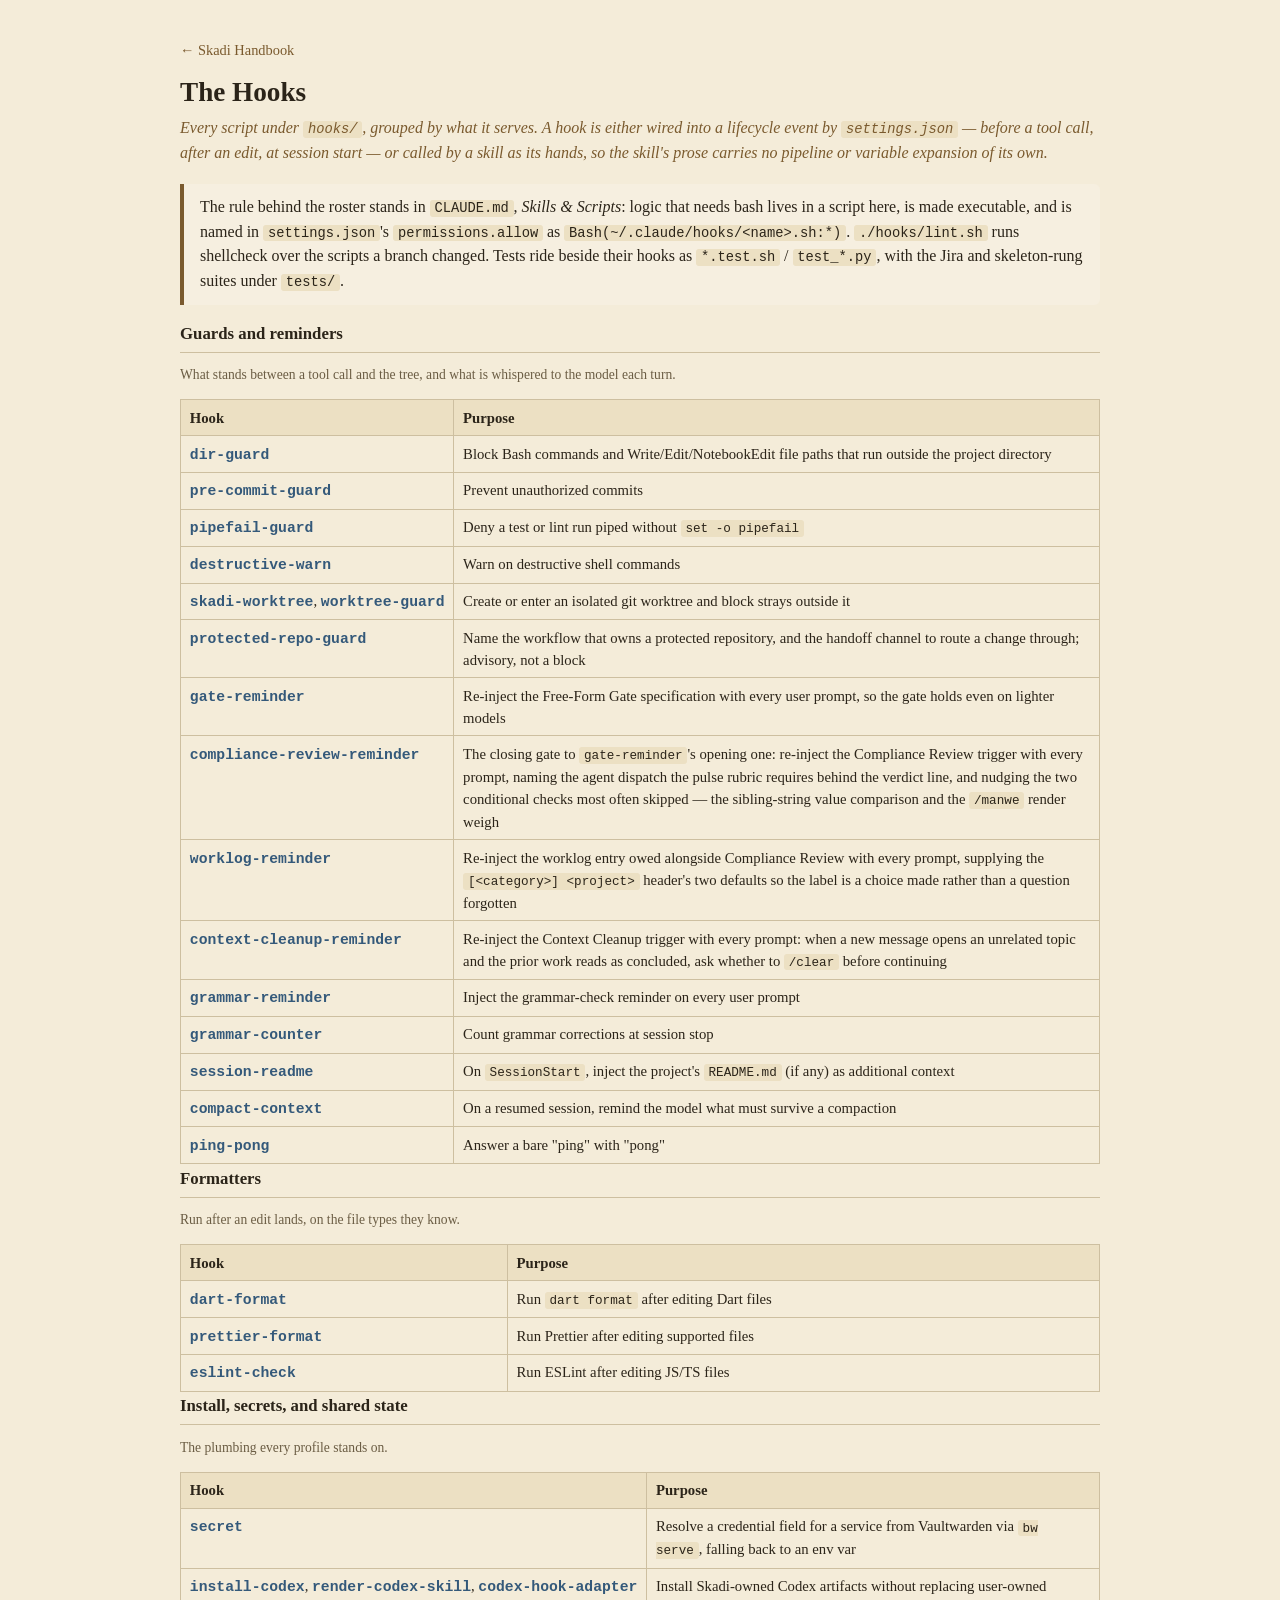
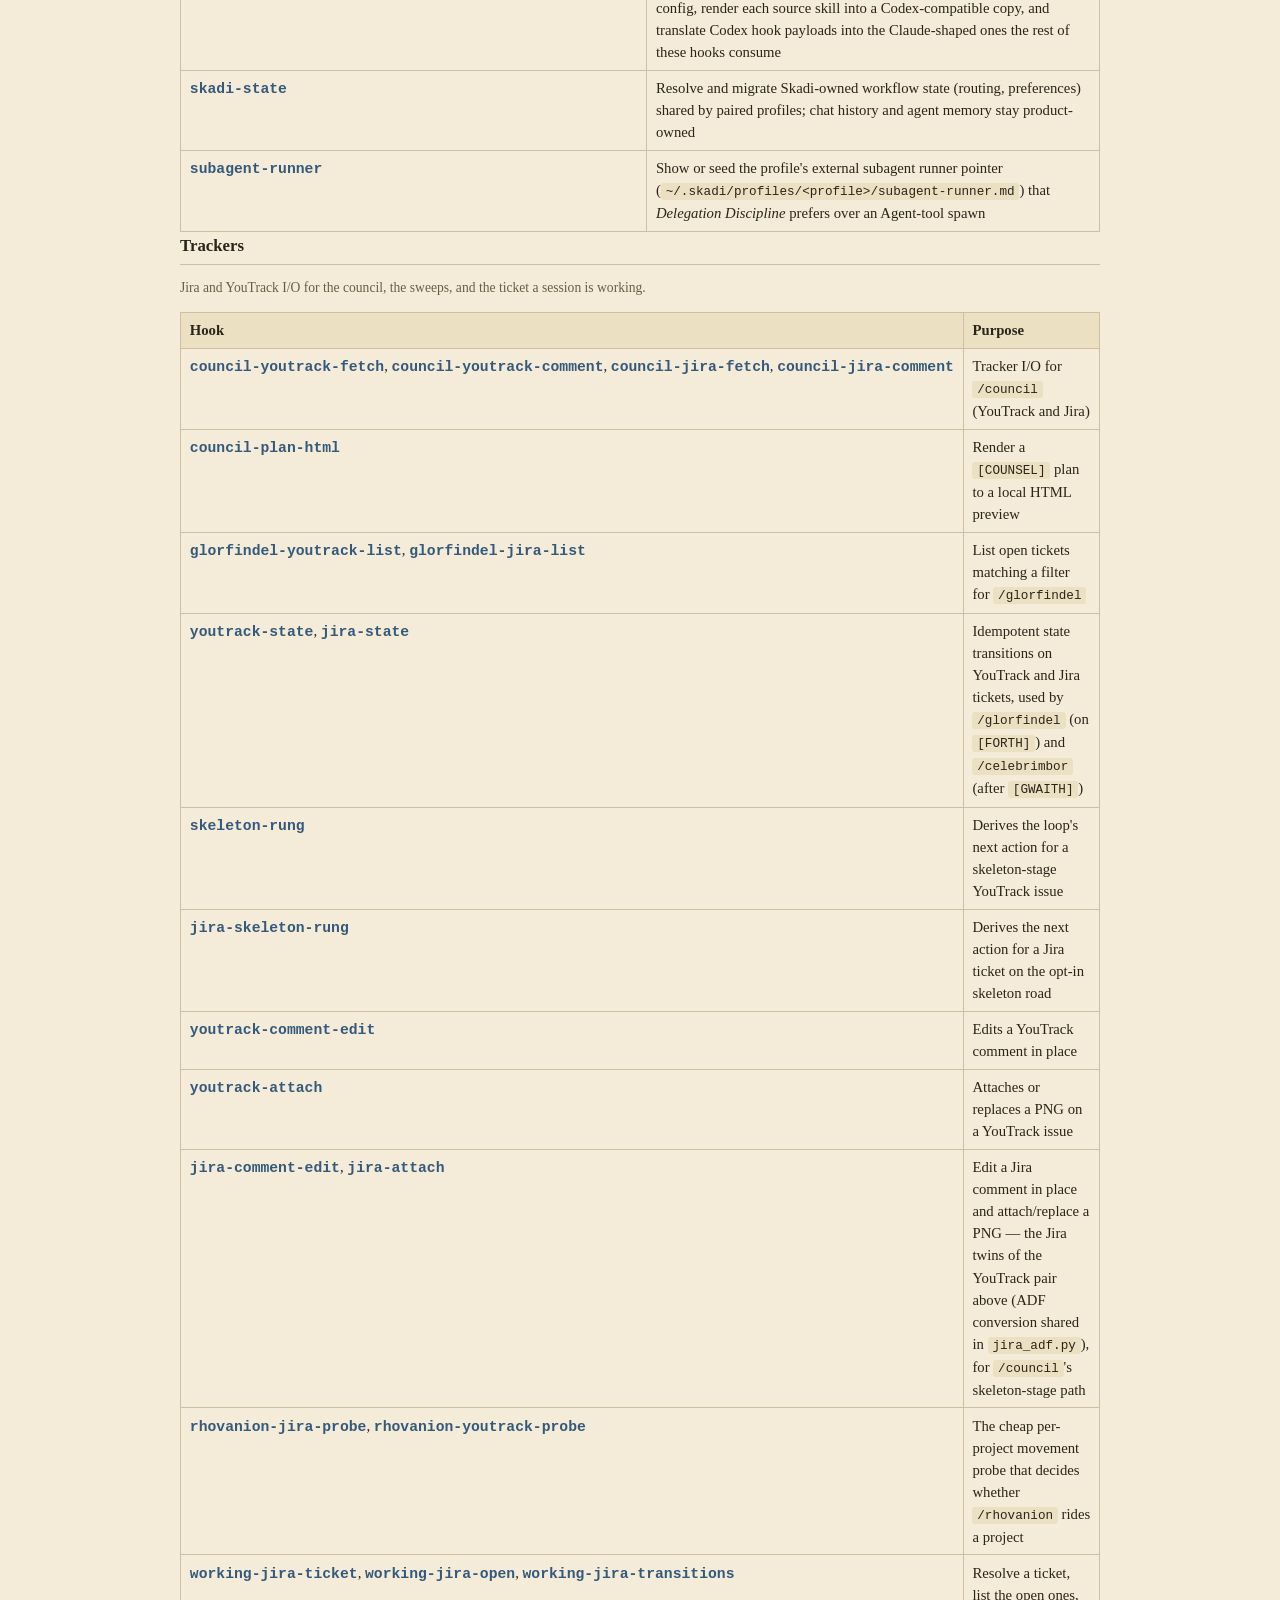
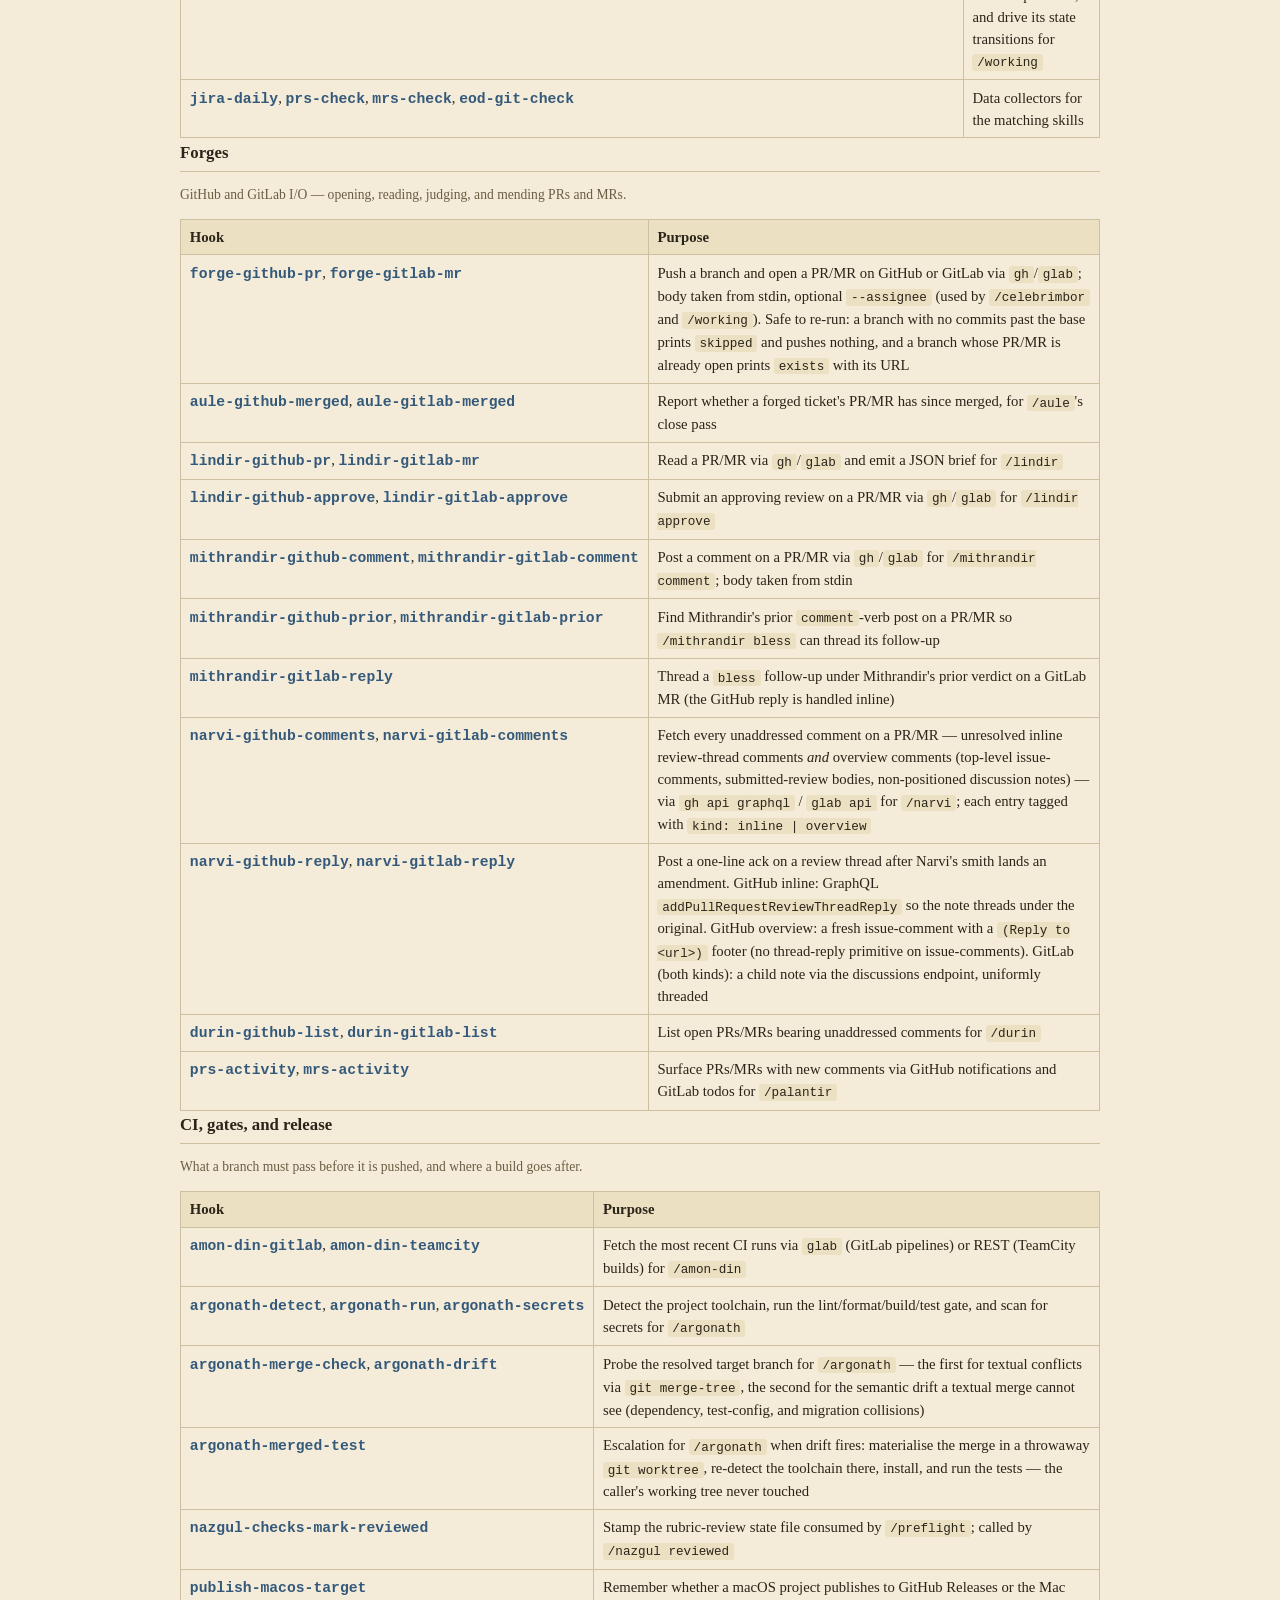
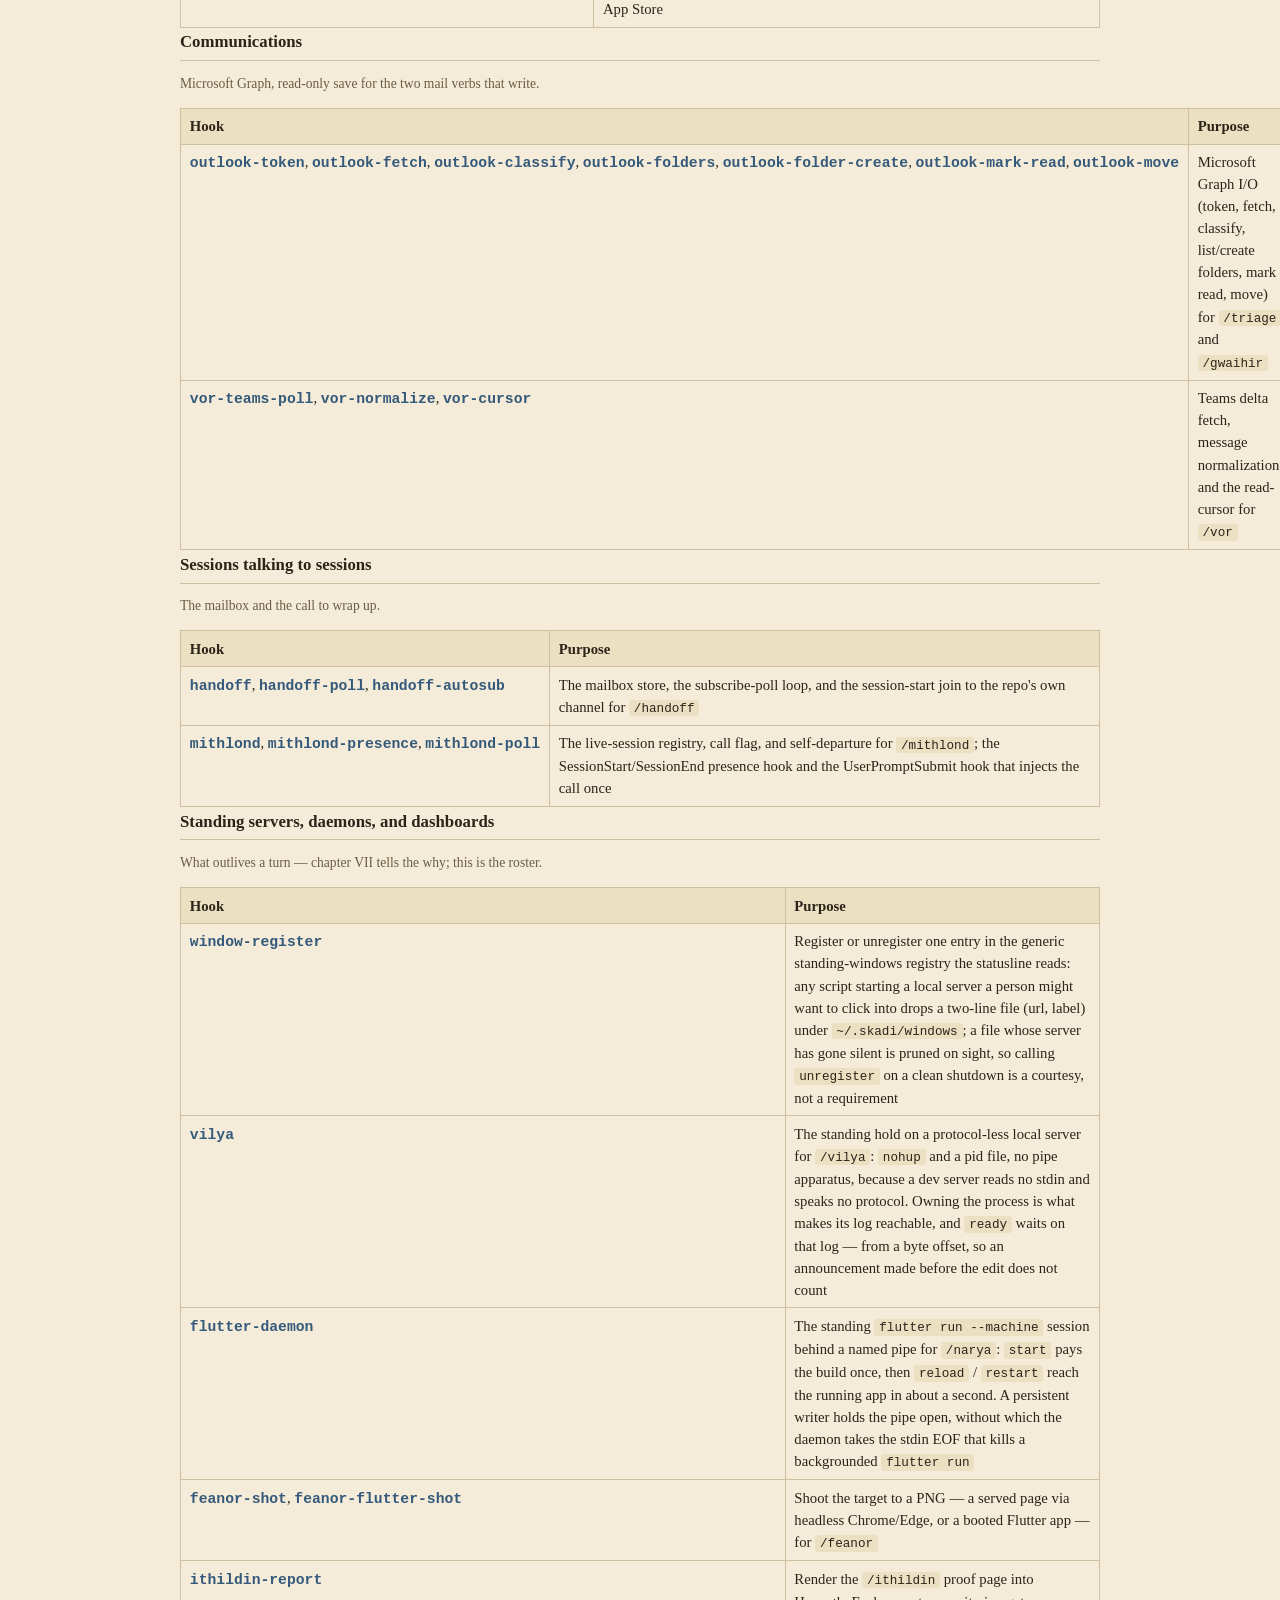
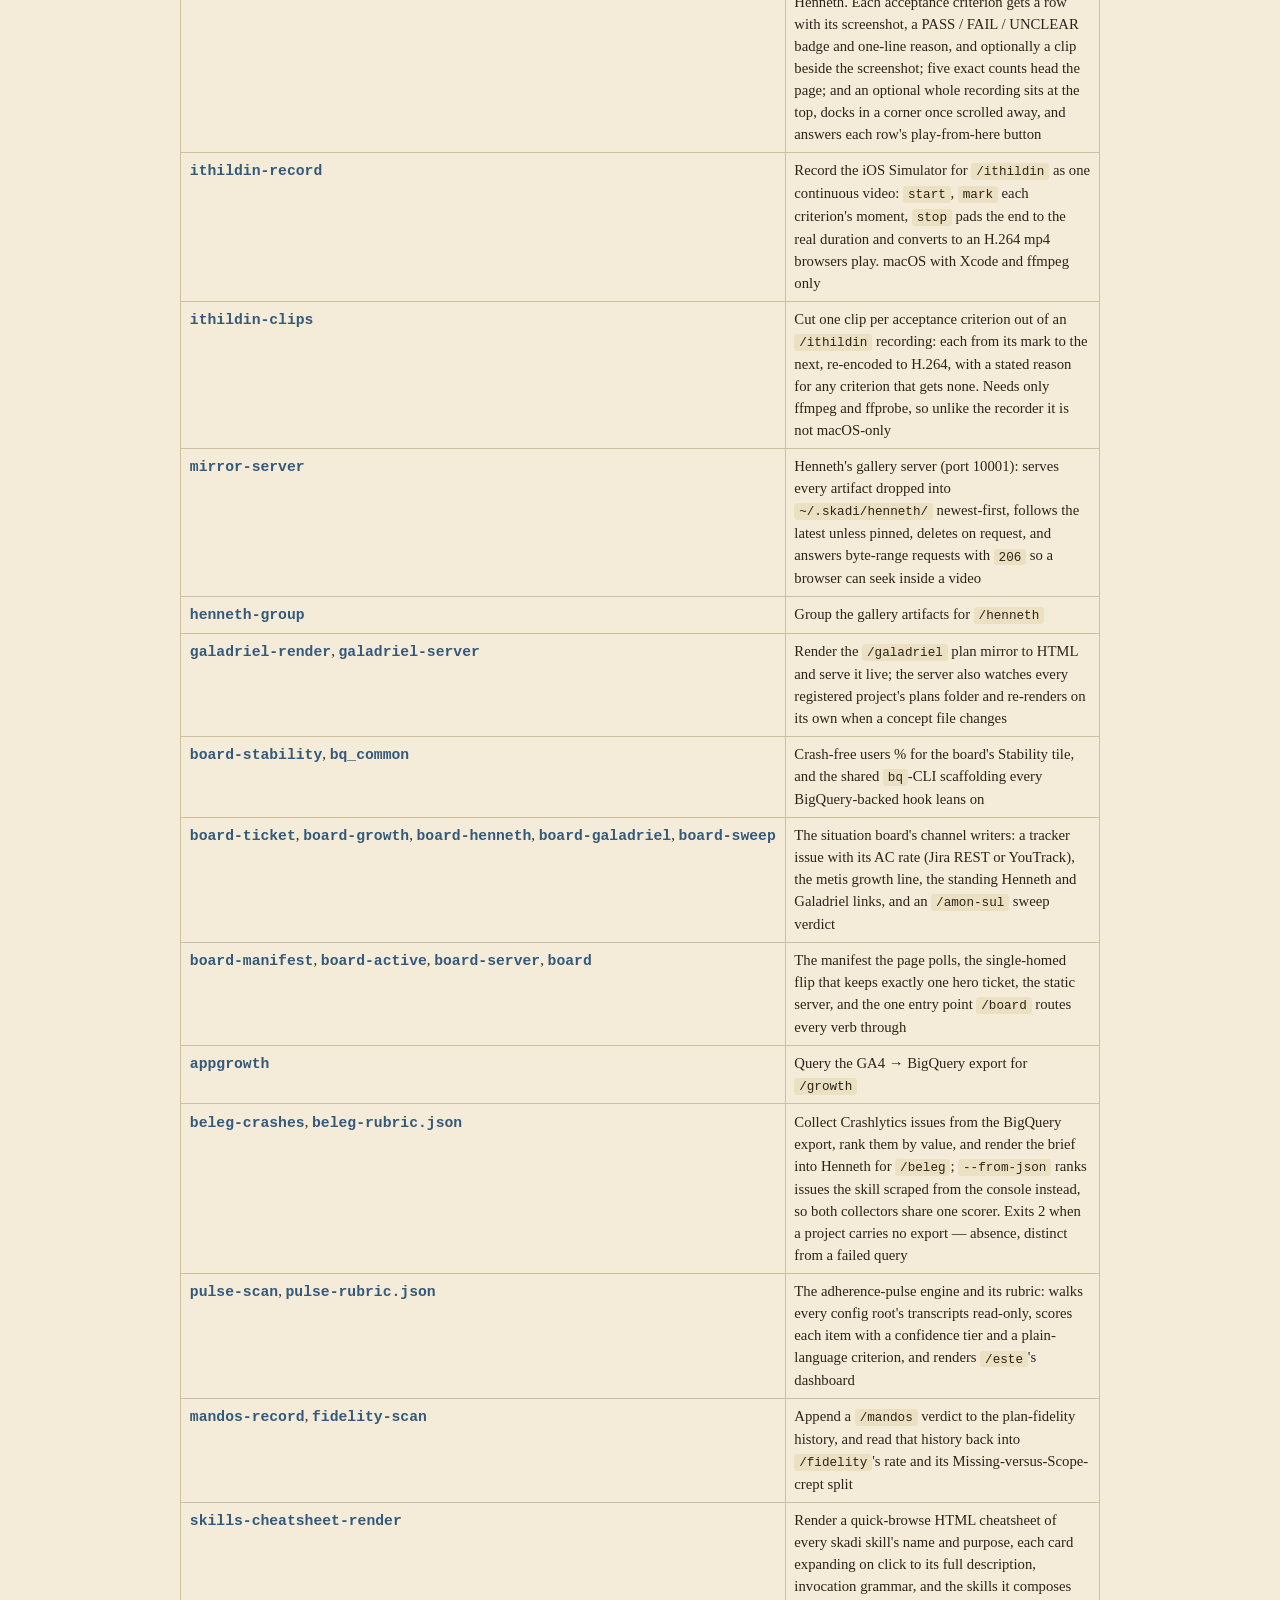
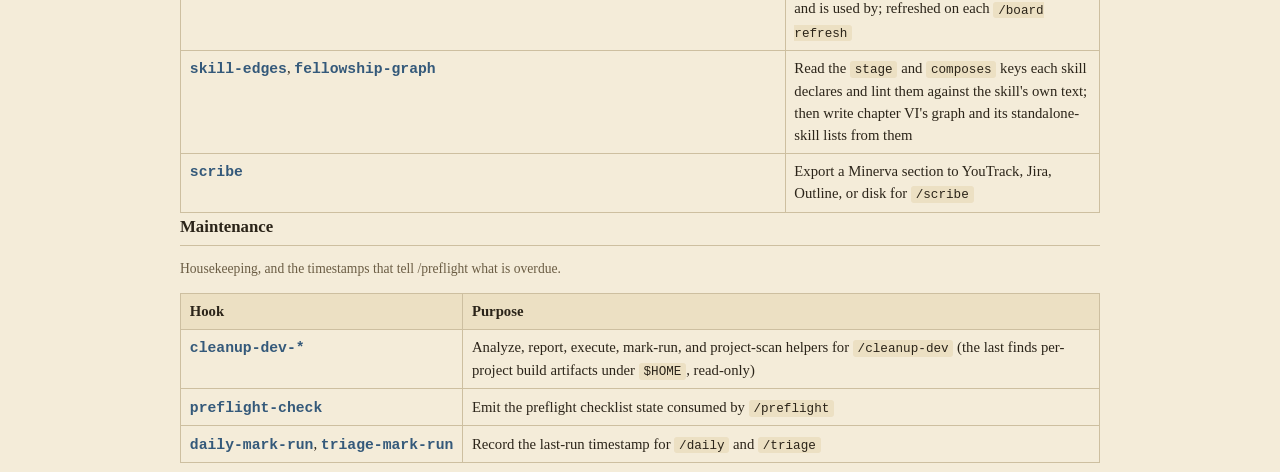
==== handbook/hooks.html @ cd757421 "Show a clip beside each criterion's screenshot in the /ithildin report A criterion can now carry the" ====
<!doctype html>
<html lang="en">
  <head>
    <meta charset="utf-8" />
    <meta name="viewport" content="width=device-width, initial-scale=1" />
    <title>The Hooks</title>
    <link rel="stylesheet" href="../previews/henneth/skadi-theme.css" />
    <style>
      .flow {
        max-width: 920px;
        margin: 0 auto;
      }
      .backnav {
        max-width: 920px;
        margin: 0 auto 0.6rem;
      }
      .backnav a {
        color: var(--accent);
        text-decoration: none;
        font-size: 0.9rem;
      }
      .backnav a:hover {
        text-decoration: underline;
      }
      .small {
        font-size: 0.85rem;
        color: #6b5d44;
      }
      td:first-child {
        white-space: nowrap;
        vertical-align: top;
      }
    </style>
  </head>
  <body>
    <div class="backnav"><a href="index.html">← Skadi Handbook</a></div>

    <div class="flow">
      <h1>The Hooks</h1>
      <p class="sub">
        Every script under <code>hooks/</code>, grouped by what it serves. A
        hook is either wired into a lifecycle event by <code>settings.json</code>
        — before a tool call, after an edit, at session start — or called by a
        skill as its hands, so the skill's prose carries no pipeline or variable
        expansion of its own.
      </p>

      <p class="note">
        The rule behind the roster stands in <code>CLAUDE.md</code>, <i>Skills
        &amp; Scripts</i>: logic that needs bash lives in a script here, is made
        executable, and is named in <code>settings.json</code>'s
        <code>permissions.allow</code> as <code>Bash(~/.claude/hooks/&lt;name&gt;.sh:*)</code>.
        <code>./hooks/lint.sh</code> runs shellcheck over the scripts a branch
        changed. Tests ride beside their hooks as <code>*.test.sh</code> /
        <code>test_*.py</code>, with the Jira and skeleton-rung suites under
        <code>tests/</code>.
      </p>

      <h2>Guards and reminders</h2>
      <p class="small" style="margin-top: 0">What stands between a tool call and the tree, and what is whispered to the model each turn.</p>
      <table>
        <thead><tr><th>Hook</th><th>Purpose</th></tr></thead>
        <tbody>
          <tr>
            <td><span class="name">dir-guard</span></td>
            <td>Block Bash commands and Write/Edit/NotebookEdit file paths that run outside the project directory</td>
          </tr>
          <tr>
            <td><span class="name">pre-commit-guard</span></td>
            <td>Prevent unauthorized commits</td>
          </tr>
          <tr>
            <td><span class="name">pipefail-guard</span></td>
            <td>Deny a test or lint run piped without <code>set -o pipefail</code></td>
          </tr>
          <tr>
            <td><span class="name">destructive-warn</span></td>
            <td>Warn on destructive shell commands</td>
          </tr>
          <tr>
            <td><span class="name">skadi-worktree</span>, <span class="name">worktree-guard</span></td>
            <td>Create or enter an isolated git worktree and block strays outside it</td>
          </tr>
          <tr>
            <td><span class="name">protected-repo-guard</span></td>
            <td>Name the workflow that owns a protected repository, and the handoff channel to route a change through; advisory, not a block</td>
          </tr>
          <tr>
            <td><span class="name">gate-reminder</span></td>
            <td>Re-inject the Free-Form Gate specification with every user prompt, so the gate holds even on lighter models</td>
          </tr>
          <tr>
            <td><span class="name">compliance-review-reminder</span></td>
            <td>The closing gate to <code>gate-reminder</code>'s opening one: re-inject the Compliance Review trigger with every prompt, naming the agent dispatch the pulse rubric requires behind the verdict line, and nudging the two conditional checks most often skipped — the sibling-string value comparison and the <code>/manwe</code> render weigh</td>
          </tr>
          <tr>
            <td><span class="name">worklog-reminder</span></td>
            <td>Re-inject the worklog entry owed alongside Compliance Review with every prompt, supplying the <code>[&lt;category&gt;] &lt;project&gt;</code> header's two defaults so the label is a choice made rather than a question forgotten</td>
          </tr>
          <tr>
            <td><span class="name">context-cleanup-reminder</span></td>
            <td>Re-inject the Context Cleanup trigger with every prompt: when a new message opens an unrelated topic and the prior work reads as concluded, ask whether to <code>/clear</code> before continuing</td>
          </tr>
          <tr>
            <td><span class="name">grammar-reminder</span></td>
            <td>Inject the grammar-check reminder on every user prompt</td>
          </tr>
          <tr>
            <td><span class="name">grammar-counter</span></td>
            <td>Count grammar corrections at session stop</td>
          </tr>
          <tr>
            <td><span class="name">session-readme</span></td>
            <td>On <code>SessionStart</code>, inject the project's <code>README.md</code> (if any) as additional context</td>
          </tr>
          <tr>
            <td><span class="name">compact-context</span></td>
            <td>On a resumed session, remind the model what must survive a compaction</td>
          </tr>
          <tr>
            <td><span class="name">ping-pong</span></td>
            <td>Answer a bare "ping" with "pong"</td>
          </tr>
        </tbody>
      </table>
      <h2>Formatters</h2>
      <p class="small" style="margin-top: 0">Run after an edit lands, on the file types they know.</p>
      <table>
        <thead><tr><th>Hook</th><th>Purpose</th></tr></thead>
        <tbody>
          <tr>
            <td><span class="name">dart-format</span></td>
            <td>Run <code>dart format</code> after editing Dart files</td>
          </tr>
          <tr>
            <td><span class="name">prettier-format</span></td>
            <td>Run Prettier after editing supported files</td>
          </tr>
          <tr>
            <td><span class="name">eslint-check</span></td>
            <td>Run ESLint after editing JS/TS files</td>
          </tr>
        </tbody>
      </table>
      <h2>Install, secrets, and shared state</h2>
      <p class="small" style="margin-top: 0">The plumbing every profile stands on.</p>
      <table>
        <thead><tr><th>Hook</th><th>Purpose</th></tr></thead>
        <tbody>
          <tr>
            <td><span class="name">secret</span></td>
            <td>Resolve a credential field for a service from Vaultwarden via <code>bw serve</code>, falling back to an env var</td>
          </tr>
          <tr>
            <td><span class="name">install-codex</span>, <span class="name">render-codex-skill</span>, <span class="name">codex-hook-adapter</span></td>
            <td>Install Skadi-owned Codex artifacts without replacing user-owned config, render each source skill into a Codex-compatible copy, and translate Codex hook payloads into the Claude-shaped ones the rest of these hooks consume</td>
          </tr>
          <tr>
            <td><span class="name">skadi-state</span></td>
            <td>Resolve and migrate Skadi-owned workflow state (routing, preferences) shared by paired profiles; chat history and agent memory stay product-owned</td>
          </tr>
          <tr>
            <td><span class="name">subagent-runner</span></td>
            <td>Show or seed the profile's external subagent runner pointer (<code>~/.skadi/profiles/&lt;profile&gt;/subagent-runner.md</code>) that <i>Delegation Discipline</i> prefers over an Agent-tool spawn</td>
          </tr>
        </tbody>
      </table>
      <h2>Trackers</h2>
      <p class="small" style="margin-top: 0">Jira and YouTrack I/O for the council, the sweeps, and the ticket a session is working.</p>
      <table>
        <thead><tr><th>Hook</th><th>Purpose</th></tr></thead>
        <tbody>
          <tr>
            <td><span class="name">council-youtrack-fetch</span>, <span class="name">council-youtrack-comment</span>, <span class="name">council-jira-fetch</span>, <span class="name">council-jira-comment</span></td>
            <td>Tracker I/O for <code>/council</code> (YouTrack and Jira)</td>
          </tr>
          <tr>
            <td><span class="name">council-plan-html</span></td>
            <td>Render a <code>[COUNSEL]</code> plan to a local HTML preview</td>
          </tr>
          <tr>
            <td><span class="name">glorfindel-youtrack-list</span>, <span class="name">glorfindel-jira-list</span></td>
            <td>List open tickets matching a filter for <code>/glorfindel</code></td>
          </tr>
          <tr>
            <td><span class="name">youtrack-state</span>, <span class="name">jira-state</span></td>
            <td>Idempotent state transitions on YouTrack and Jira tickets, used by <code>/glorfindel</code> (on <code>[FORTH]</code>) and <code>/celebrimbor</code> (after <code>[GWAITH]</code>)</td>
          </tr>
          <tr>
            <td><span class="name">skeleton-rung</span></td>
            <td>Derives the loop's next action for a skeleton-stage YouTrack issue</td>
          </tr>
          <tr>
            <td><span class="name">jira-skeleton-rung</span></td>
            <td>Derives the next action for a Jira ticket on the opt-in skeleton road</td>
          </tr>
          <tr>
            <td><span class="name">youtrack-comment-edit</span></td>
            <td>Edits a YouTrack comment in place</td>
          </tr>
          <tr>
            <td><span class="name">youtrack-attach</span></td>
            <td>Attaches or replaces a PNG on a YouTrack issue</td>
          </tr>
          <tr>
            <td><span class="name">jira-comment-edit</span>, <span class="name">jira-attach</span></td>
            <td>Edit a Jira comment in place and attach/replace a PNG — the Jira twins of the YouTrack pair above (ADF conversion shared in <code>jira_adf.py</code>), for <code>/council</code>'s skeleton-stage path</td>
          </tr>
          <tr>
            <td><span class="name">rhovanion-jira-probe</span>, <span class="name">rhovanion-youtrack-probe</span></td>
            <td>The cheap per-project movement probe that decides whether <code>/rhovanion</code> rides a project</td>
          </tr>
          <tr>
            <td><span class="name">working-jira-ticket</span>, <span class="name">working-jira-open</span>, <span class="name">working-jira-transitions</span></td>
            <td>Resolve a ticket, list the open ones, and drive its state transitions for <code>/working</code></td>
          </tr>
          <tr>
            <td><span class="name">jira-daily</span>, <span class="name">prs-check</span>, <span class="name">mrs-check</span>, <span class="name">eod-git-check</span></td>
            <td>Data collectors for the matching skills</td>
          </tr>
        </tbody>
      </table>
      <h2>Forges</h2>
      <p class="small" style="margin-top: 0">GitHub and GitLab I/O — opening, reading, judging, and mending PRs and MRs.</p>
      <table>
        <thead><tr><th>Hook</th><th>Purpose</th></tr></thead>
        <tbody>
          <tr>
            <td><span class="name">forge-github-pr</span>, <span class="name">forge-gitlab-mr</span></td>
            <td>Push a branch and open a PR/MR on GitHub or GitLab via <code>gh</code>/<code>glab</code>; body taken from stdin, optional <code>--assignee</code> (used by <code>/celebrimbor</code> and <code>/working</code>). Safe to re-run: a branch with no commits past the base prints <code>skipped</code> and pushes nothing, and a branch whose PR/MR is already open prints <code>exists</code> with its URL</td>
          </tr>
          <tr>
            <td><span class="name">aule-github-merged</span>, <span class="name">aule-gitlab-merged</span></td>
            <td>Report whether a forged ticket's PR/MR has since merged, for <code>/aule</code>'s close pass</td>
          </tr>
          <tr>
            <td><span class="name">lindir-github-pr</span>, <span class="name">lindir-gitlab-mr</span></td>
            <td>Read a PR/MR via <code>gh</code>/<code>glab</code> and emit a JSON brief for <code>/lindir</code></td>
          </tr>
          <tr>
            <td><span class="name">lindir-github-approve</span>, <span class="name">lindir-gitlab-approve</span></td>
            <td>Submit an approving review on a PR/MR via <code>gh</code>/<code>glab</code> for <code>/lindir approve</code></td>
          </tr>
          <tr>
            <td><span class="name">mithrandir-github-comment</span>, <span class="name">mithrandir-gitlab-comment</span></td>
            <td>Post a comment on a PR/MR via <code>gh</code>/<code>glab</code> for <code>/mithrandir comment</code>; body taken from stdin</td>
          </tr>
          <tr>
            <td><span class="name">mithrandir-github-prior</span>, <span class="name">mithrandir-gitlab-prior</span></td>
            <td>Find Mithrandir's prior <code>comment</code>-verb post on a PR/MR so <code>/mithrandir bless</code> can thread its follow-up</td>
          </tr>
          <tr>
            <td><span class="name">mithrandir-gitlab-reply</span></td>
            <td>Thread a <code>bless</code> follow-up under Mithrandir's prior verdict on a GitLab MR (the GitHub reply is handled inline)</td>
          </tr>
          <tr>
            <td><span class="name">narvi-github-comments</span>, <span class="name">narvi-gitlab-comments</span></td>
            <td>Fetch every unaddressed comment on a PR/MR — unresolved inline review-thread comments <i>and</i> overview comments (top-level issue-comments, submitted-review bodies, non-positioned discussion notes) — via <code>gh api graphql</code> / <code>glab api</code> for <code>/narvi</code>; each entry tagged with <code>kind: inline | overview</code></td>
          </tr>
          <tr>
            <td><span class="name">narvi-github-reply</span>, <span class="name">narvi-gitlab-reply</span></td>
            <td>Post a one-line ack on a review thread after Narvi's smith lands an amendment. GitHub inline: GraphQL <code>addPullRequestReviewThreadReply</code> so the note threads under the original. GitHub overview: a fresh issue-comment with a <code>(Reply to &lt;url&gt;)</code> footer (no thread-reply primitive on issue-comments). GitLab (both kinds): a child note via the discussions endpoint, uniformly threaded</td>
          </tr>
          <tr>
            <td><span class="name">durin-github-list</span>, <span class="name">durin-gitlab-list</span></td>
            <td>List open PRs/MRs bearing unaddressed comments for <code>/durin</code></td>
          </tr>
          <tr>
            <td><span class="name">prs-activity</span>, <span class="name">mrs-activity</span></td>
            <td>Surface PRs/MRs with new comments via GitHub notifications and GitLab todos for <code>/palantir</code></td>
          </tr>
        </tbody>
      </table>
      <h2>CI, gates, and release</h2>
      <p class="small" style="margin-top: 0">What a branch must pass before it is pushed, and where a build goes after.</p>
      <table>
        <thead><tr><th>Hook</th><th>Purpose</th></tr></thead>
        <tbody>
          <tr>
            <td><span class="name">amon-din-gitlab</span>, <span class="name">amon-din-teamcity</span></td>
            <td>Fetch the most recent CI runs via <code>glab</code> (GitLab pipelines) or REST (TeamCity builds) for <code>/amon-din</code></td>
          </tr>
          <tr>
            <td><span class="name">argonath-detect</span>, <span class="name">argonath-run</span>, <span class="name">argonath-secrets</span></td>
            <td>Detect the project toolchain, run the lint/format/build/test gate, and scan for secrets for <code>/argonath</code></td>
          </tr>
          <tr>
            <td><span class="name">argonath-merge-check</span>, <span class="name">argonath-drift</span></td>
            <td>Probe the resolved target branch for <code>/argonath</code> — the first for textual conflicts via <code>git merge-tree</code>, the second for the semantic drift a textual merge cannot see (dependency, test-config, and migration collisions)</td>
          </tr>
          <tr>
            <td><span class="name">argonath-merged-test</span></td>
            <td>Escalation for <code>/argonath</code> when drift fires: materialise the merge in a throwaway <code>git worktree</code>, re-detect the toolchain there, install, and run the tests — the caller's working tree never touched</td>
          </tr>
          <tr>
            <td><span class="name">nazgul-checks-mark-reviewed</span></td>
            <td>Stamp the rubric-review state file consumed by <code>/preflight</code>; called by <code>/nazgul reviewed</code></td>
          </tr>
          <tr>
            <td><span class="name">publish-macos-target</span></td>
            <td>Remember whether a macOS project publishes to GitHub Releases or the Mac App Store</td>
          </tr>
        </tbody>
      </table>
      <h2>Communications</h2>
      <p class="small" style="margin-top: 0">Microsoft Graph, read-only save for the two mail verbs that write.</p>
      <table>
        <thead><tr><th>Hook</th><th>Purpose</th></tr></thead>
        <tbody>
          <tr>
            <td><span class="name">outlook-token</span>, <span class="name">outlook-fetch</span>, <span class="name">outlook-classify</span>, <span class="name">outlook-folders</span>, <span class="name">outlook-folder-create</span>, <span class="name">outlook-mark-read</span>, <span class="name">outlook-move</span></td>
            <td>Microsoft Graph I/O (token, fetch, classify, list/create folders, mark read, move) for <code>/triage</code> and <code>/gwaihir</code></td>
          </tr>
          <tr>
            <td><span class="name">vor-teams-poll</span>, <span class="name">vor-normalize</span>, <span class="name">vor-cursor</span></td>
            <td>Teams delta fetch, message normalization, and the read-cursor for <code>/vor</code></td>
          </tr>
        </tbody>
      </table>
      <h2>Sessions talking to sessions</h2>
      <p class="small" style="margin-top: 0">The mailbox and the call to wrap up.</p>
      <table>
        <thead><tr><th>Hook</th><th>Purpose</th></tr></thead>
        <tbody>
          <tr>
            <td><span class="name">handoff</span>, <span class="name">handoff-poll</span>, <span class="name">handoff-autosub</span></td>
            <td>The mailbox store, the subscribe-poll loop, and the session-start join to the repo's own channel for <code>/handoff</code></td>
          </tr>
          <tr>
            <td><span class="name">mithlond</span>, <span class="name">mithlond-presence</span>, <span class="name">mithlond-poll</span></td>
            <td>The live-session registry, call flag, and self-departure for <code>/mithlond</code>; the SessionStart/SessionEnd presence hook and the UserPromptSubmit hook that injects the call once</td>
          </tr>
        </tbody>
      </table>
      <h2>Standing servers, daemons, and dashboards</h2>
      <p class="small" style="margin-top: 0">What outlives a turn — chapter VII tells the why; this is the roster.</p>
      <table>
        <thead><tr><th>Hook</th><th>Purpose</th></tr></thead>
        <tbody>
          <tr>
            <td><span class="name">window-register</span></td>
            <td>Register or unregister one entry in the generic standing-windows registry the statusline reads: any script starting a local server a person might want to click into drops a two-line file (url, label) under <code>~/.skadi/windows</code>; a file whose server has gone silent is pruned on sight, so calling <code>unregister</code> on a clean shutdown is a courtesy, not a requirement</td>
          </tr>
          <tr>
            <td><span class="name">vilya</span></td>
            <td>The standing hold on a protocol-less local server for <code>/vilya</code>: <code>nohup</code> and a pid file, no pipe apparatus, because a dev server reads no stdin and speaks no protocol. Owning the process is what makes its log reachable, and <code>ready</code> waits on that log — from a byte offset, so an announcement made before the edit does not count</td>
          </tr>
          <tr>
            <td><span class="name">flutter-daemon</span></td>
            <td>The standing <code>flutter run --machine</code> session behind a named pipe for <code>/narya</code>: <code>start</code> pays the build once, then <code>reload</code> / <code>restart</code> reach the running app in about a second. A persistent writer holds the pipe open, without which the daemon takes the stdin EOF that kills a backgrounded <code>flutter run</code></td>
          </tr>
          <tr>
            <td><span class="name">feanor-shot</span>, <span class="name">feanor-flutter-shot</span></td>
            <td>Shoot the target to a PNG — a served page via headless Chrome/Edge, or a booted Flutter app — for <code>/feanor</code></td>
          </tr>
          <tr>
            <td><span class="name">ithildin-report</span></td>
            <td>Render the <code>/ithildin</code> proof page into Henneth. Each acceptance criterion gets a row with its screenshot, a PASS / FAIL / UNCLEAR badge and one-line reason, and optionally a clip beside the screenshot; five exact counts head the page; and an optional whole recording sits at the top, docks in a corner once scrolled away, and answers each row's play-from-here button</td>
          </tr>
          <tr>
            <td><span class="name">ithildin-record</span></td>
            <td>Record the iOS Simulator for <code>/ithildin</code> as one continuous video: <code>start</code>, <code>mark</code> each criterion's moment, <code>stop</code> pads the end to the real duration and converts to an H.264 mp4 browsers play. macOS with Xcode and ffmpeg only</td>
          </tr>
          <tr>
            <td><span class="name">ithildin-clips</span></td>
            <td>Cut one clip per acceptance criterion out of an <code>/ithildin</code> recording: each from its mark to the next, re-encoded to H.264, with a stated reason for any criterion that gets none. Needs only ffmpeg and ffprobe, so unlike the recorder it is not macOS-only</td>
          </tr>
          <tr>
            <td><span class="name">mirror-server</span></td>
            <td>Henneth's gallery server (port 10001): serves every artifact dropped into <code>~/.skadi/henneth/</code> newest-first, follows the latest unless pinned, deletes on request, and answers byte-range requests with <code>206</code> so a browser can seek inside a video</td>
          </tr>
          <tr>
            <td><span class="name">henneth-group</span></td>
            <td>Group the gallery artifacts for <code>/henneth</code></td>
          </tr>
          <tr>
            <td><span class="name">galadriel-render</span>, <span class="name">galadriel-server</span></td>
            <td>Render the <code>/galadriel</code> plan mirror to HTML and serve it live; the server also watches every registered project's plans folder and re-renders on its own when a concept file changes</td>
          </tr>
          <tr>
            <td><span class="name">board-stability</span>, <span class="name">bq_common</span></td>
            <td>Crash-free users % for the board's Stability tile, and the shared <code>bq</code>-CLI scaffolding every BigQuery-backed hook leans on</td>
          </tr>
          <tr>
            <td><span class="name">board-ticket</span>, <span class="name">board-growth</span>, <span class="name">board-henneth</span>, <span class="name">board-galadriel</span>, <span class="name">board-sweep</span></td>
            <td>The situation board's channel writers: a tracker issue with its AC rate (Jira REST or YouTrack), the metis growth line, the standing Henneth and Galadriel links, and an <code>/amon-sul</code> sweep verdict</td>
          </tr>
          <tr>
            <td><span class="name">board-manifest</span>, <span class="name">board-active</span>, <span class="name">board-server</span>, <span class="name">board</span></td>
            <td>The manifest the page polls, the single-homed flip that keeps exactly one hero ticket, the static server, and the one entry point <code>/board</code> routes every verb through</td>
          </tr>
          <tr>
            <td><span class="name">appgrowth</span></td>
            <td>Query the GA4 → BigQuery export for <code>/growth</code></td>
          </tr>
          <tr>
            <td><span class="name">beleg-crashes</span>, <span class="name">beleg-rubric.json</span></td>
            <td>Collect Crashlytics issues from the BigQuery export, rank them by value, and render the brief into Henneth for <code>/beleg</code>; <code>--from-json</code> ranks issues the skill scraped from the console instead, so both collectors share one scorer. Exits 2 when a project carries no export — absence, distinct from a failed query</td>
          </tr>
          <tr>
            <td><span class="name">pulse-scan</span>, <span class="name">pulse-rubric.json</span></td>
            <td>The adherence-pulse engine and its rubric: walks every config root's transcripts read-only, scores each item with a confidence tier and a plain-language criterion, and renders <code>/este</code>'s dashboard</td>
          </tr>
          <tr>
            <td><span class="name">mandos-record</span>, <span class="name">fidelity-scan</span></td>
            <td>Append a <code>/mandos</code> verdict to the plan-fidelity history, and read that history back into <code>/fidelity</code>'s rate and its Missing-versus-Scope-crept split</td>
          </tr>
          <tr>
            <td><span class="name">skills-cheatsheet-render</span></td>
            <td>Render a quick-browse HTML cheatsheet of every skadi skill's name and purpose, each card expanding on click to its full description, invocation grammar, and the skills it composes and is used by; refreshed on each <code>/board refresh</code></td>
          </tr>
          <tr>
            <td><span class="name">skill-edges</span>, <span class="name">fellowship-graph</span></td>
            <td>Read the <code>stage</code> and <code>composes</code> keys each skill declares and lint them against the skill's own text; then write chapter VI's graph and its standalone-skill lists from them</td>
          </tr>
          <tr>
            <td><span class="name">scribe</span></td>
            <td>Export a Minerva section to YouTrack, Jira, Outline, or disk for <code>/scribe</code></td>
          </tr>
        </tbody>
      </table>
      <h2>Maintenance</h2>
      <p class="small" style="margin-top: 0">Housekeeping, and the timestamps that tell /preflight what is overdue.</p>
      <table>
        <thead><tr><th>Hook</th><th>Purpose</th></tr></thead>
        <tbody>
          <tr>
            <td><span class="name">cleanup-dev-*</span></td>
            <td>Analyze, report, execute, mark-run, and project-scan helpers for <code>/cleanup-dev</code> (the last finds per-project build artifacts under <code>$HOME</code>, read-only)</td>
          </tr>
          <tr>
            <td><span class="name">preflight-check</span></td>
            <td>Emit the preflight checklist state consumed by <code>/preflight</code></td>
          </tr>
          <tr>
            <td><span class="name">daily-mark-run</span>, <span class="name">triage-mark-run</span></td>
            <td>Record the last-run timestamp for <code>/daily</code> and <code>/triage</code></td>
          </tr>
        </tbody>
      </table>
    </div>
  </body>
</html>
---- previews/henneth/skadi-theme.css ----
/* Skadi preview theme — the parchment look shared across Henneth previews.
 *
 * Canonical source: skadi repo `previews/henneth/skadi-theme.css`.
 * Installed (one file, never pruned) into <root>/previews/henneth/ by install.sh,
 * so the Henneth server serves it over HTTP and previews can link it co-located:
 *
 *     <link rel="stylesheet" href="skadi-theme.css">
 *
 * Keep page-specific tweaks inline in the preview; evolve the shared look here.
 *
 * Utility vocabulary a preview may lean on:
 *   layout   .wrap (2-col grid) · .panel · .panel.full (span both columns)
 *   heading  h1 · .sub (italic subtitle) · h2 (panel heading)
 *   status   .badge (pill) · .badge.yes/.badge.done (green pill) · .badge.no (red pill)
 *            · .badge.info (blue pill) · bare .done/.yes (green text) · bare .no (red text)
 *   blocks   .gauge (task-size bar) · .prec (mono call-out) · .note / .open (left-rule callouts)
 *   inline   code · .name (mono accent span, e.g. a token)
 *   table    plain <table> is themed; .v is a green italic verify line
 */

:root {
  --ink: #2b2419;
  --bg: #f4ecd9;
  --panel: #fbf6ea;
  --line: #cdbfa0;
  --accent: #7a5a2e;
  --green: #3f6b3a;
  --red: #9a3b2e;
  --blue: #34597a;
  --th: #ece0c3;
  --raise: #efe4c9;
}

* {
  box-sizing: border-box;
}

body {
  margin: 0;
  font-family: "Iowan Old Style", "Palatino Linotype", Georgia, serif;
  background: var(--bg);
  color: var(--ink);
  line-height: 1.5;
  padding: 2.4rem;
}

h1 {
  font-size: 1.7rem;
  margin: 0 0 0.2rem;
}
.sub {
  color: var(--accent);
  font-style: italic;
  margin: 0 0 1.2rem;
}

h2 {
  font-size: 1.05rem;
  margin: 0.1rem 0 0.8rem;
  border-bottom: 1px solid var(--line);
  padding-bottom: 0.35rem;
}

/* Status pill — e.g. an "as built" stamp. */
.badge {
  display: inline-block;
  background: var(--green);
  color: var(--bg);
  font-family: ui-monospace, Menlo, monospace;
  font-size: 0.8rem;
  padding: 0.25rem 0.7rem;
  border-radius: 12px;
  margin-bottom: 1.4rem;
}

/* Status pills: the colour classes set the fill, text stays cream. */
.badge.yes,
.badge.done {
  background: var(--green);
  color: var(--bg);
}
.badge.no {
  background: var(--red);
  color: var(--bg);
}
.badge.info {
  background: var(--blue);
  color: var(--bg);
}
/* A pill inside a heading sits on the text line, not 1.4rem below it. */
h2 .badge {
  margin-bottom: 0;
  vertical-align: middle;
  margin-left: 0.4rem;
}

/* Task-size gauge bar. */
.gauge {
  font-family: ui-monospace, Menlo, monospace;
  background: var(--raise);
  border: 1px solid var(--line);
  padding: 0.7rem 1rem;
  border-radius: 6px;
  display: block;
  margin-bottom: 1.6rem;
  white-space: pre;
  font-size: 0.84rem;
}

/* Two-column panel grid. */
.wrap {
  display: grid;
  grid-template-columns: 1fr 1fr;
  gap: 1.4rem;
}

.panel {
  background: var(--panel);
  border: 1px solid var(--line);
  border-radius: 8px;
  padding: 1.1rem 1.3rem;
}
.panel.full {
  grid-column: 1 / 3;
}

table {
  border-collapse: collapse;
  width: 100%;
  font-size: 0.92rem;
}
th,
td {
  border: 1px solid var(--line);
  padding: 0.4rem 0.55rem;
  text-align: left;
  vertical-align: top;
}
th {
  background: var(--th);
}

code {
  font-family: ui-monospace, Menlo, monospace;
  background: var(--th);
  padding: 0.05rem 0.3rem;
  border-radius: 3px;
  font-size: 0.86em;
}

ol {
  padding-left: 1.2rem;
  margin: 0.3rem 0;
}
ol.steps > li {
  margin-bottom: 0.7rem;
}

/* A green italic verification line. */
.v {
  color: var(--green);
  font-style: italic;
  font-size: 0.86rem;
}

.done {
  color: var(--green);
  font-weight: 700;
}
.yes {
  color: var(--green);
  font-weight: 600;
}
.no {
  color: var(--red);
  font-weight: 600;
}

/* Left-rule call-outs: .note (accent) for asides, .open (red) for held items. */
.note {
  background: #f6efe0;
  border-left: 4px solid var(--accent);
  padding: 0.7rem 1rem;
  border-radius: 0 6px 6px 0;
}
.open {
  background: #f6e7d6;
  border-left: 4px solid var(--red);
  padding: 0.7rem 1rem;
  border-radius: 0 6px 6px 0;
}

/* Mono call-out block — e.g. a precedence ladder or terse rule. */
.prec {
  font-family: ui-monospace, Menlo, monospace;
  font-size: 0.85rem;
  background: var(--raise);
  border: 1px solid var(--line);
  border-radius: 6px;
  padding: 0.8rem 1rem;
  white-space: pre-wrap;
}

/* Mono accent span — e.g. a token name set apart from prose. */
.name {
  font-family: ui-monospace, Menlo, monospace;
  color: var(--blue);
  font-weight: 600;
}
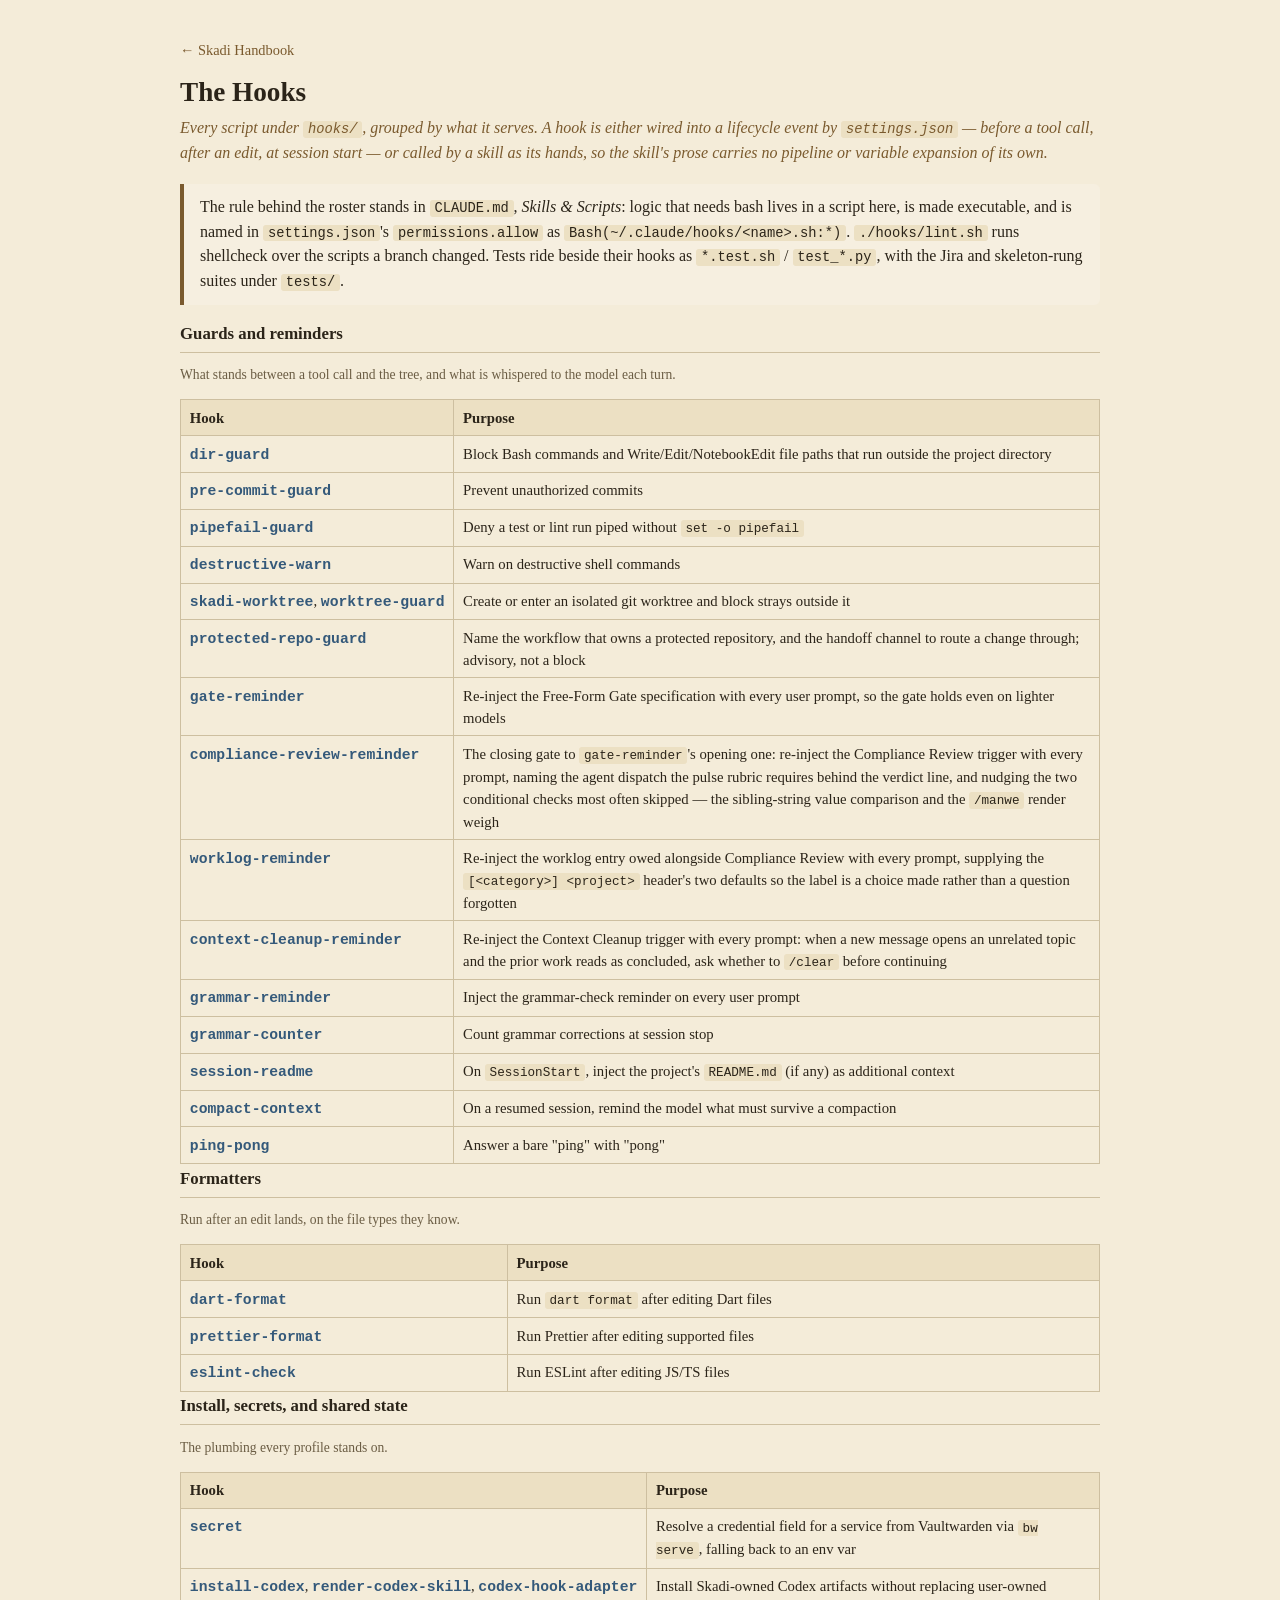
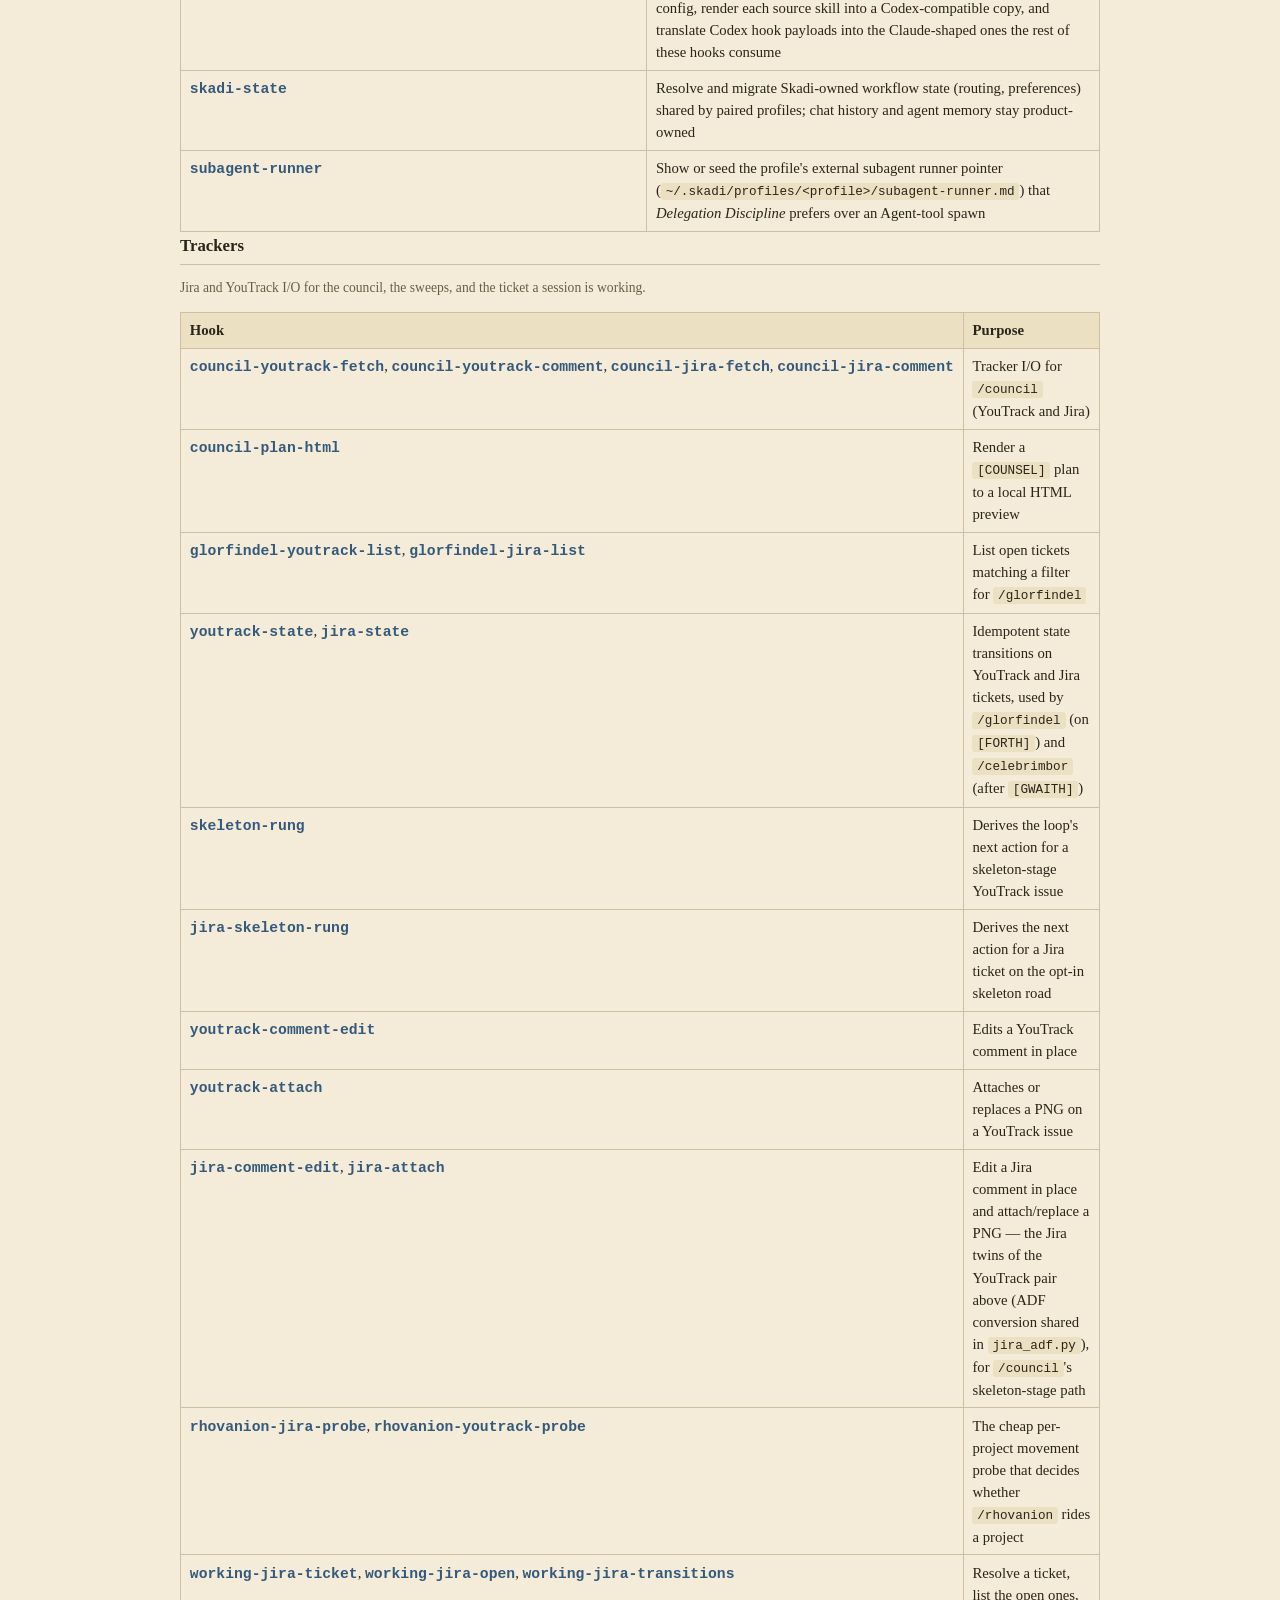
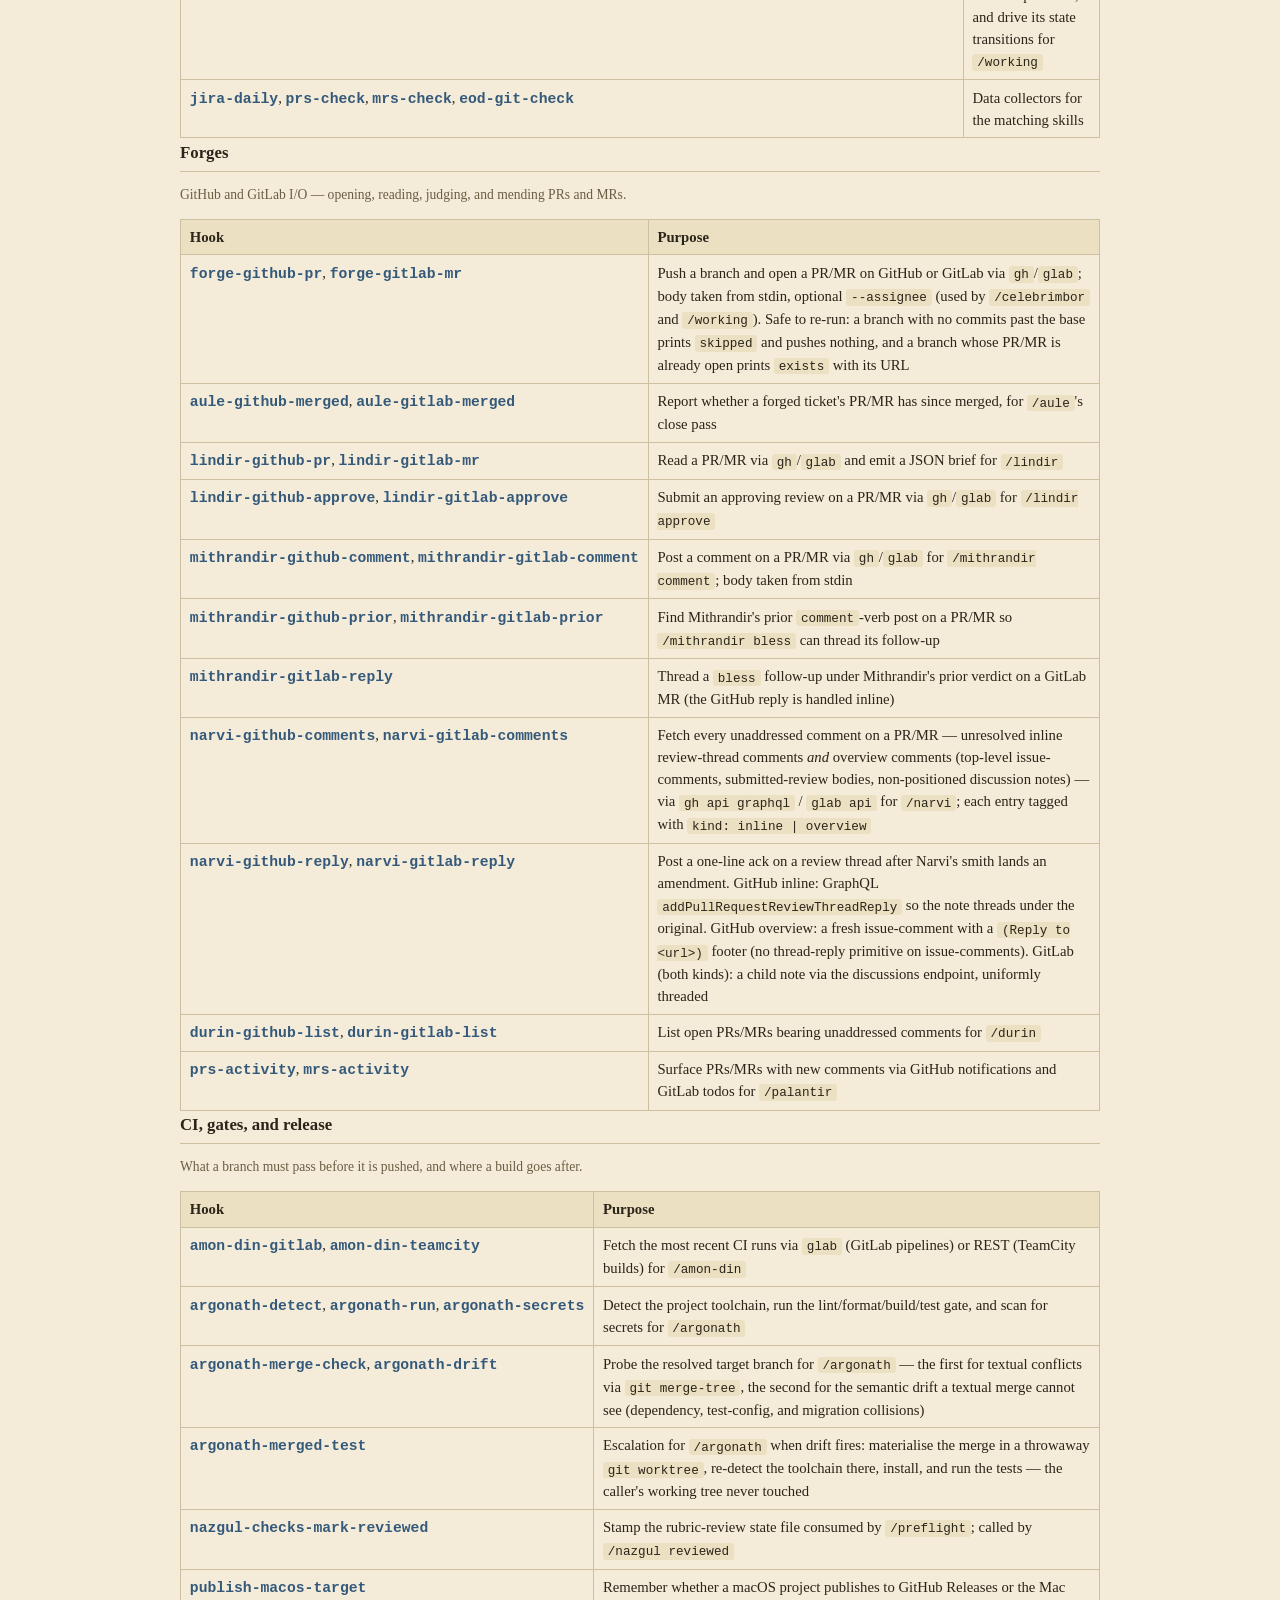
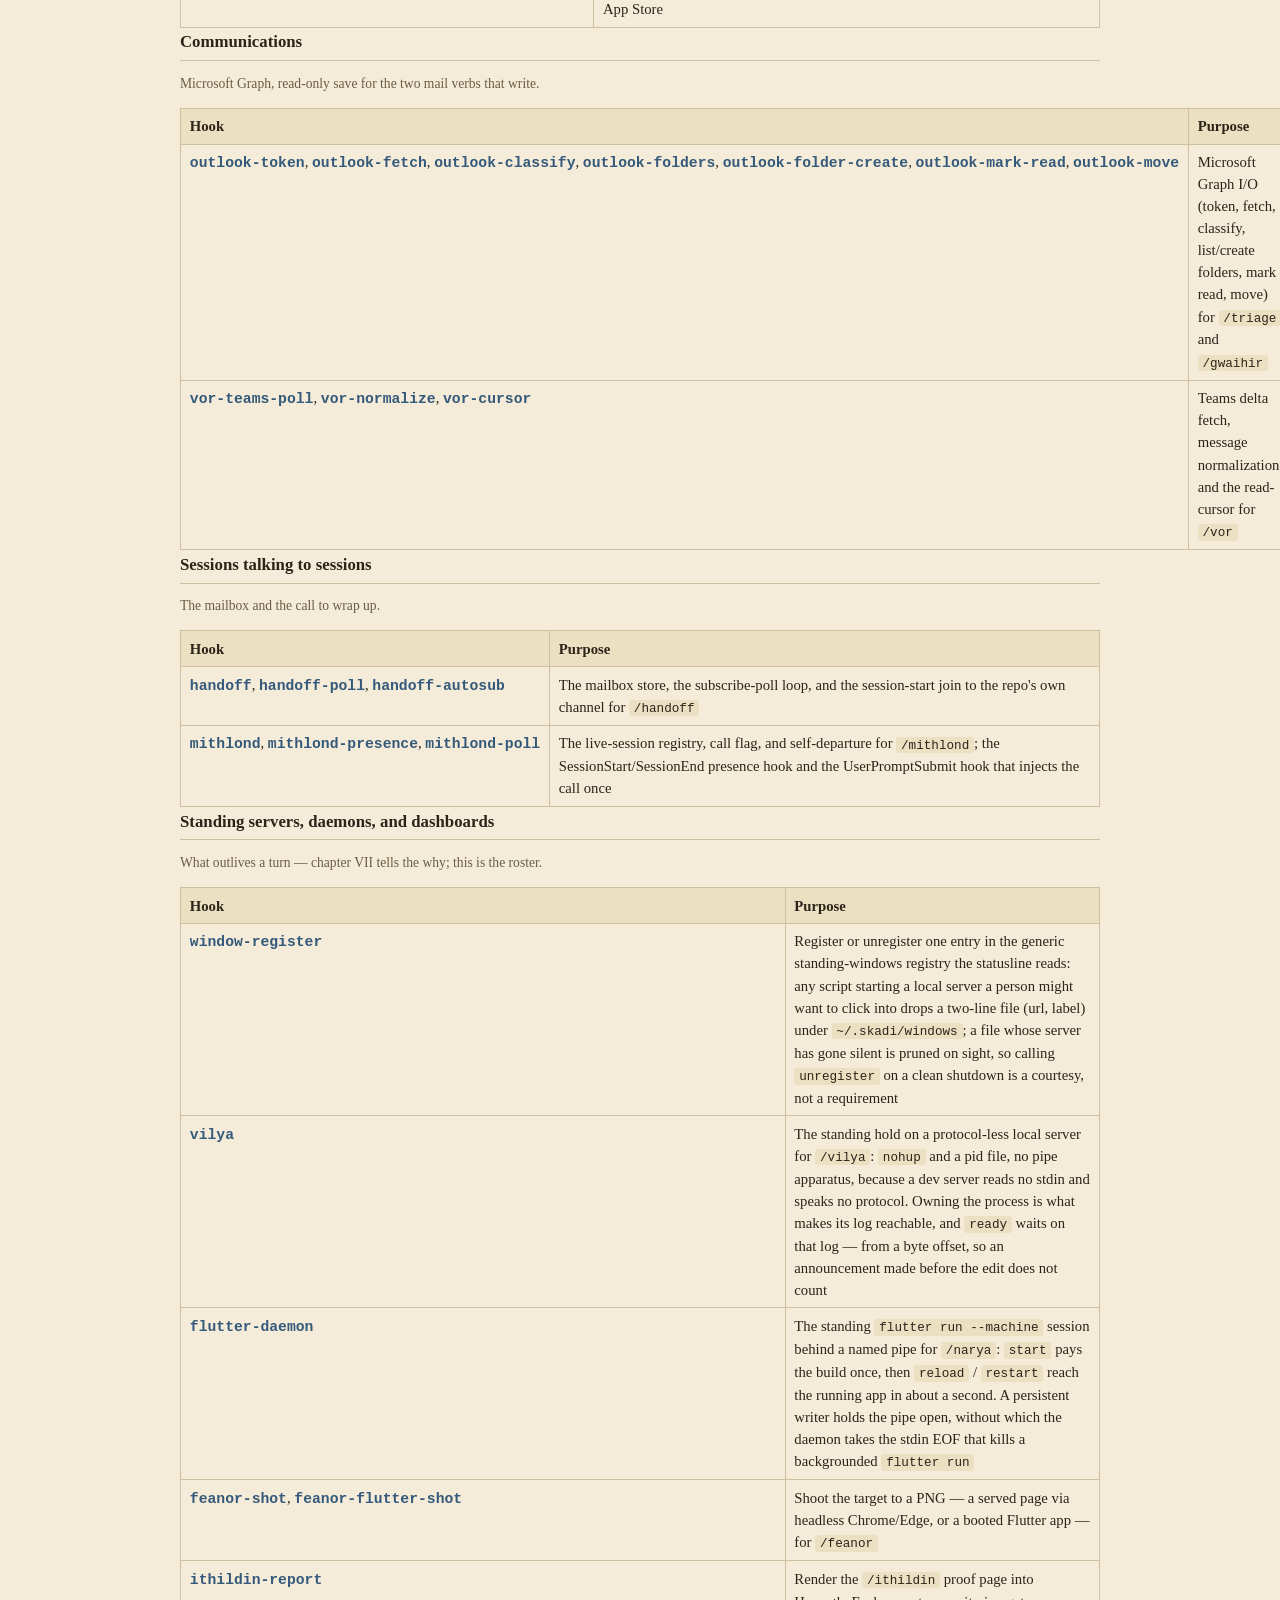
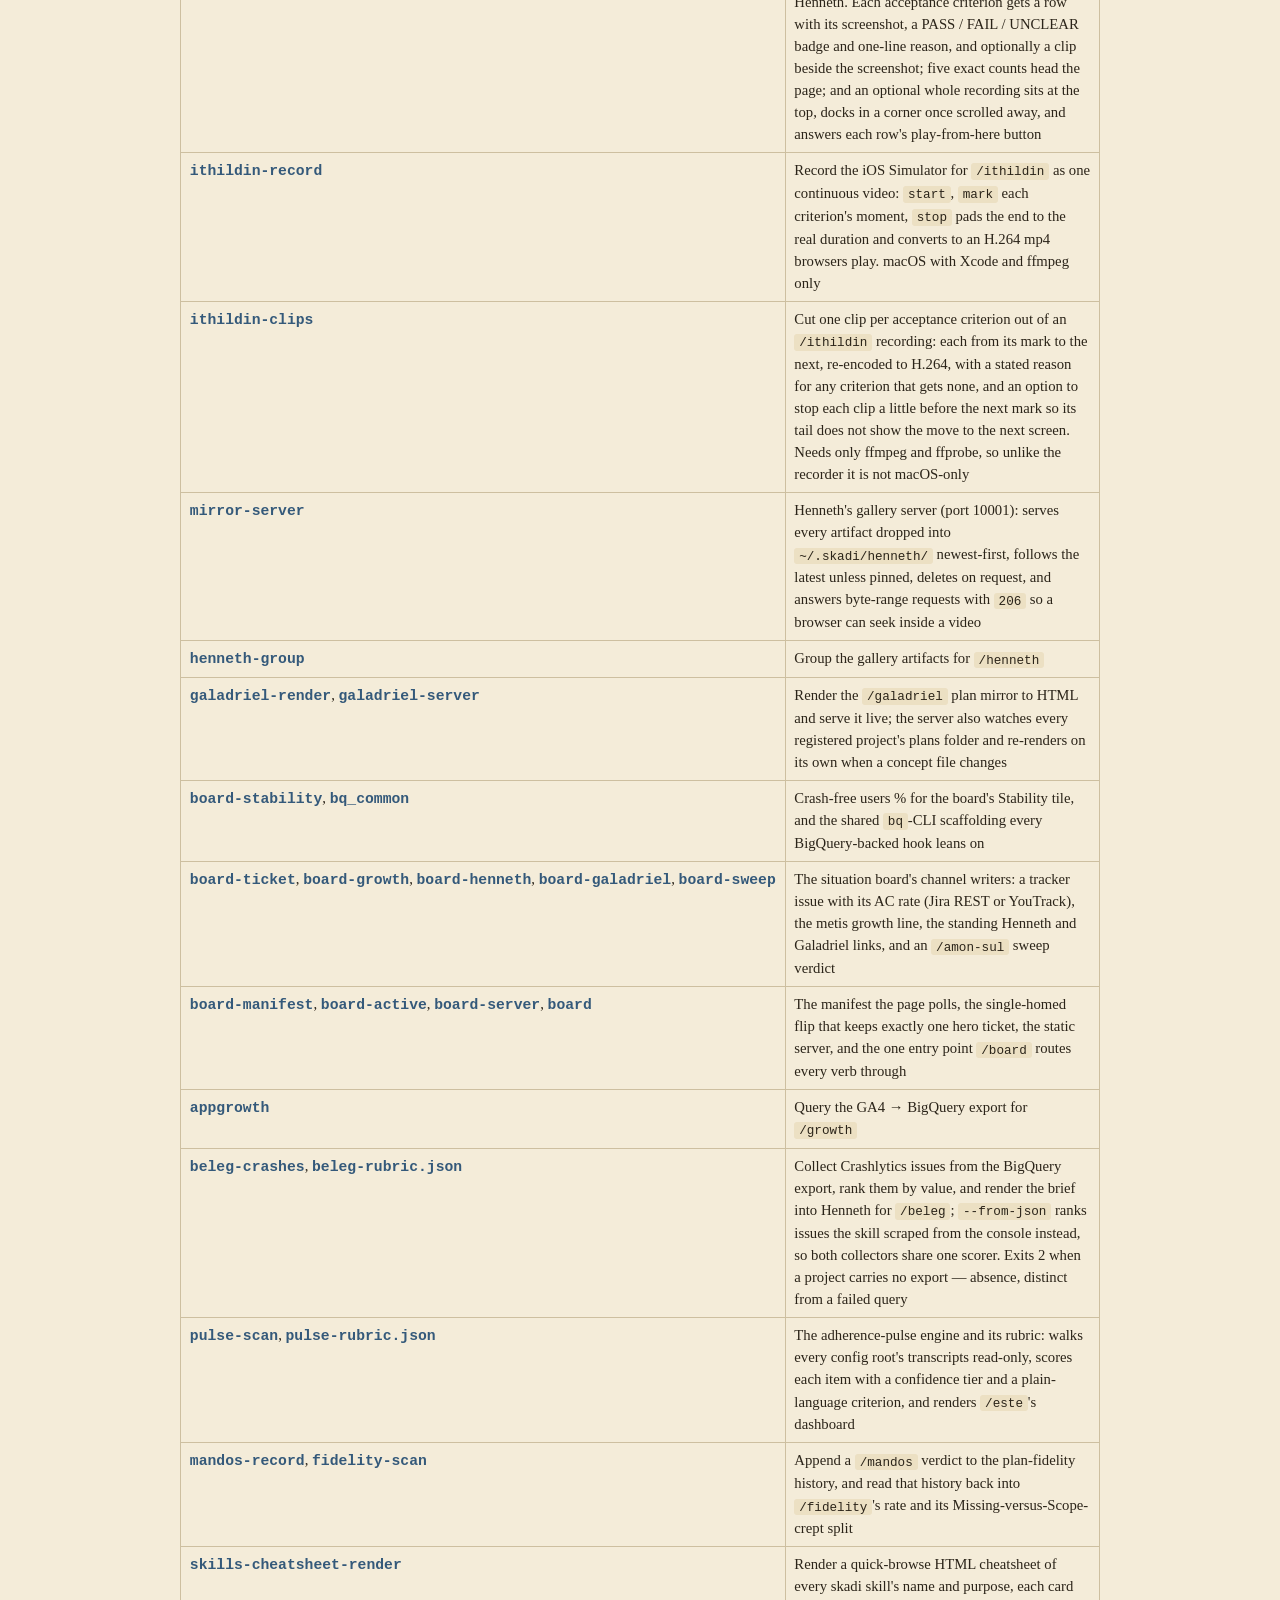
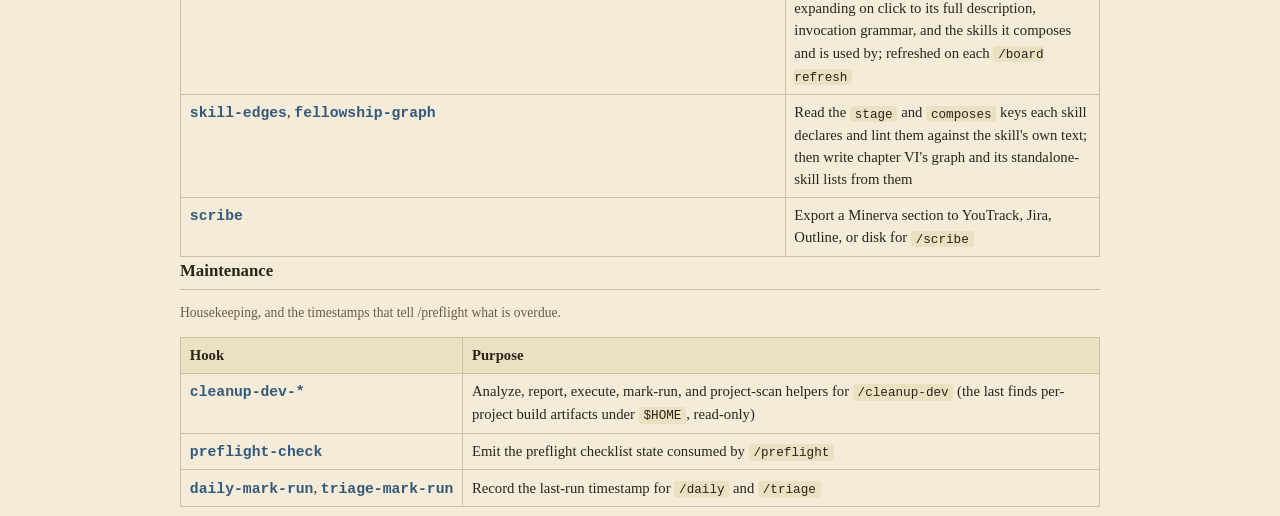
==== commit 89eef4ce: "Let ithildin-clips stop each clip before the next mark with --trim-end A clip runs from its mark to " ====
--- a/handbook/hooks.html
+++ b/handbook/hooks.html
@@ -363,7 +363,7 @@
           </tr>
           <tr>
             <td><span class="name">ithildin-clips</span></td>
-            <td>Cut one clip per acceptance criterion out of an <code>/ithildin</code> recording: each from its mark to the next, re-encoded to H.264, with a stated reason for any criterion that gets none. Needs only ffmpeg and ffprobe, so unlike the recorder it is not macOS-only</td>
+            <td>Cut one clip per acceptance criterion out of an <code>/ithildin</code> recording: each from its mark to the next, re-encoded to H.264, with a stated reason for any criterion that gets none, and an option to stop each clip a little before the next mark so its tail does not show the move to the next screen. Needs only ffmpeg and ffprobe, so unlike the recorder it is not macOS-only</td>
           </tr>
           <tr>
             <td><span class="name">mirror-server</span></td>
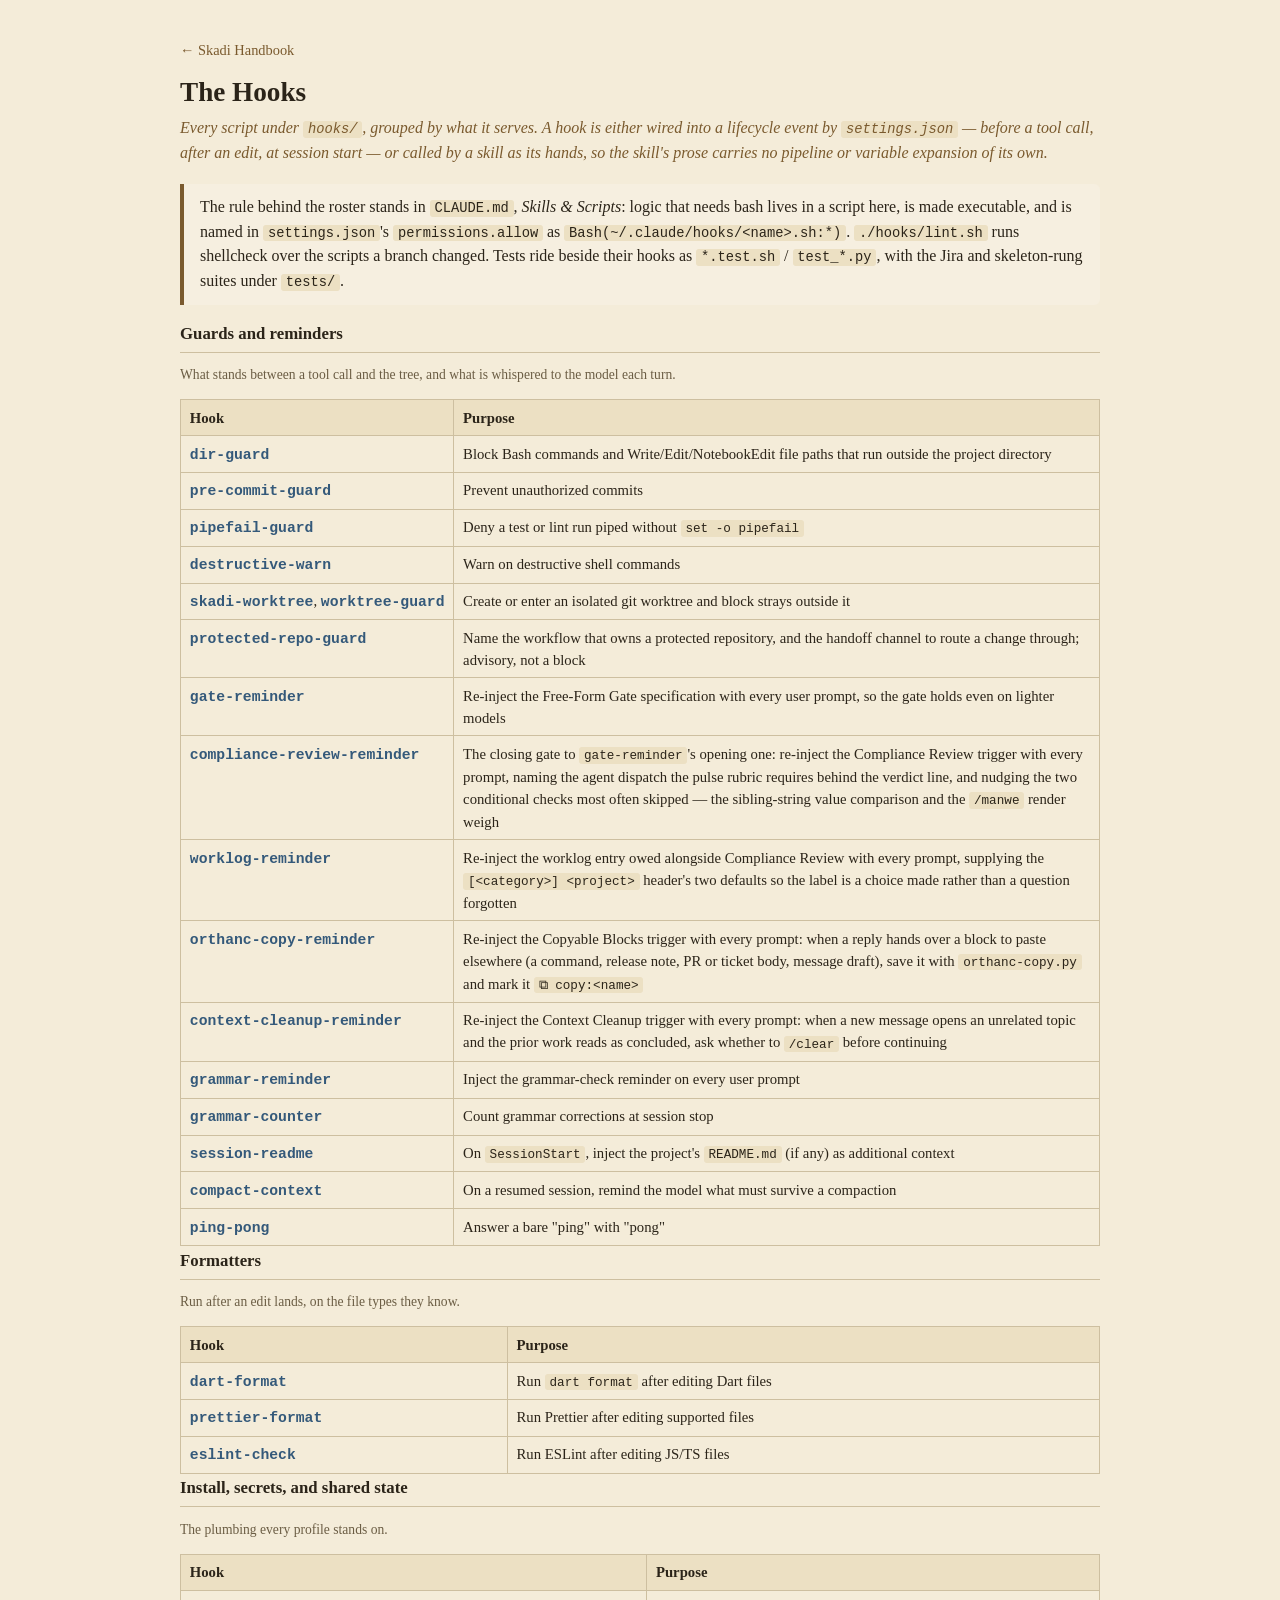
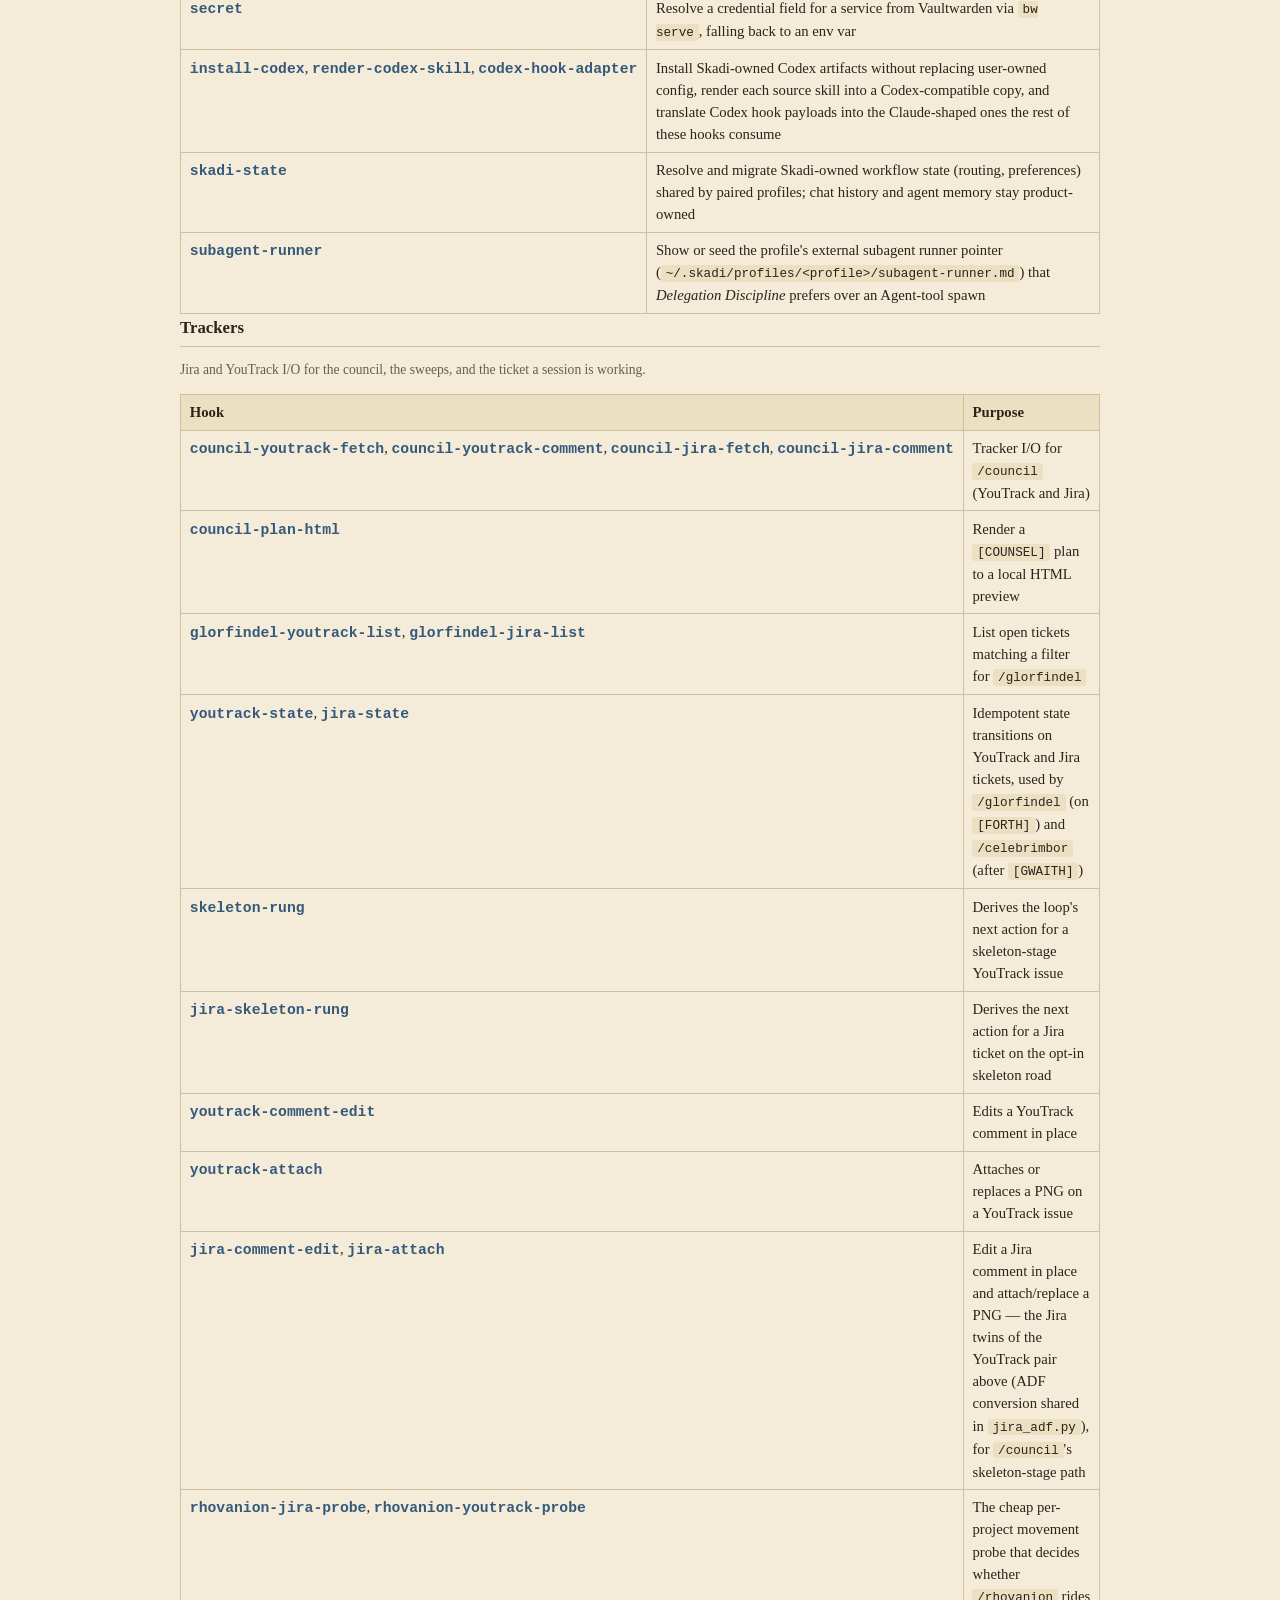
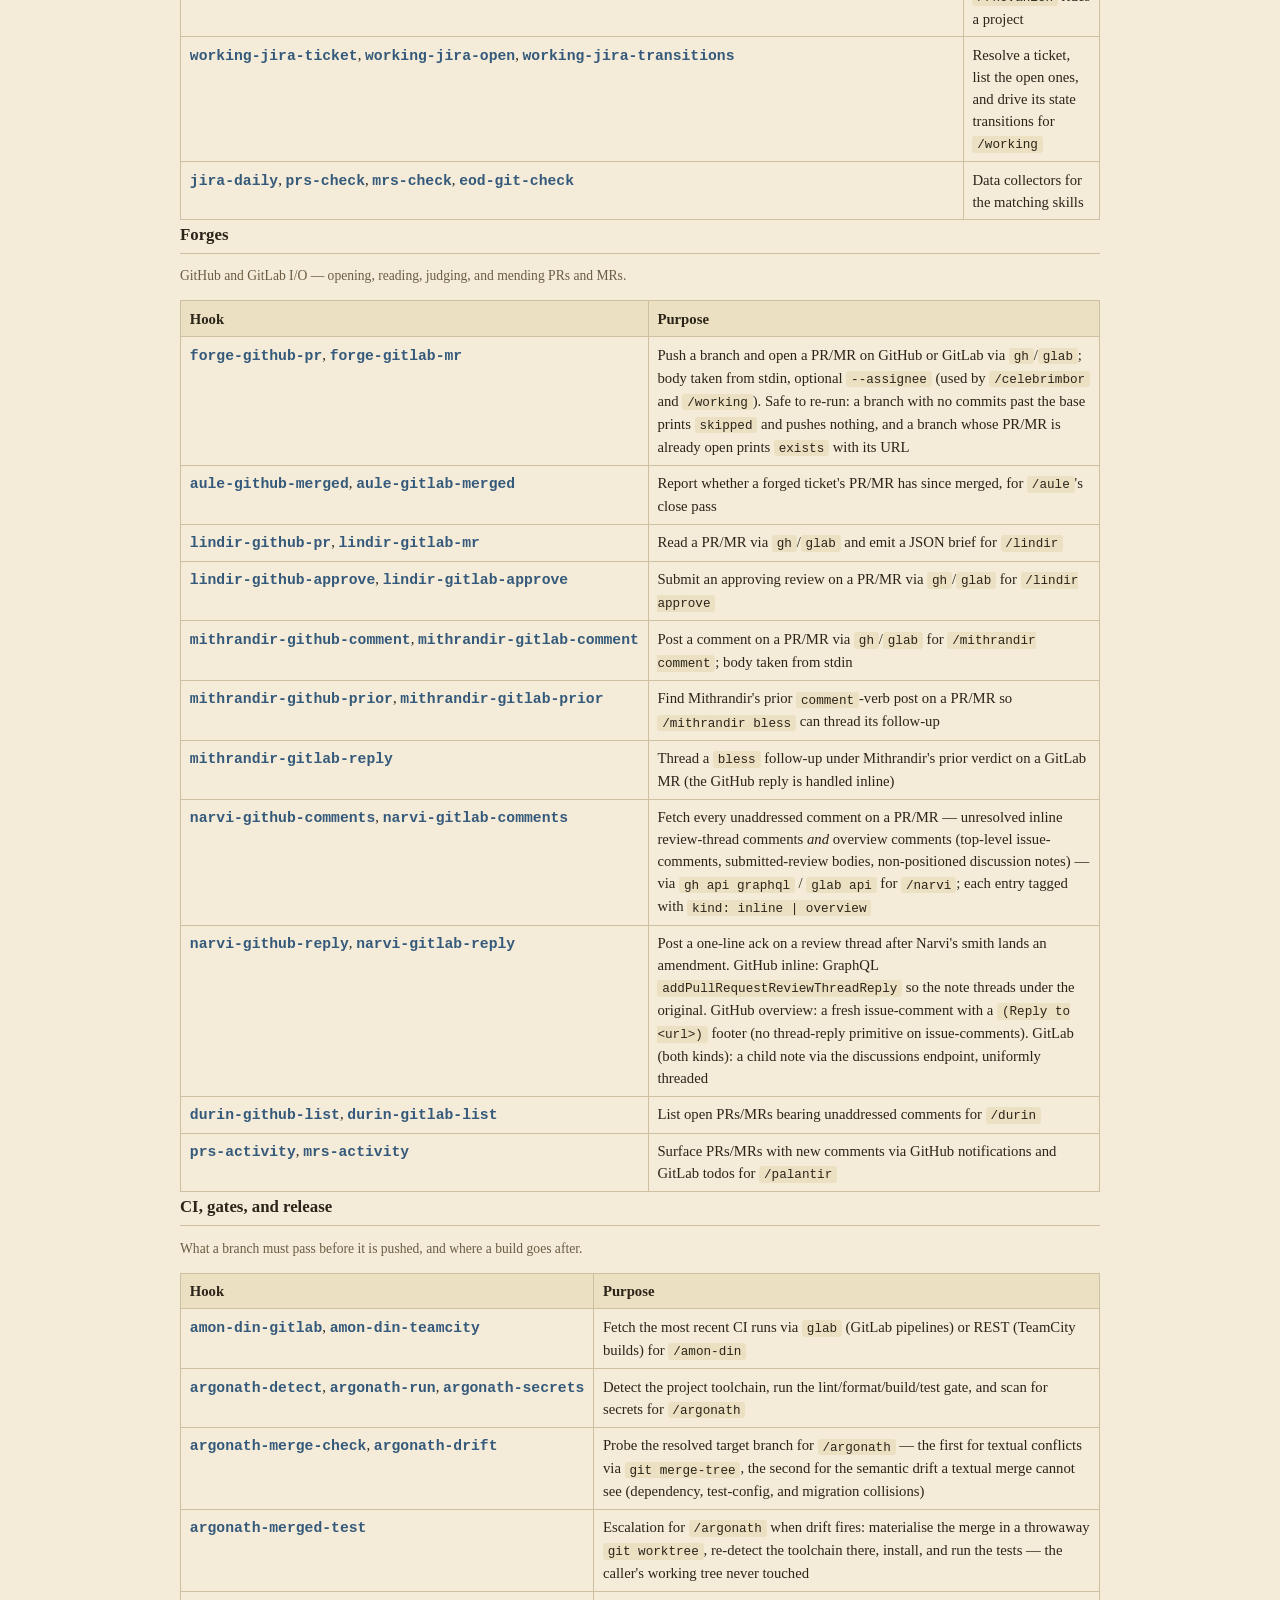
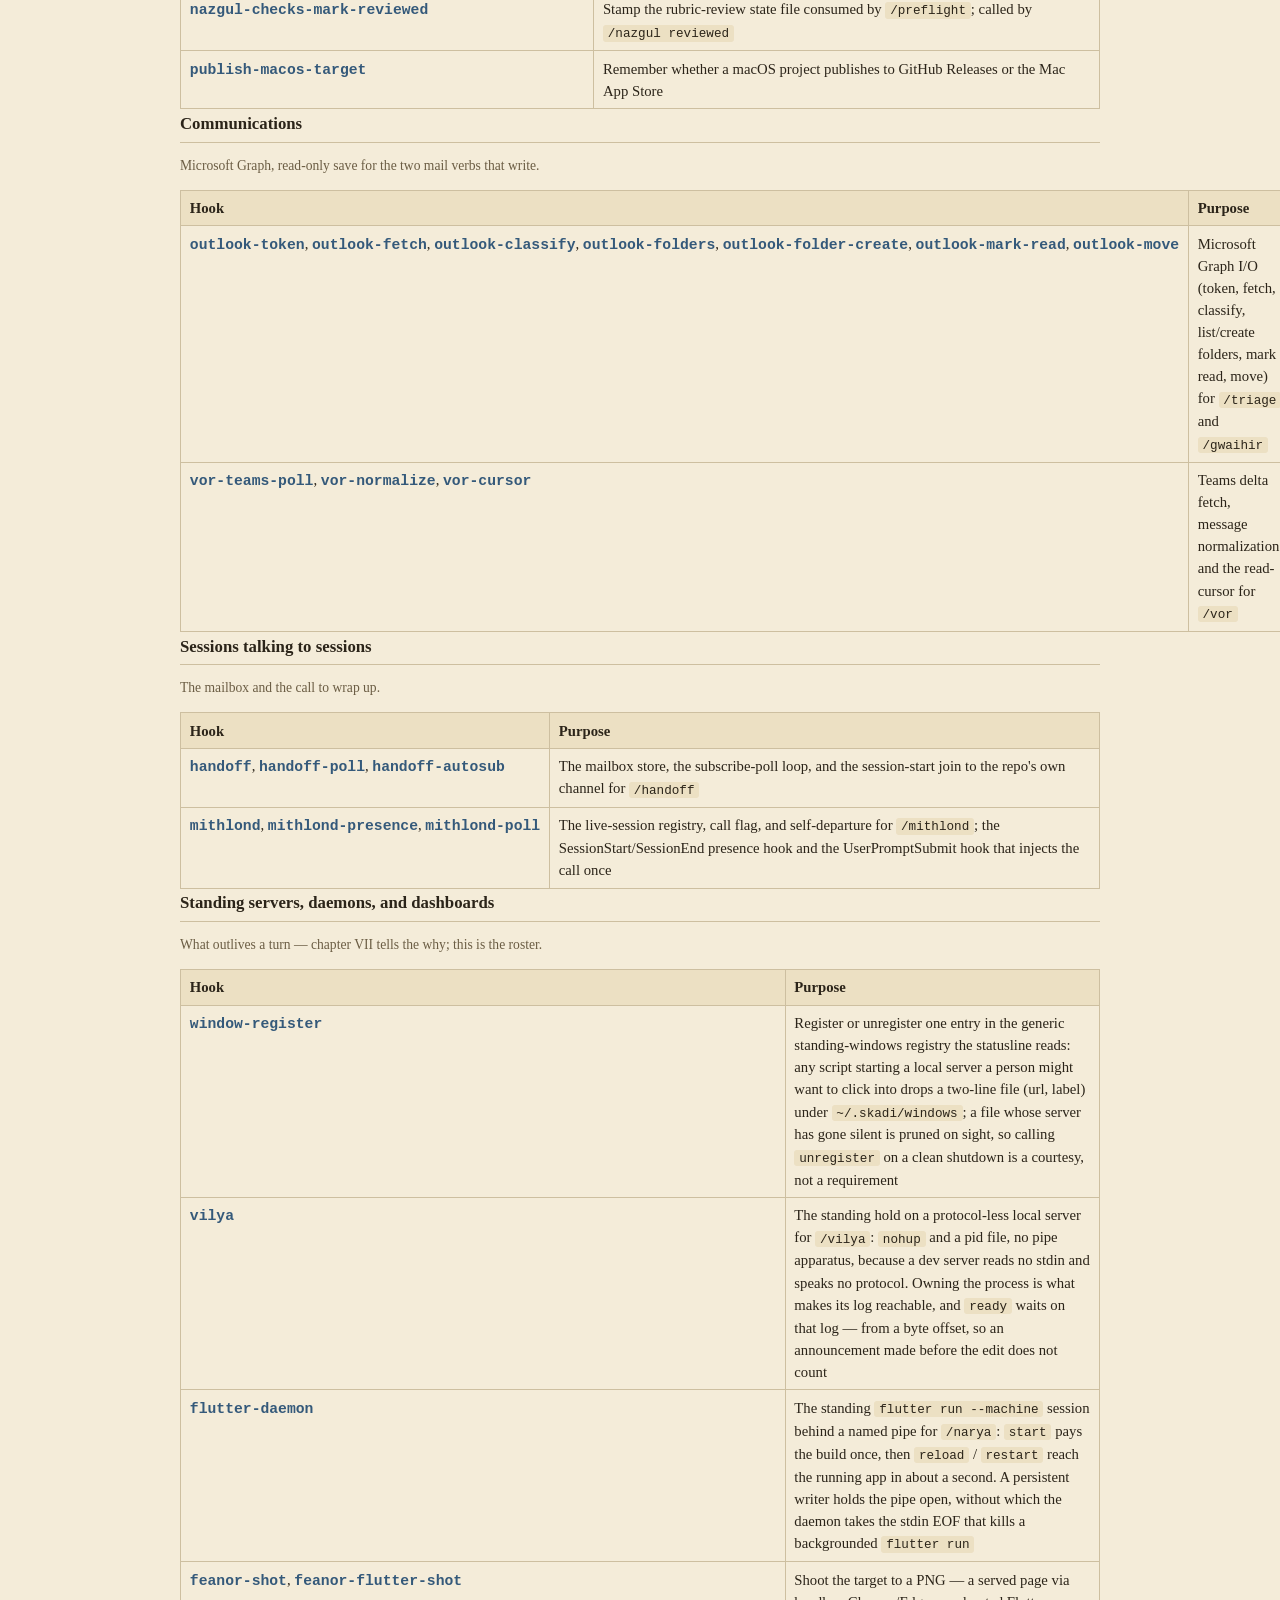
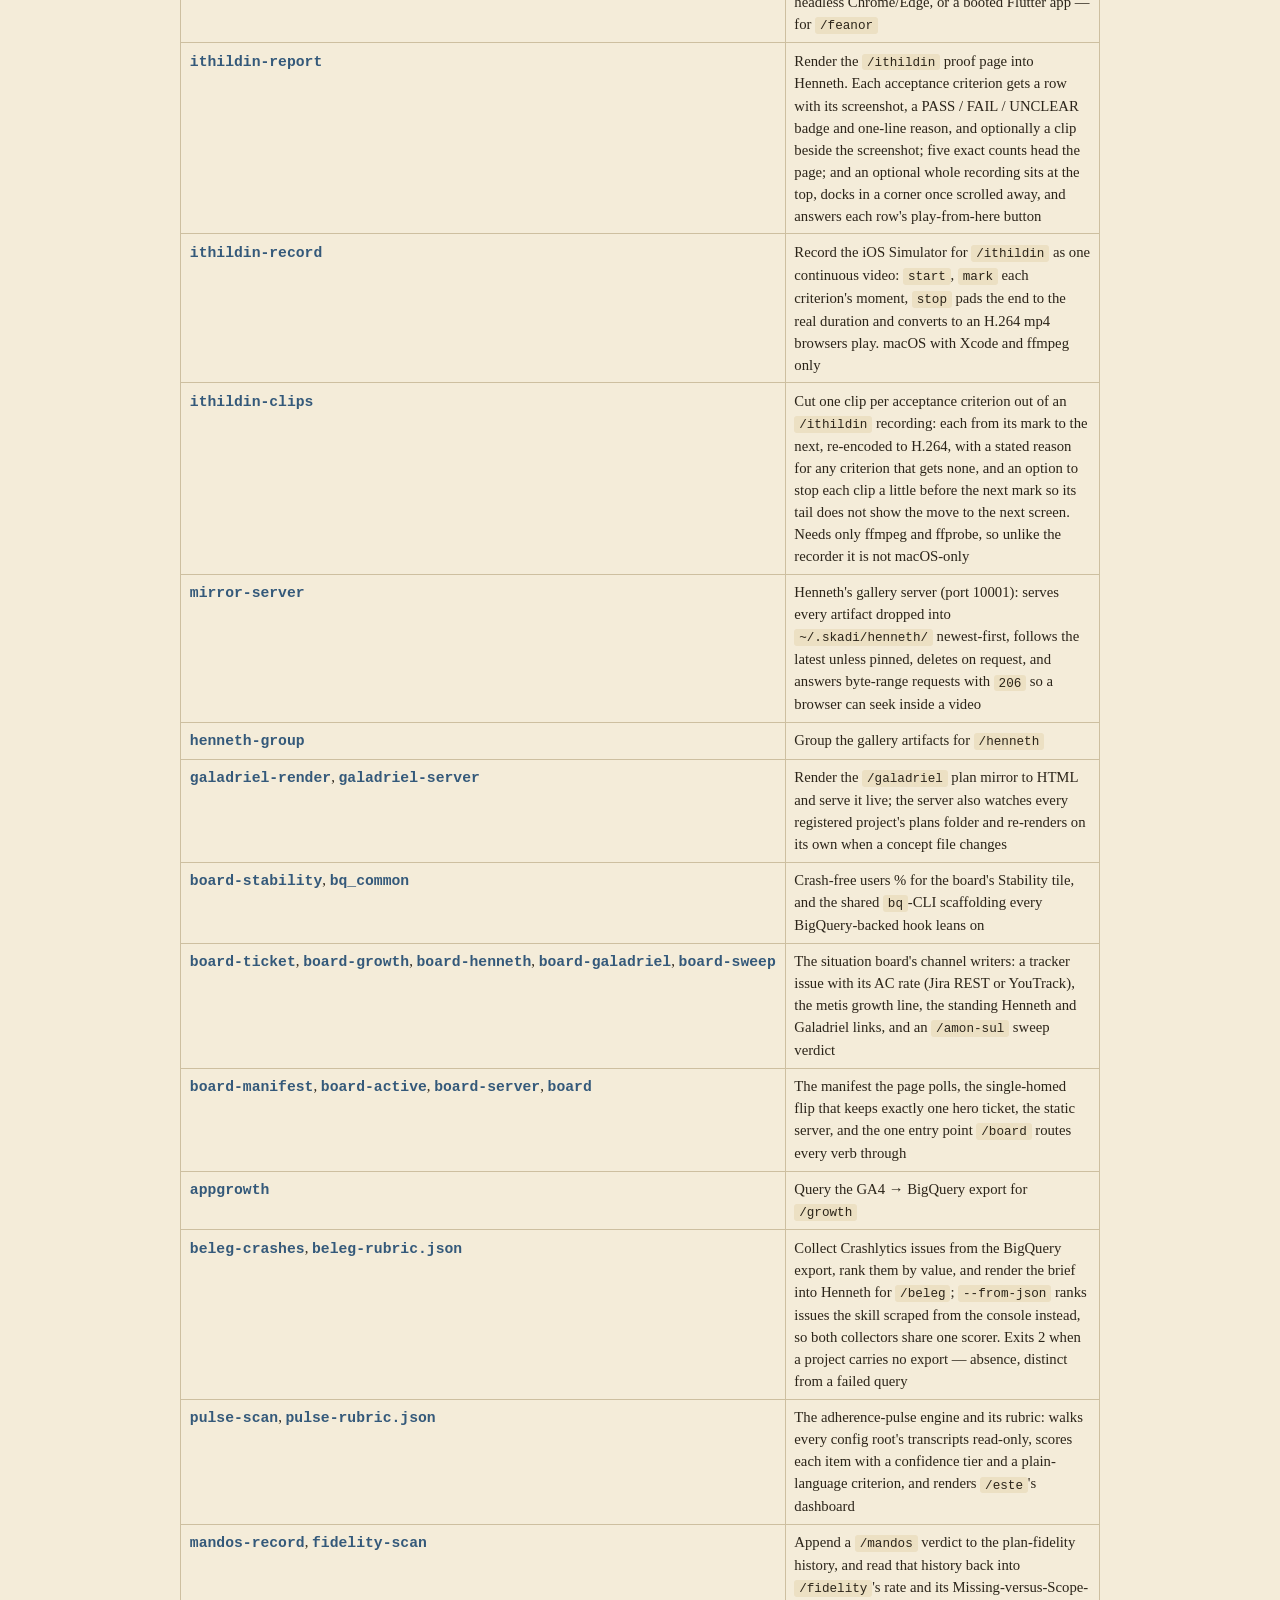
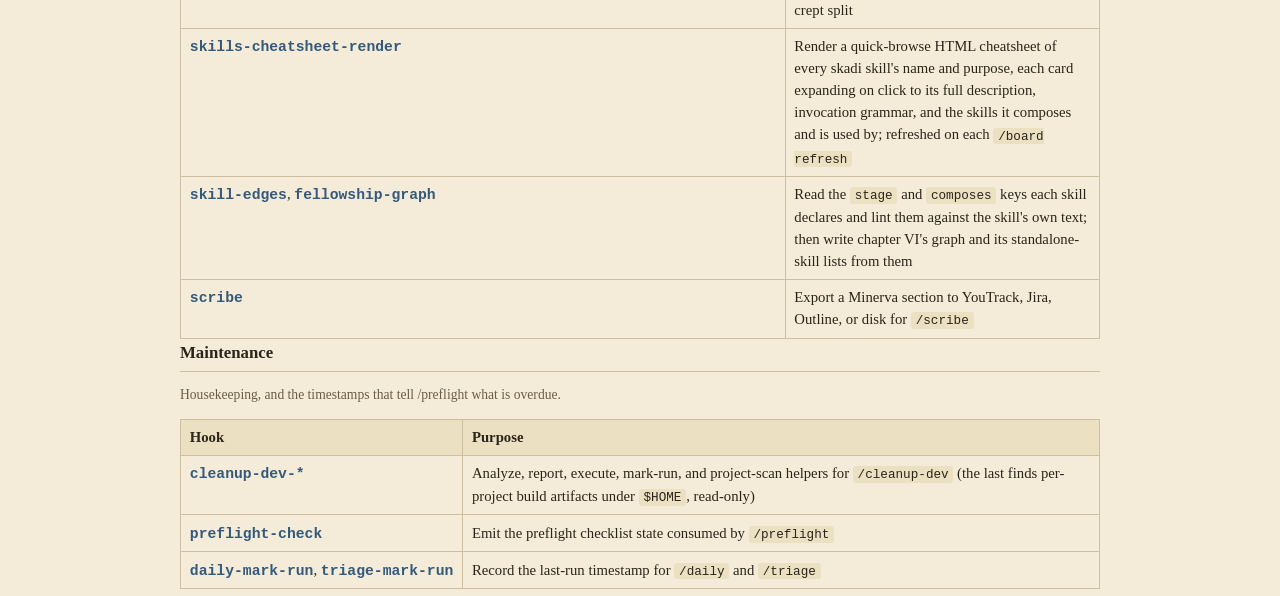
==== commit 59b7bfff: "Remind every prompt to mark pasteable blocks with an Orthanc copy marker The Copyable Blocks rule na" ====
--- a/handbook/hooks.html
+++ b/handbook/hooks.html
@@ -98,6 +98,10 @@
             <td>Re-inject the worklog entry owed alongside Compliance Review with every prompt, supplying the <code>[&lt;category&gt;] &lt;project&gt;</code> header's two defaults so the label is a choice made rather than a question forgotten</td>
           </tr>
           <tr>
+            <td><span class="name">orthanc-copy-reminder</span></td>
+            <td>Re-inject the Copyable Blocks trigger with every prompt: when a reply hands over a block to paste elsewhere (a command, release note, PR or ticket body, message draft), save it with <code>orthanc-copy.py</code> and mark it <code>⧉ copy:&lt;name&gt;</code></td>
+          </tr>
+          <tr>
             <td><span class="name">context-cleanup-reminder</span></td>
             <td>Re-inject the Context Cleanup trigger with every prompt: when a new message opens an unrelated topic and the prior work reads as concluded, ask whether to <code>/clear</code> before continuing</td>
           </tr>
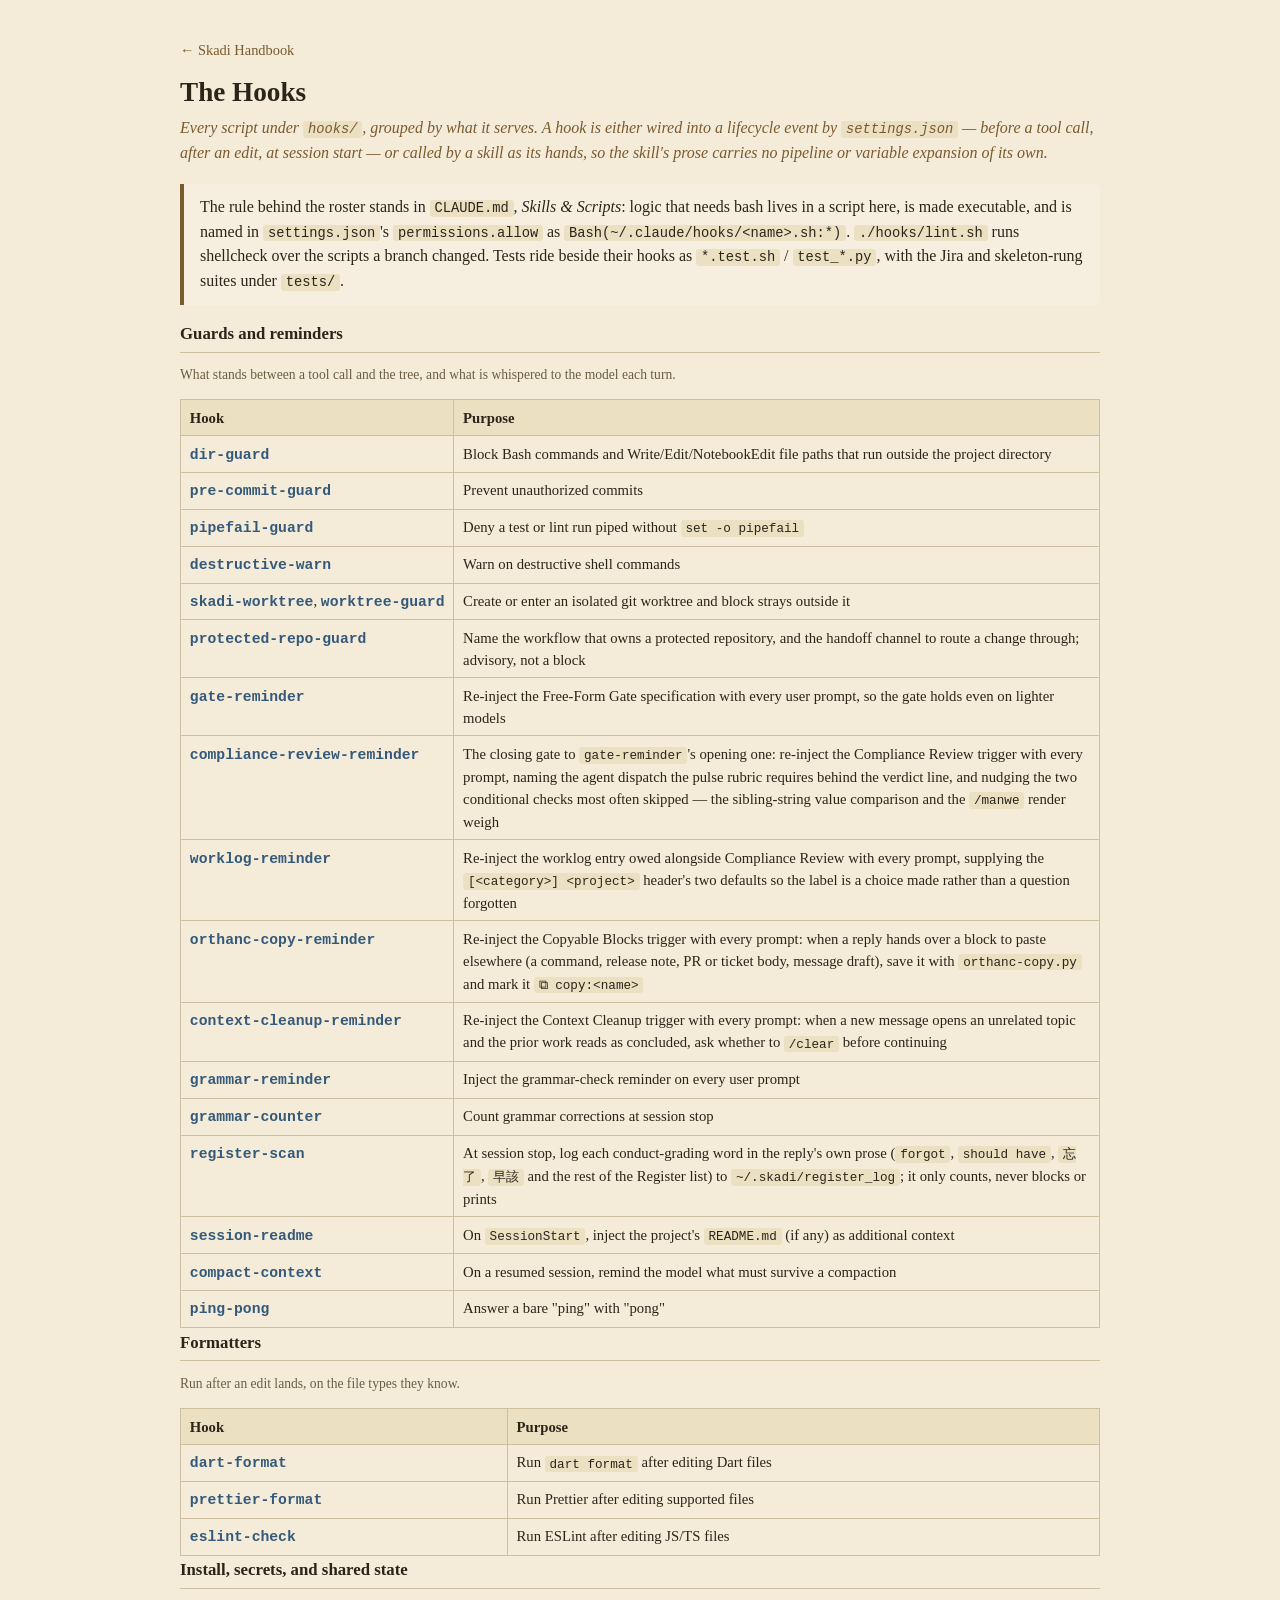
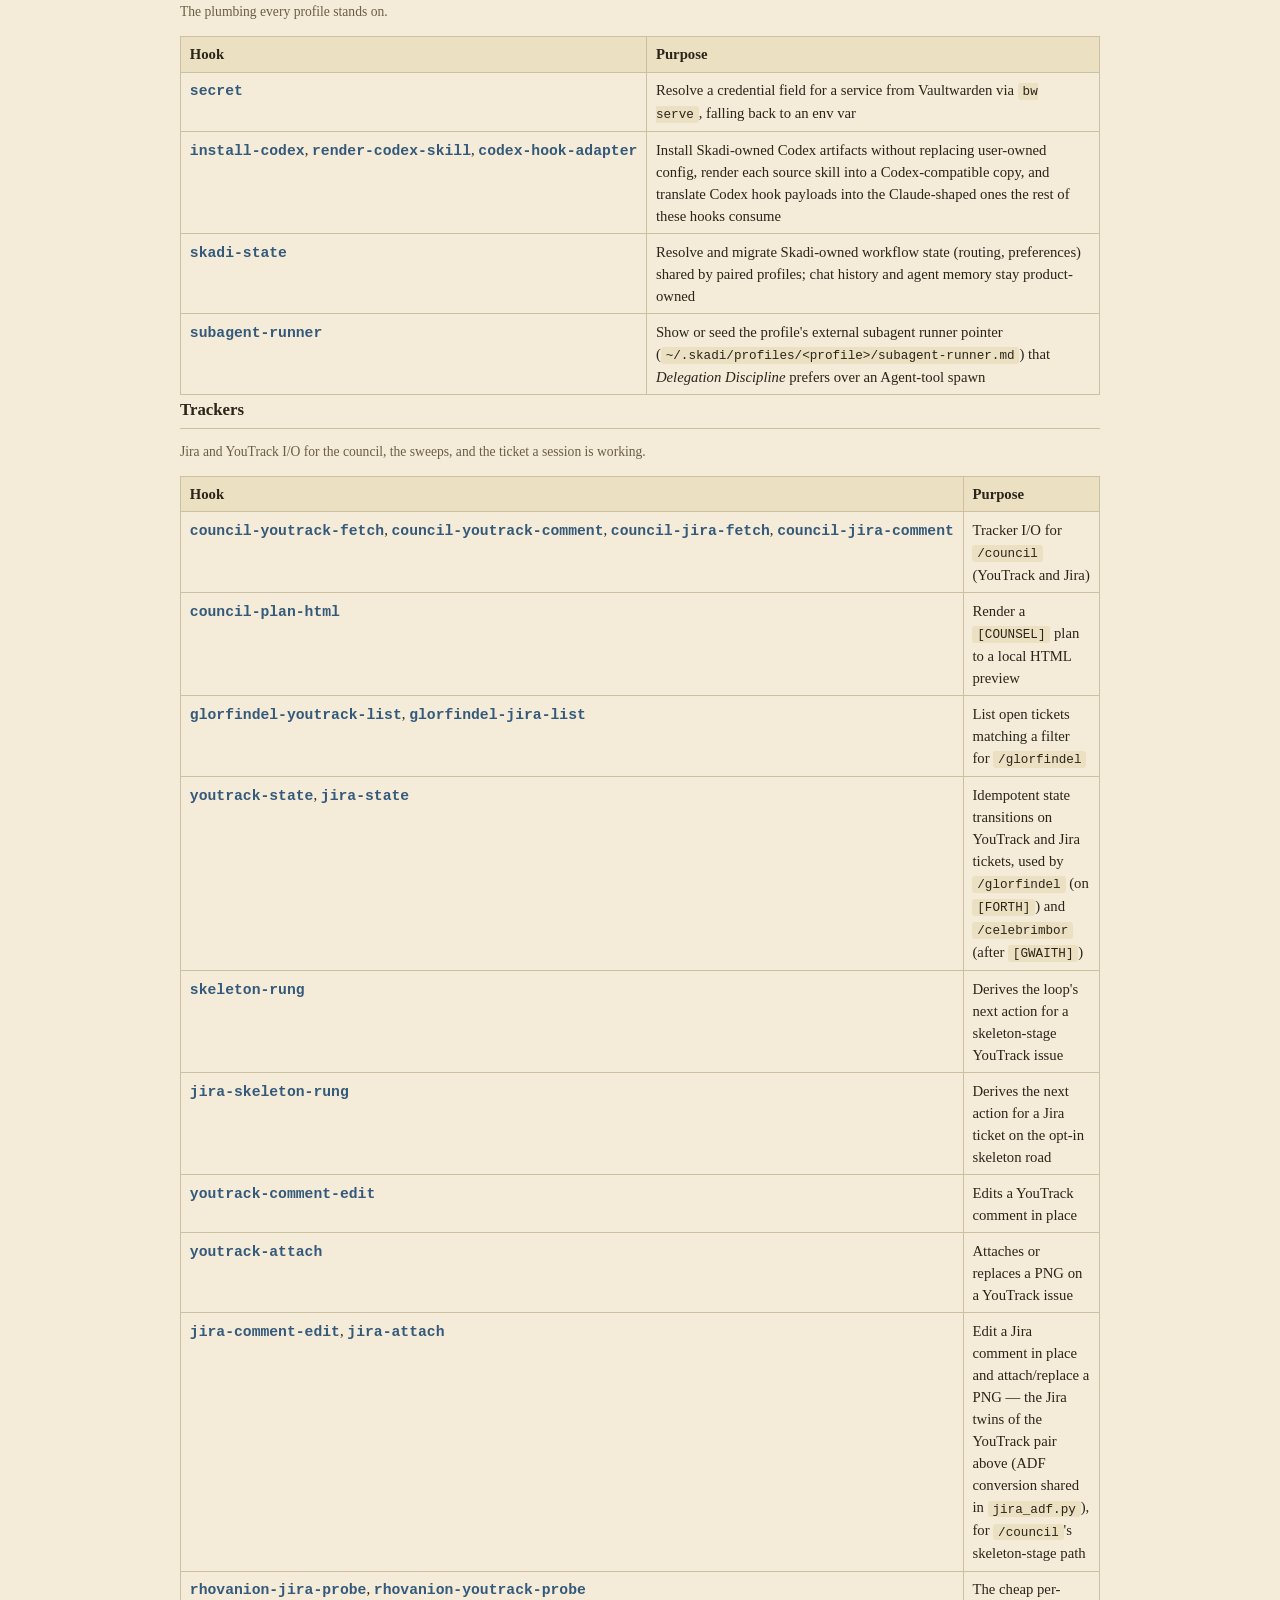
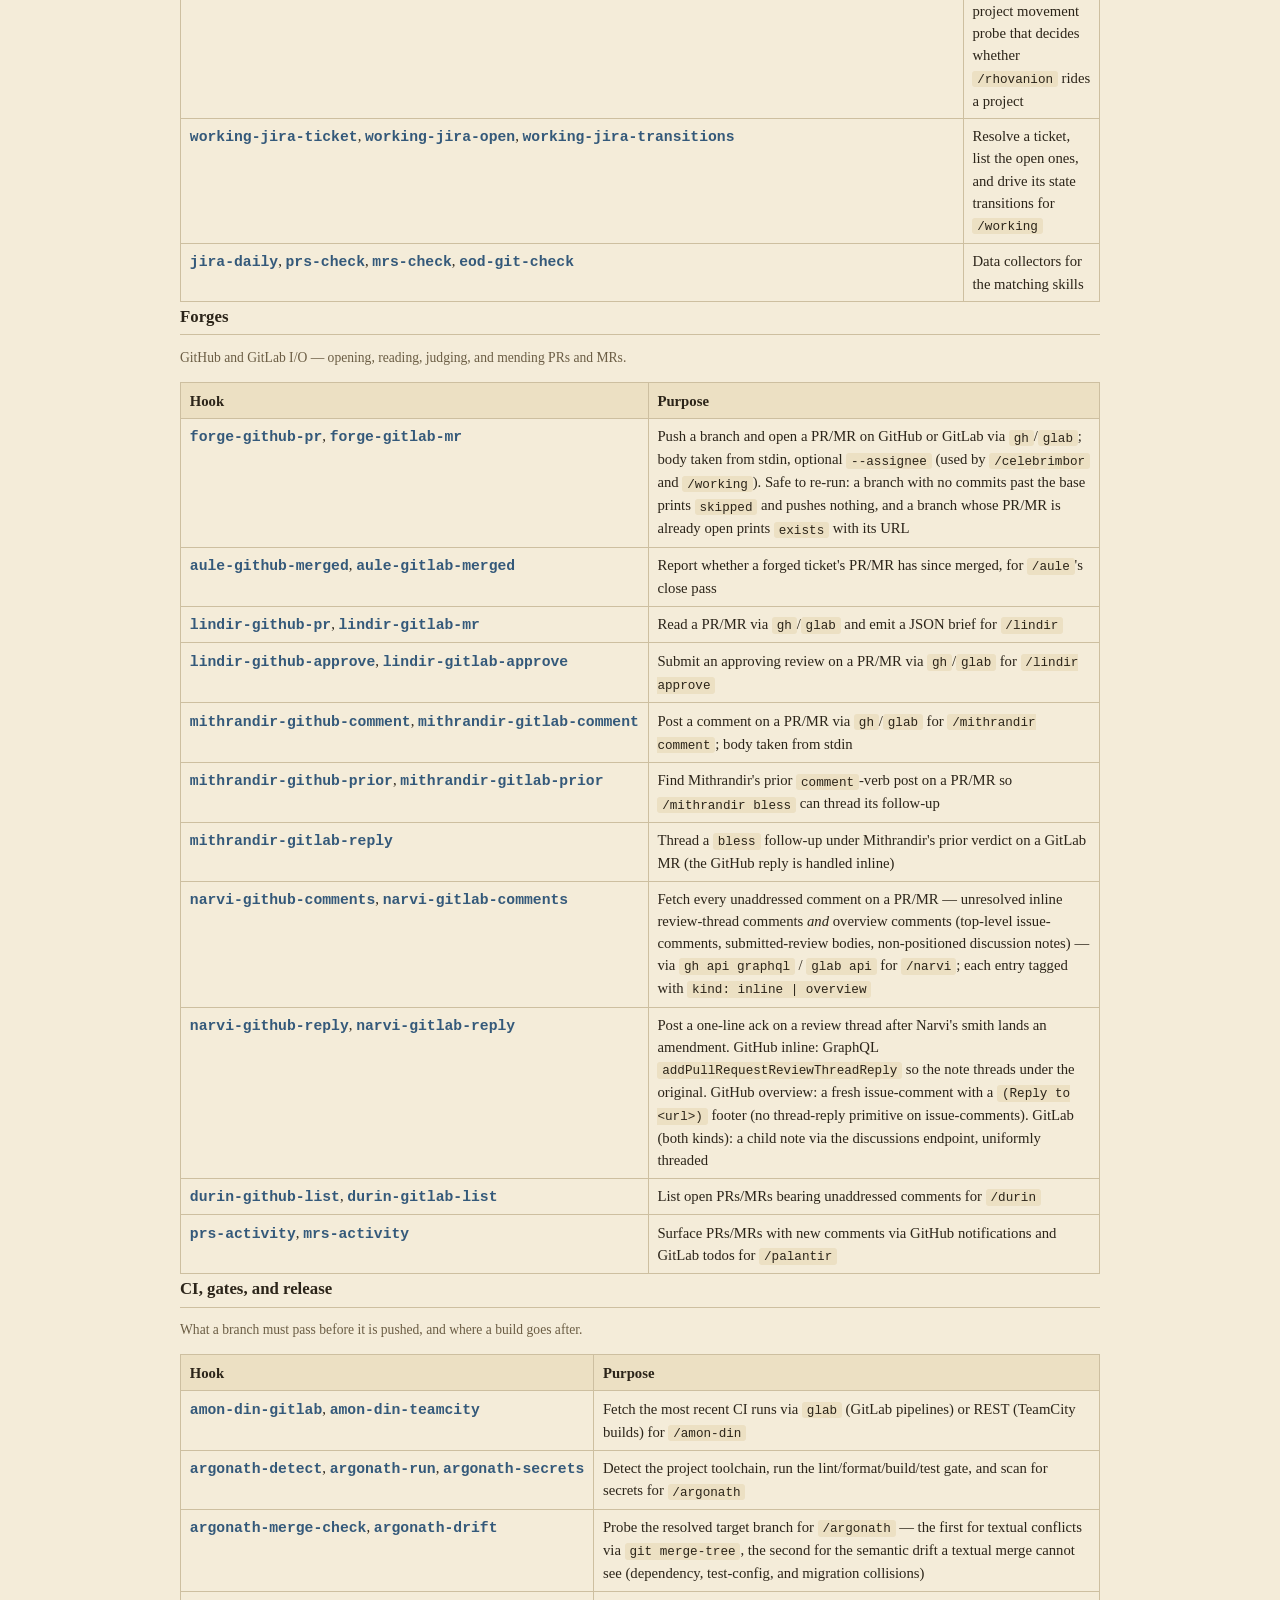
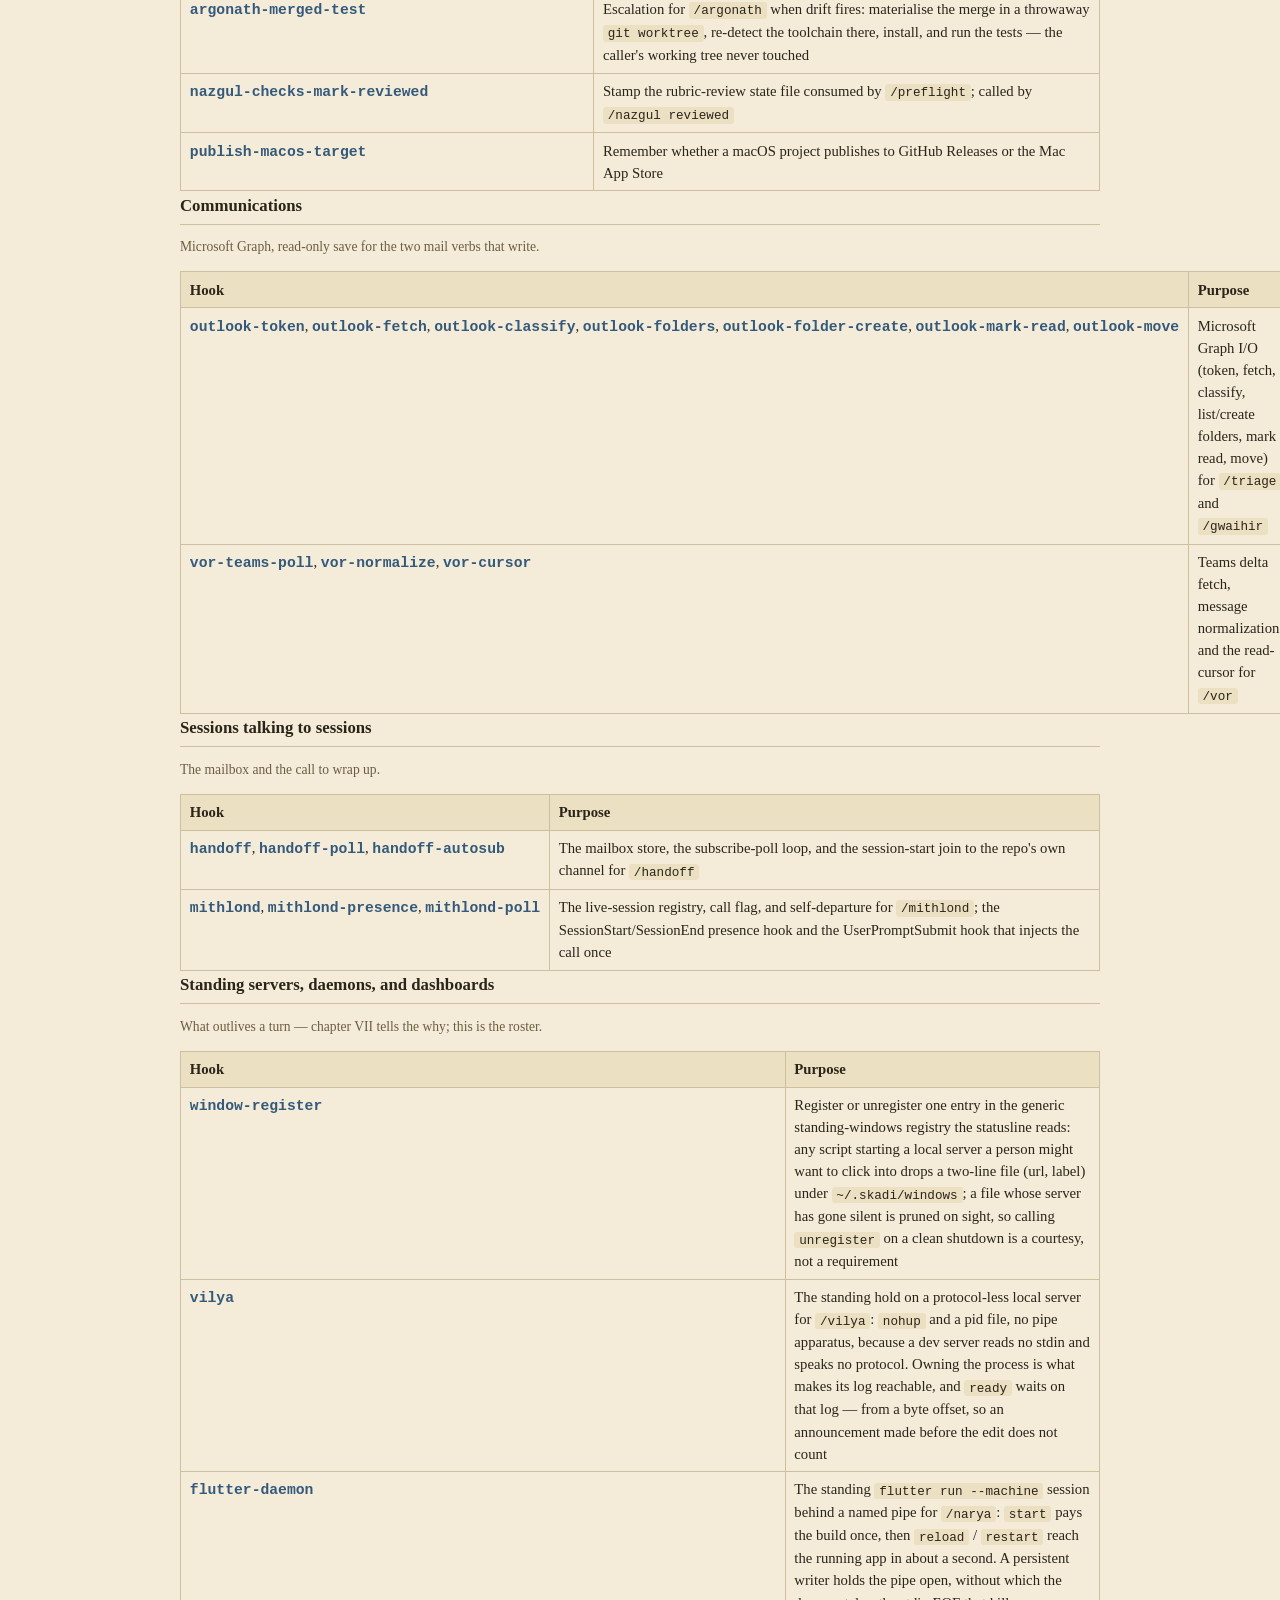
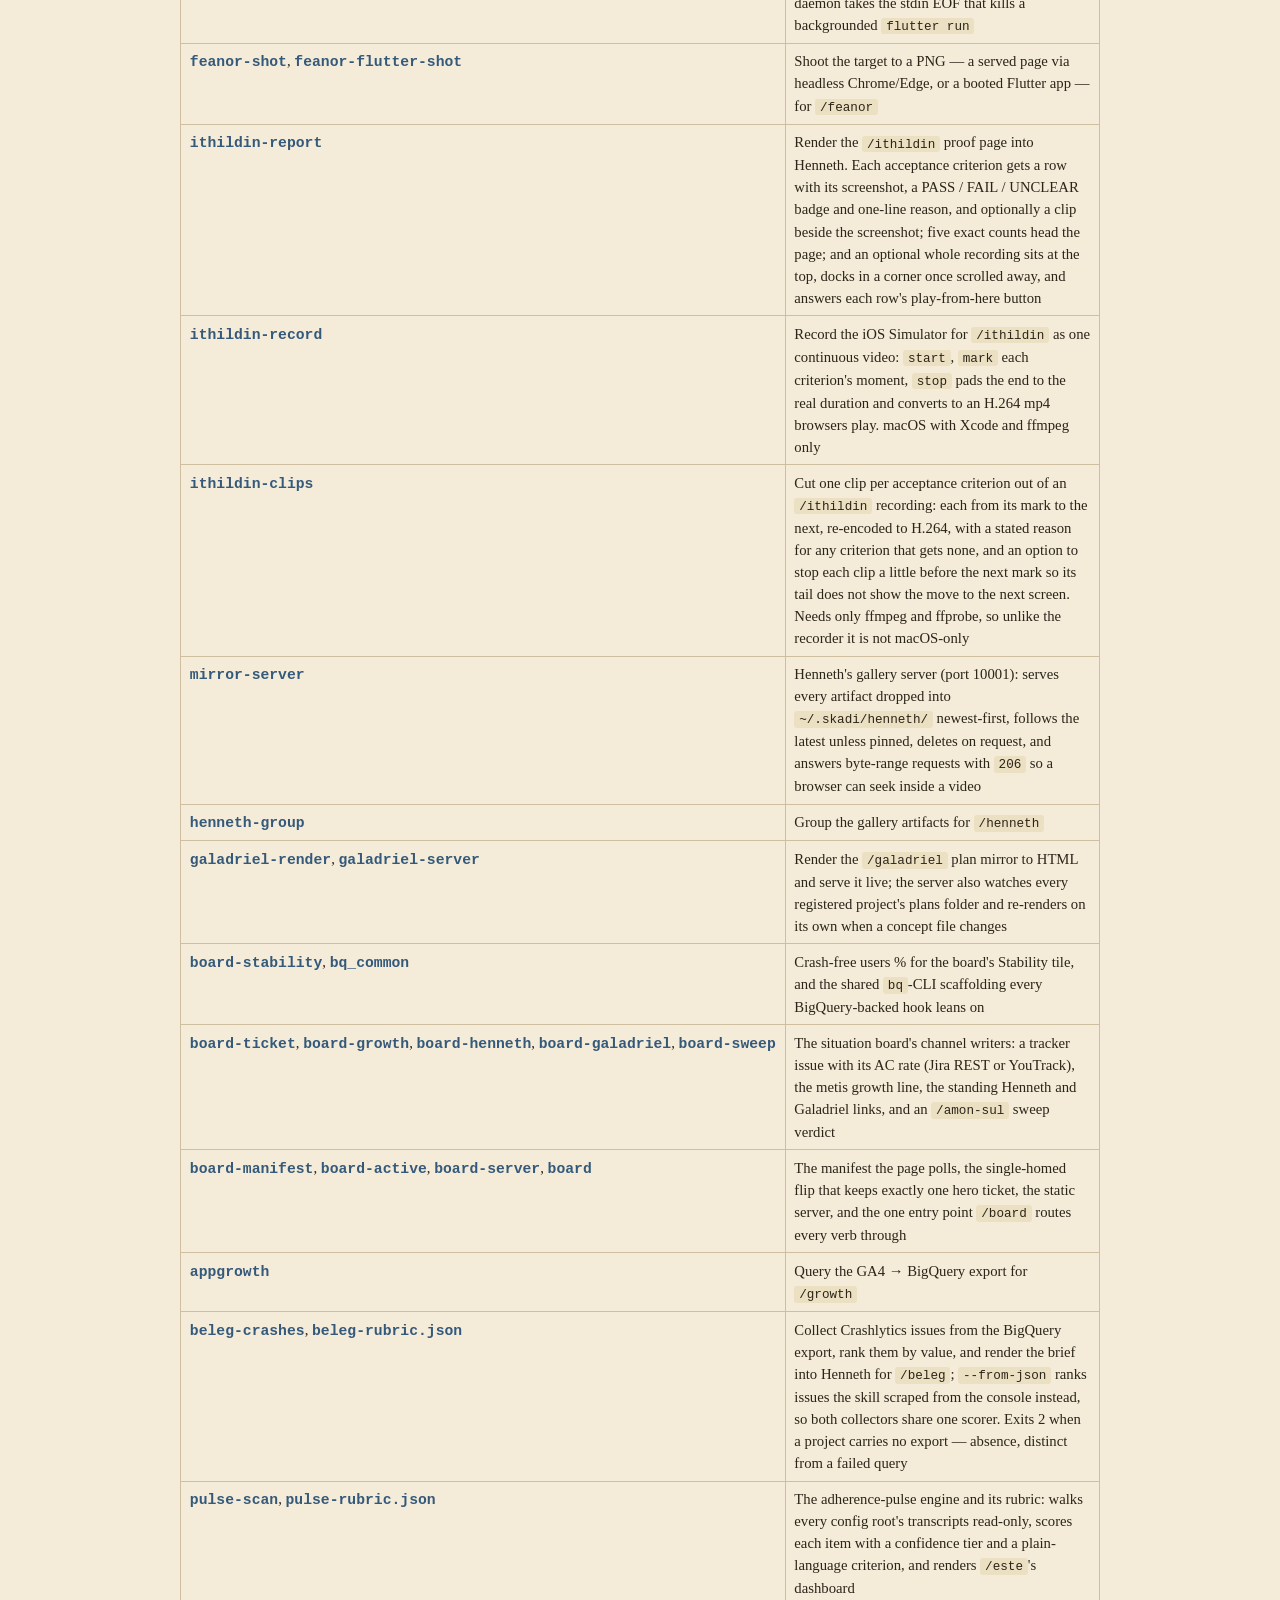
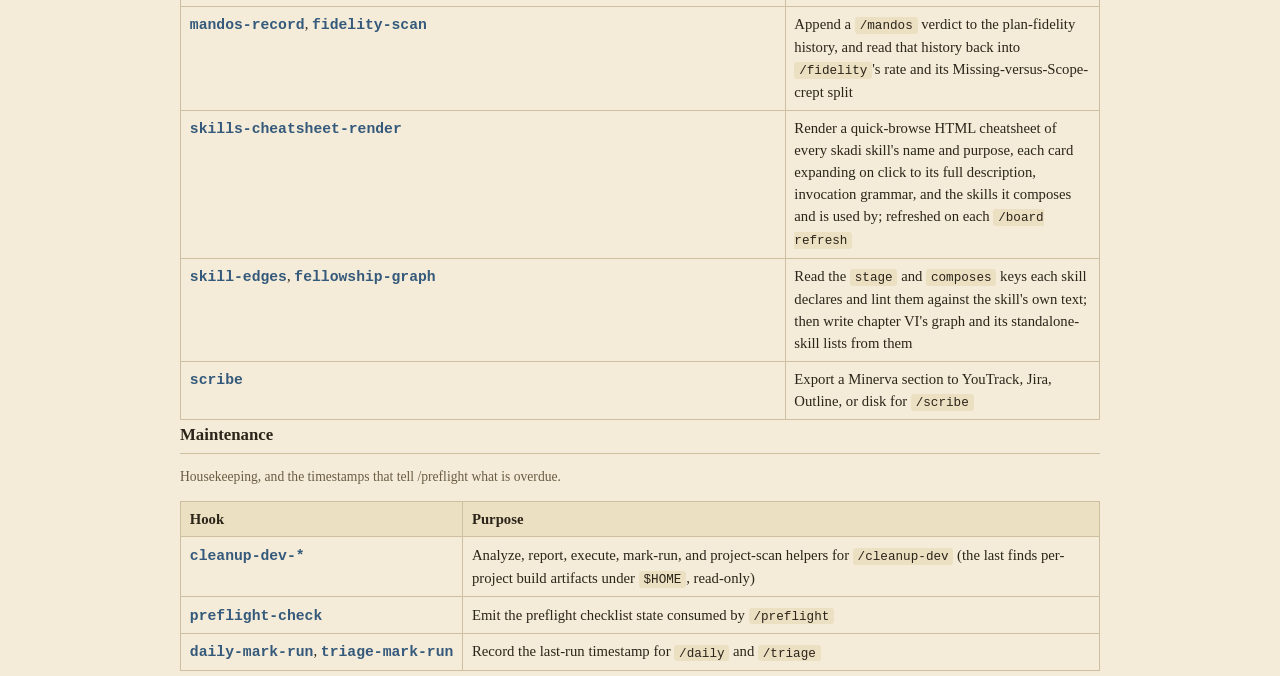
==== commit 68605652: "Add a Stop hook that counts conduct-grading words in replies Nothing checked the Register rule "desc" ====
--- a/handbook/hooks.html
+++ b/handbook/hooks.html
@@ -114,6 +114,10 @@
             <td>Count grammar corrections at session stop</td>
           </tr>
           <tr>
+            <td><span class="name">register-scan</span></td>
+            <td>At session stop, log each conduct-grading word in the reply's own prose (<code>forgot</code>, <code>should have</code>, <code>忘了</code>, <code>早該</code> and the rest of the Register list) to <code>~/.skadi/register_log</code>; it only counts, never blocks or prints</td>
+          </tr>
+          <tr>
             <td><span class="name">session-readme</span></td>
             <td>On <code>SessionStart</code>, inject the project's <code>README.md</code> (if any) as additional context</td>
           </tr>
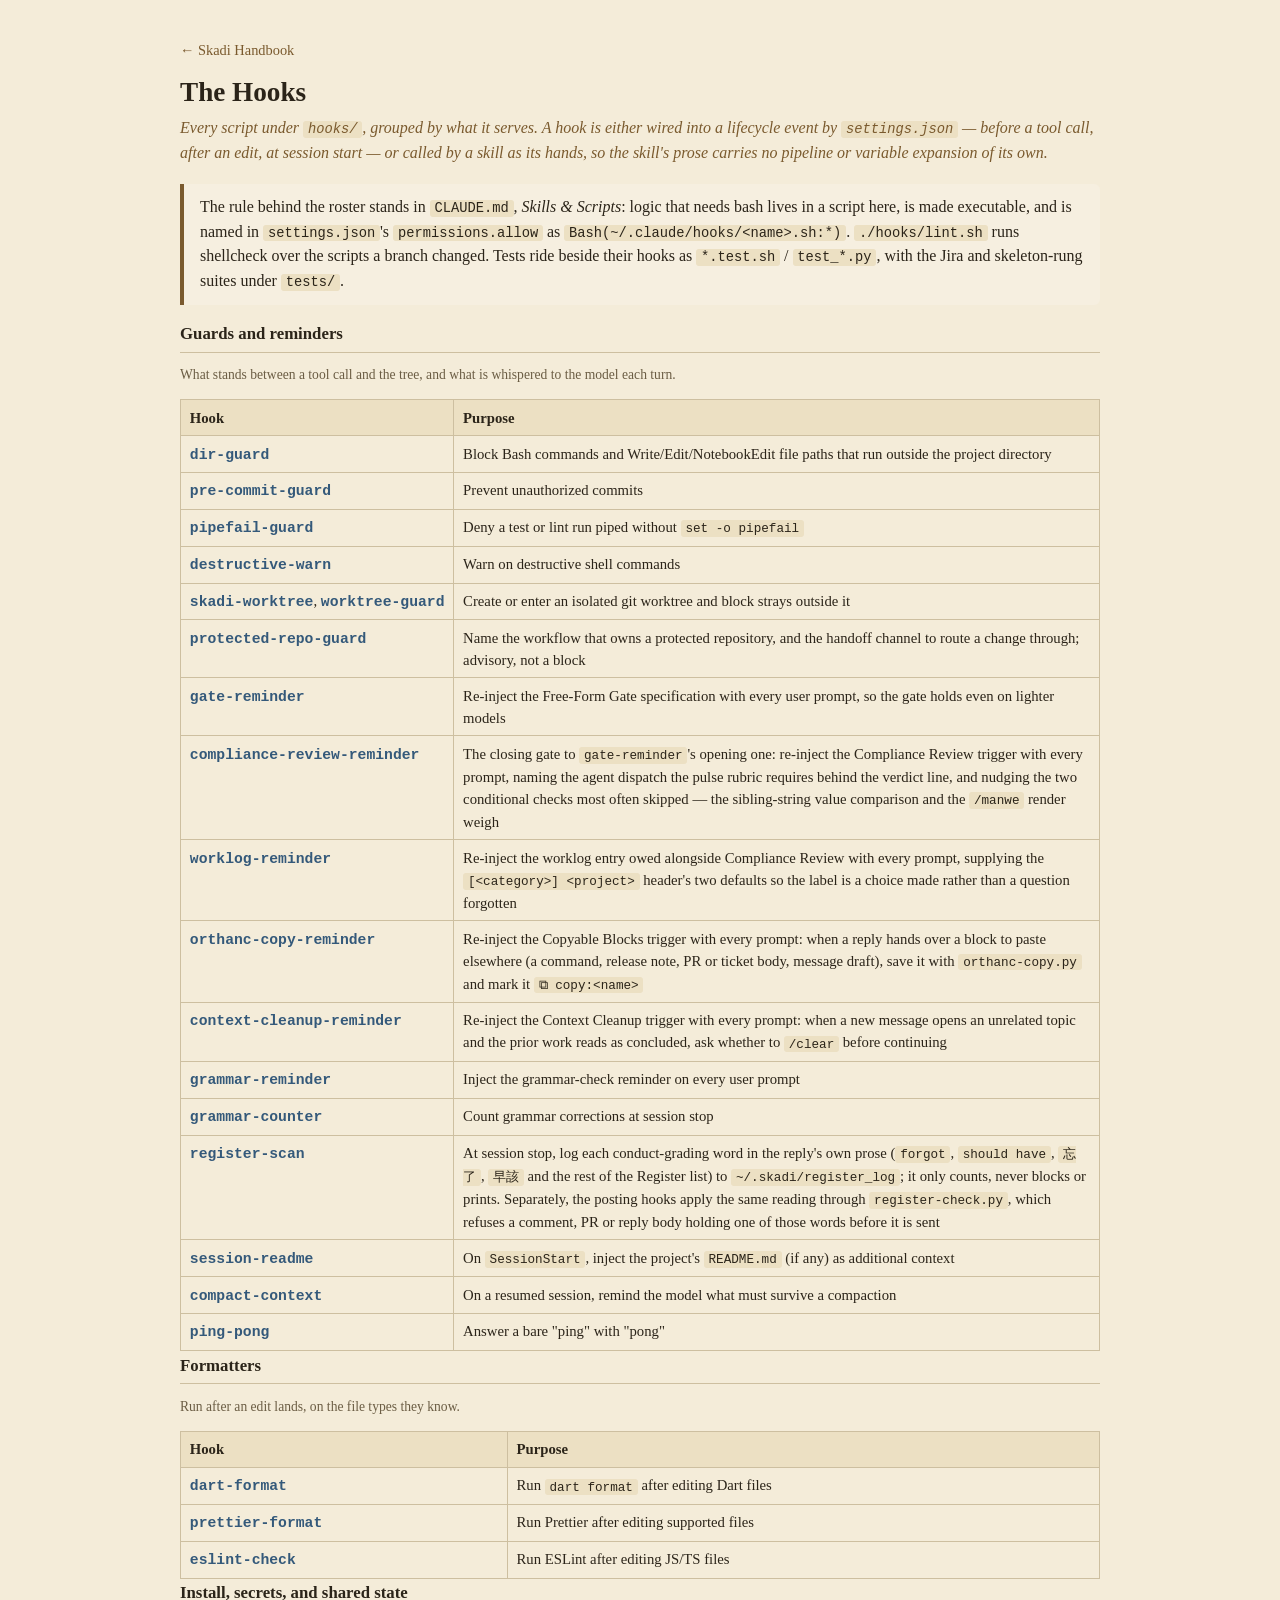
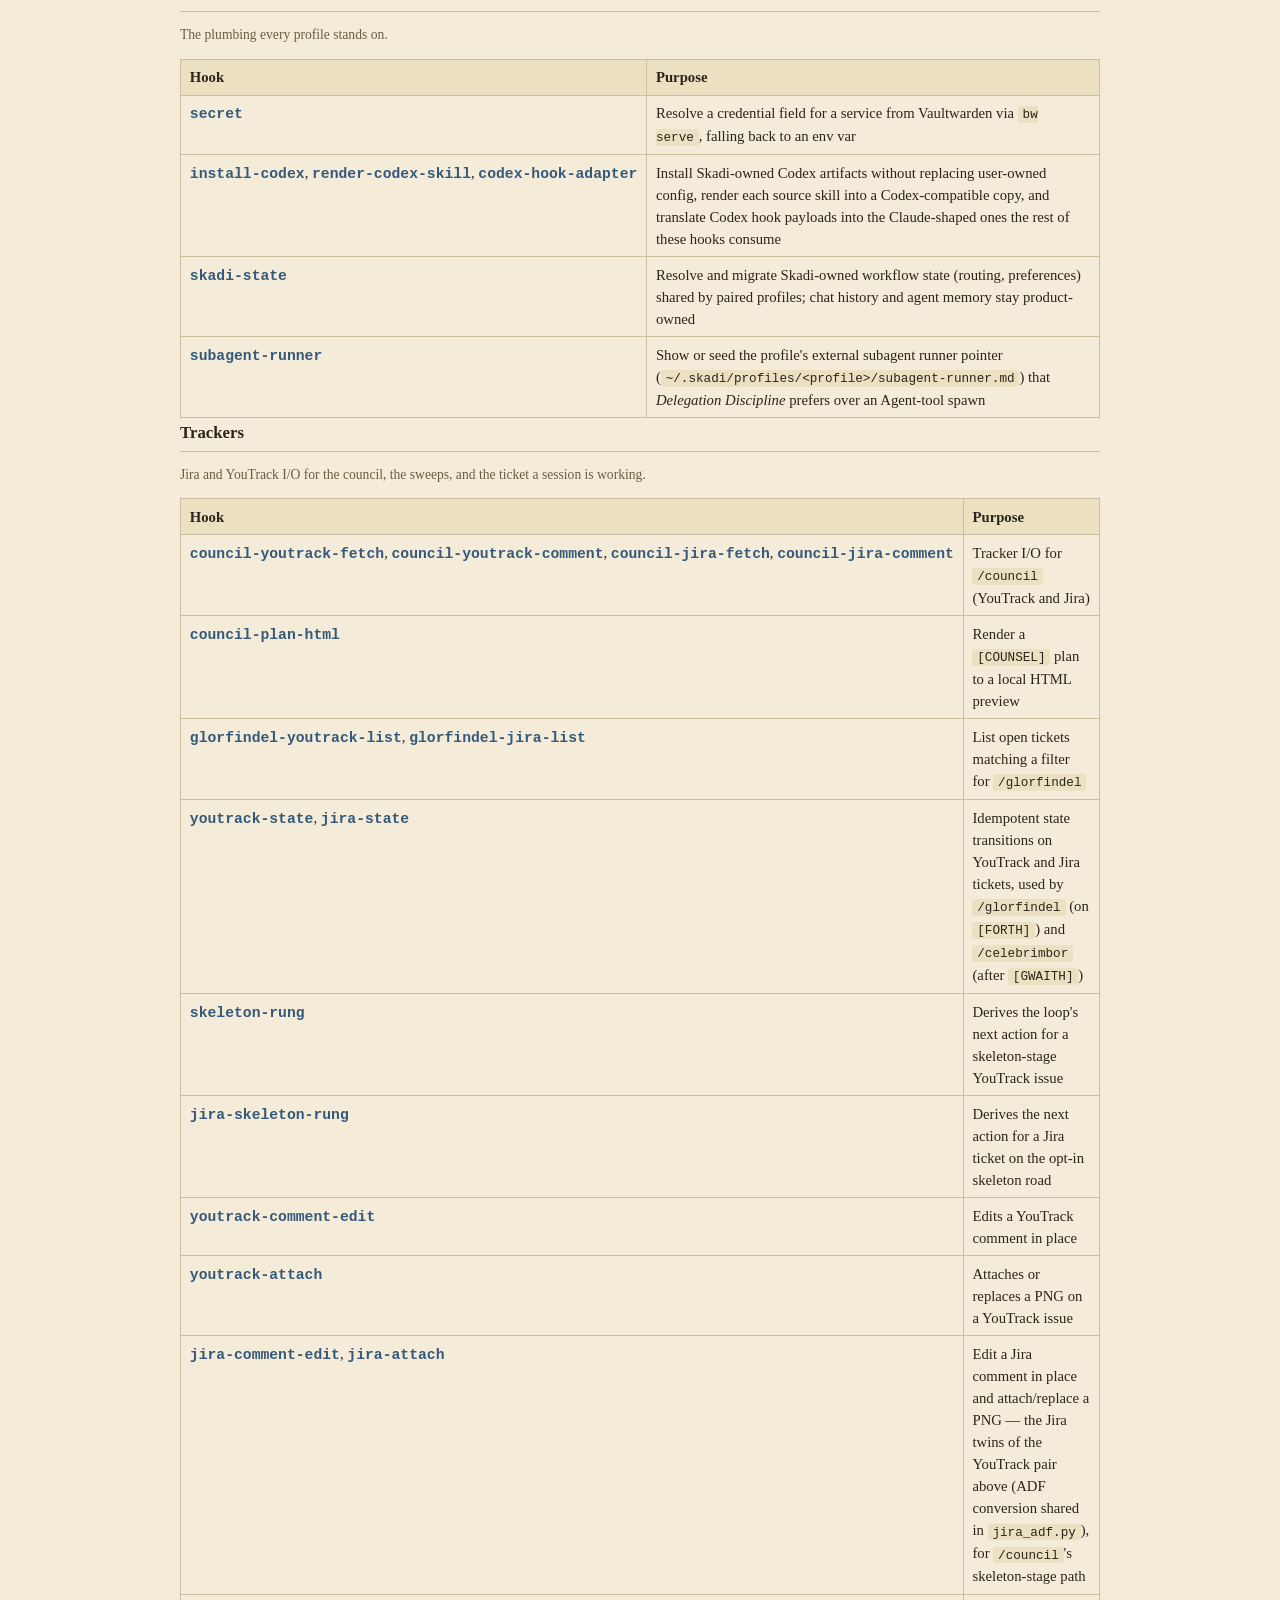
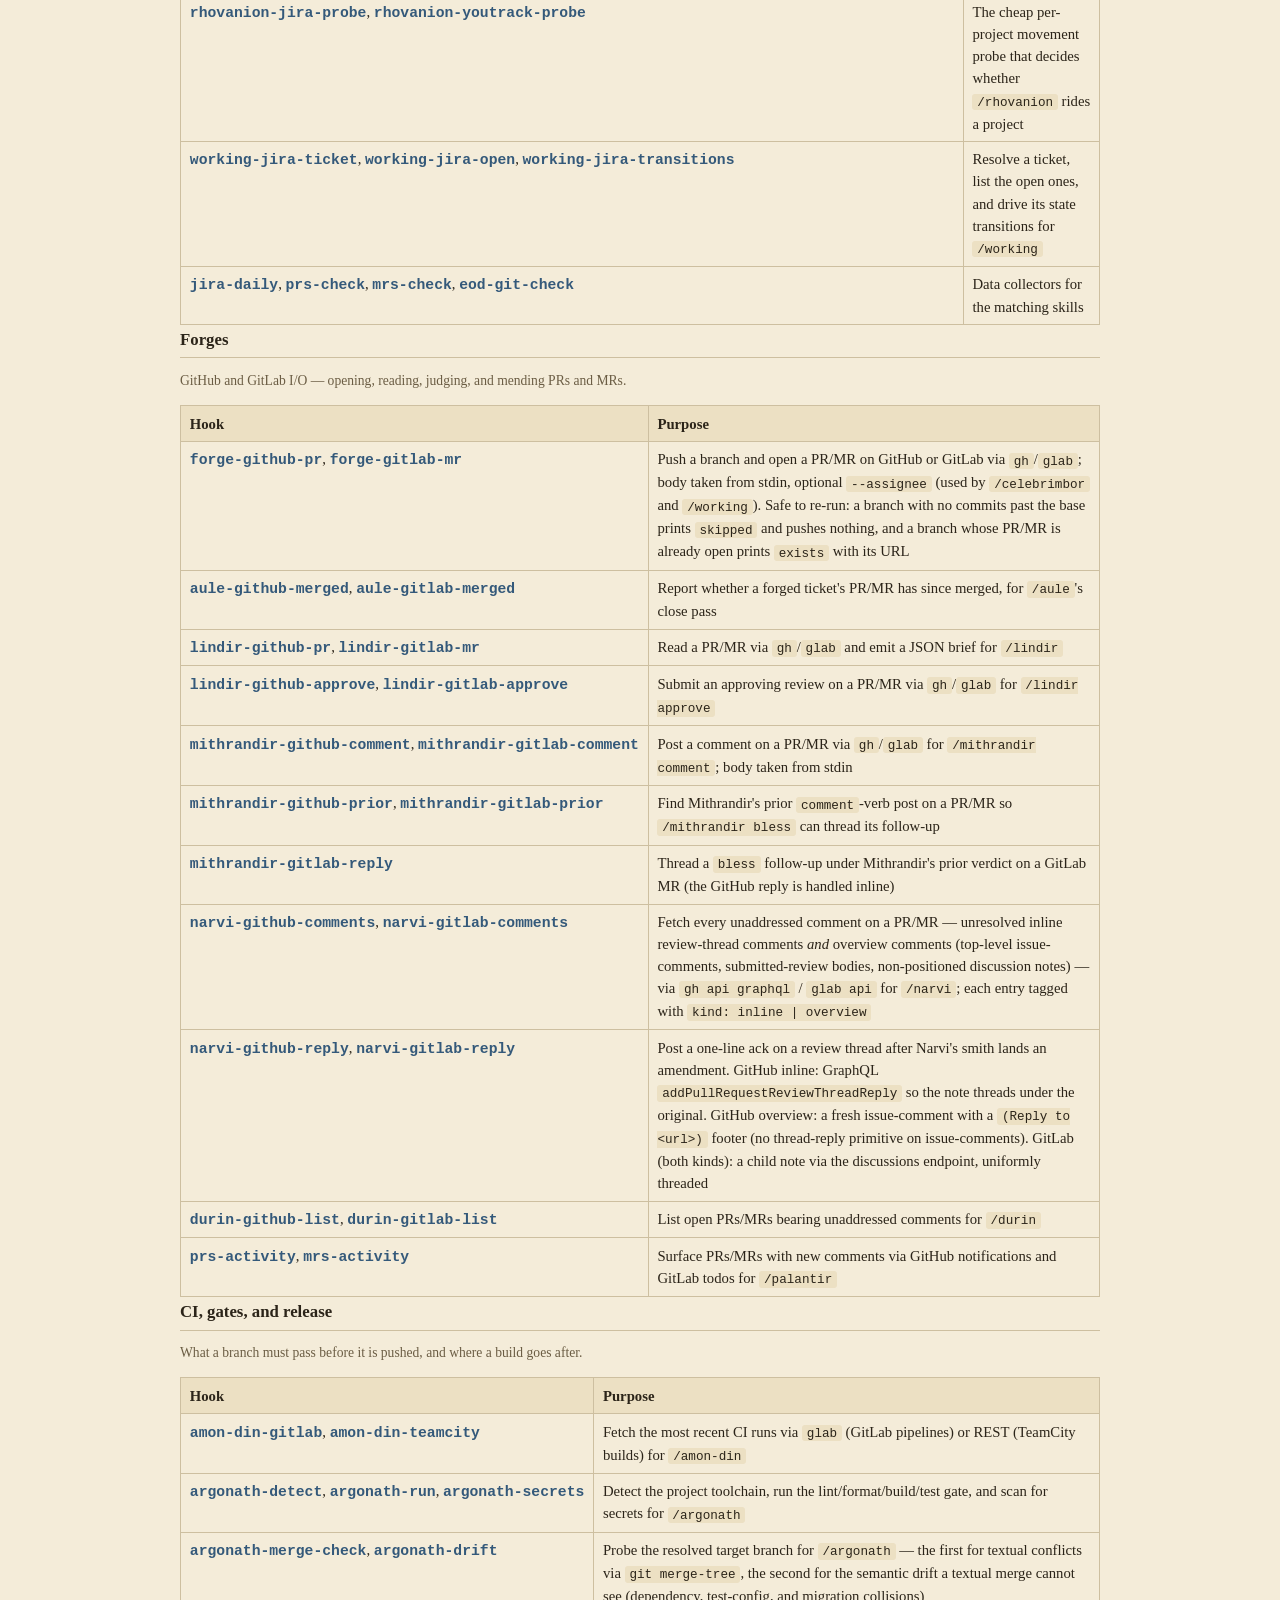
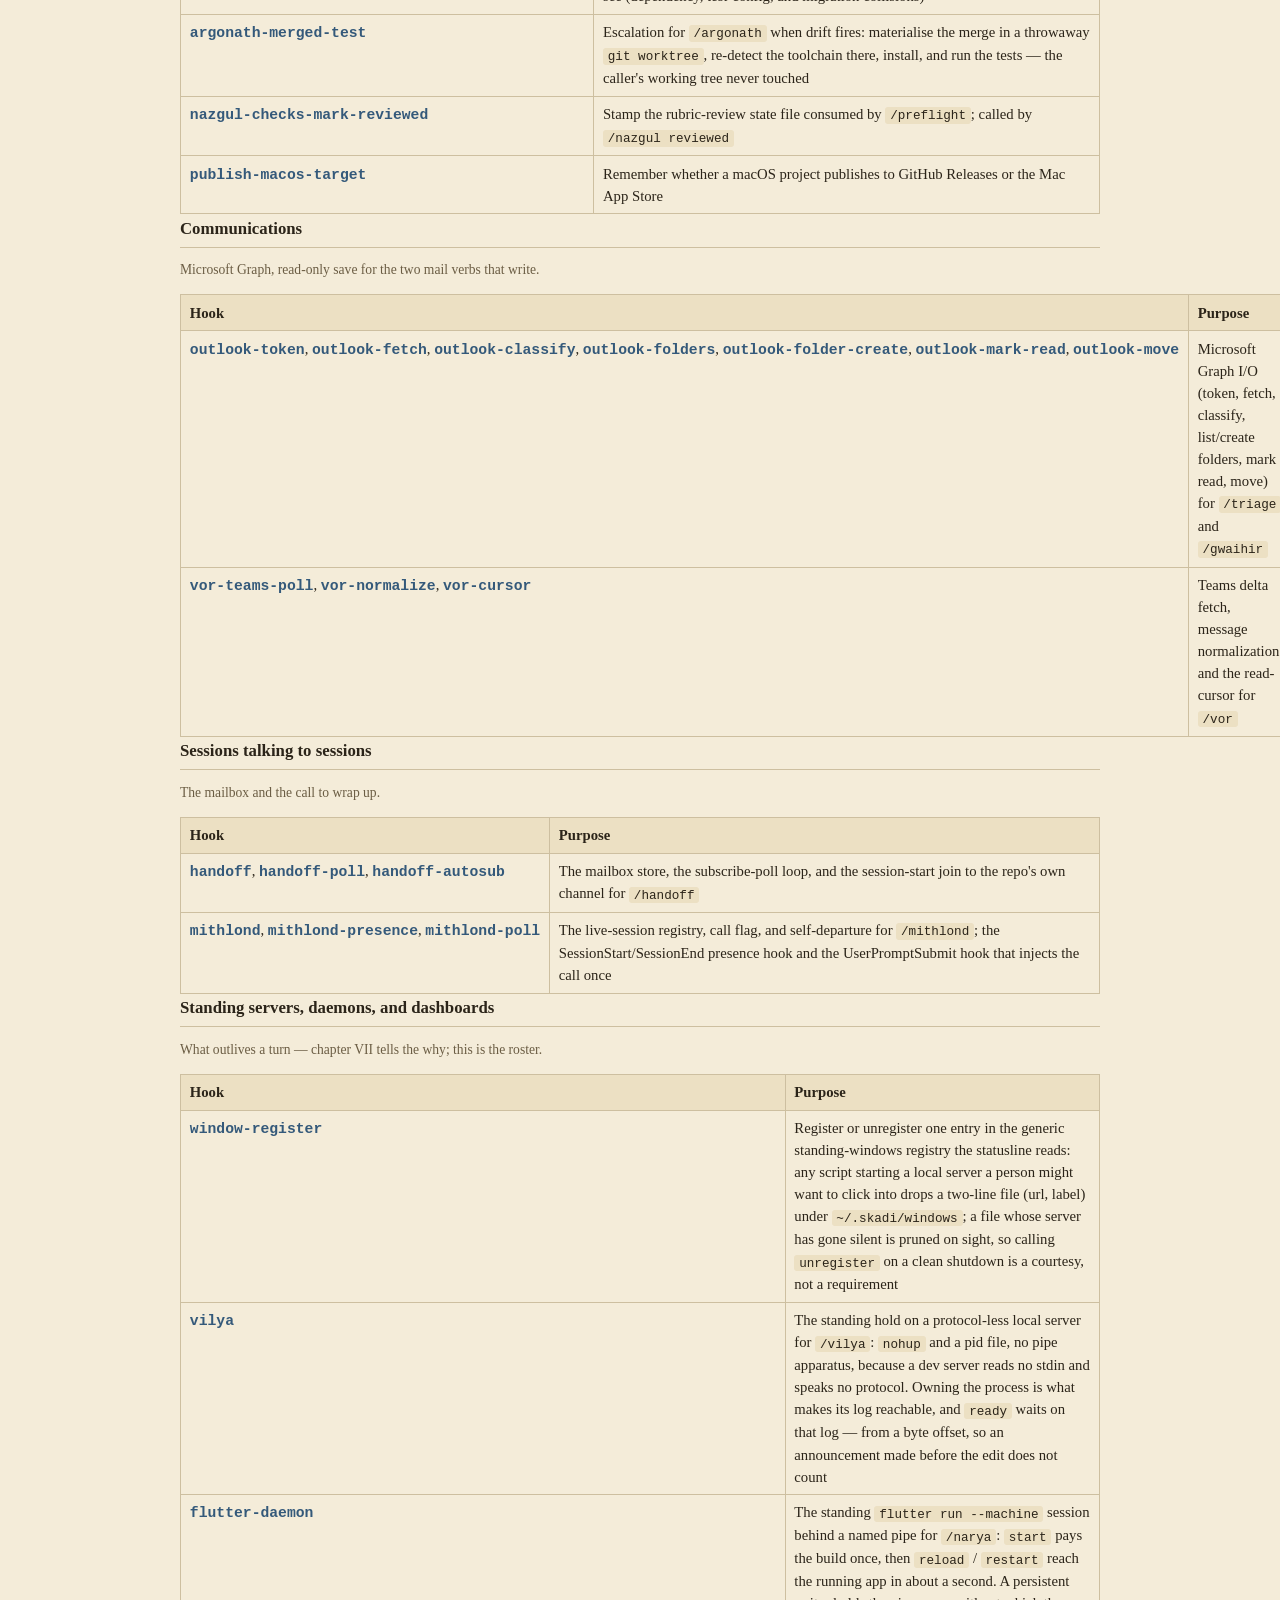
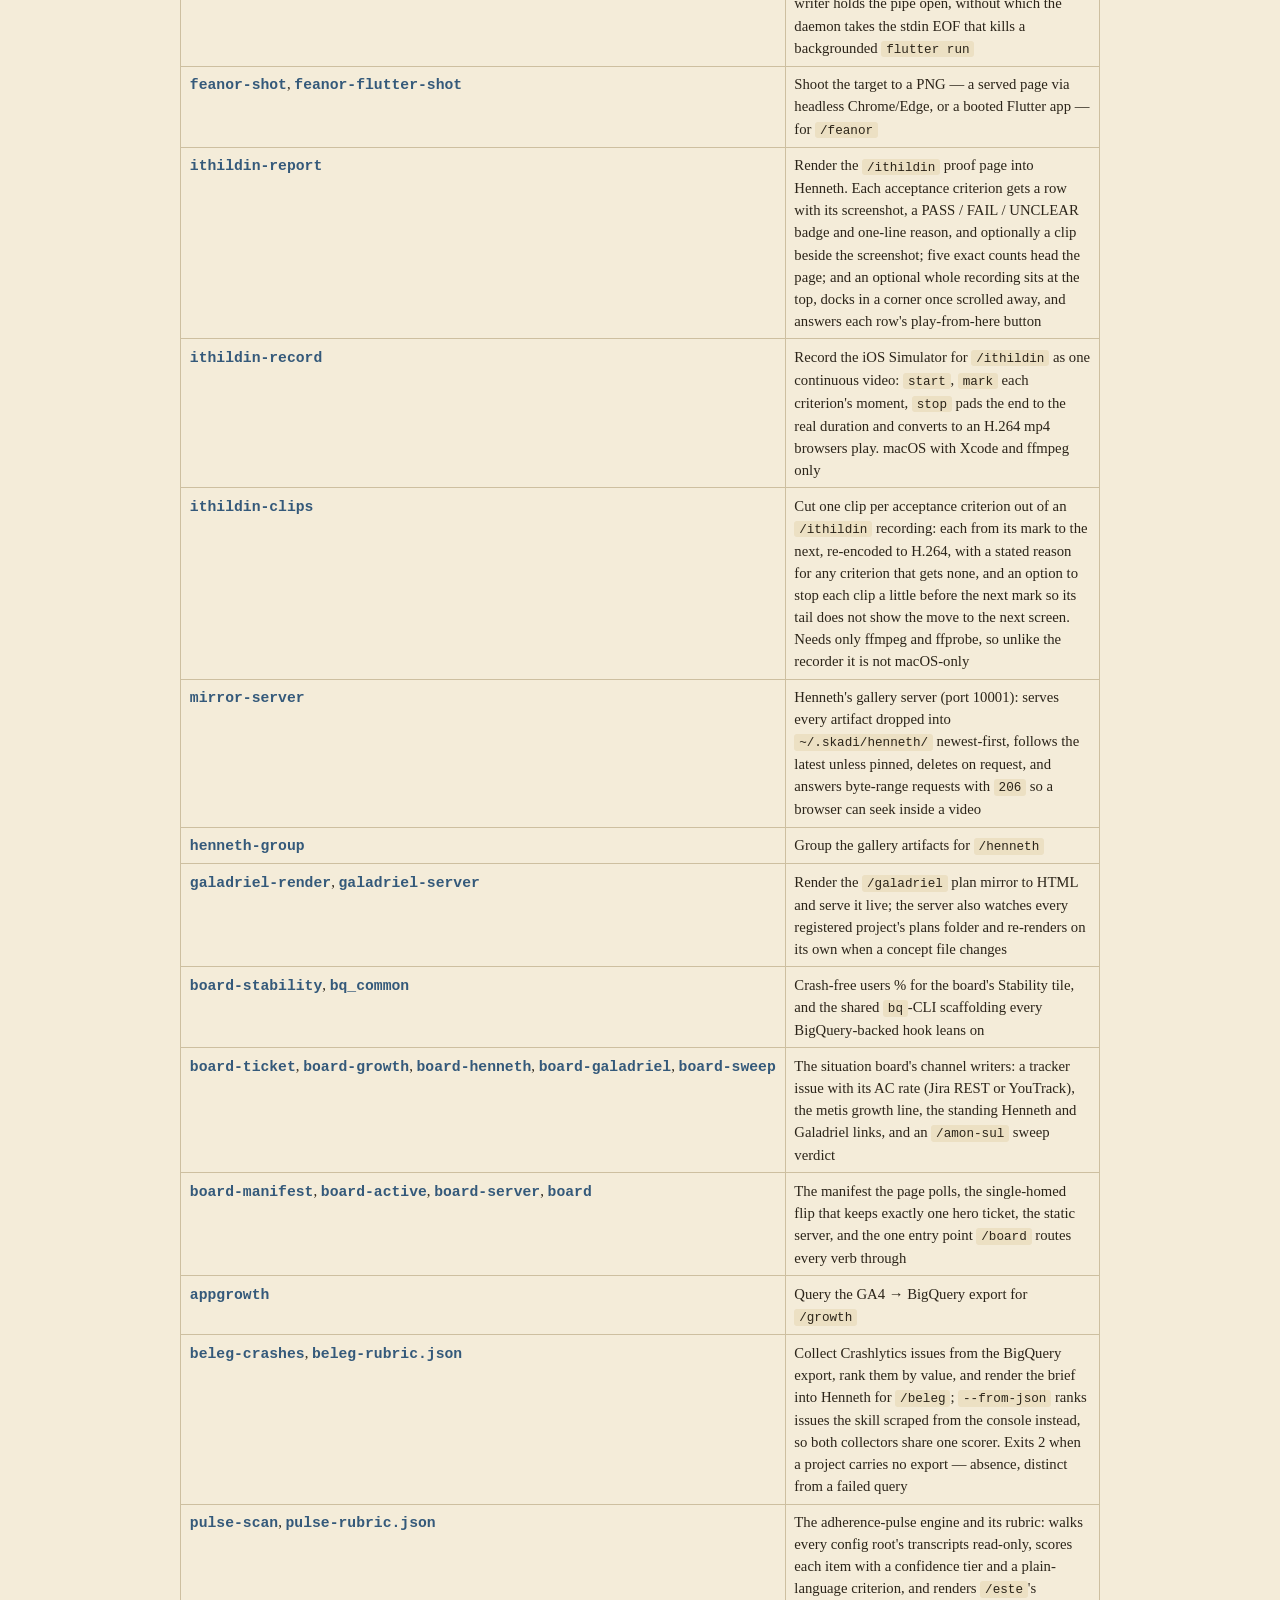
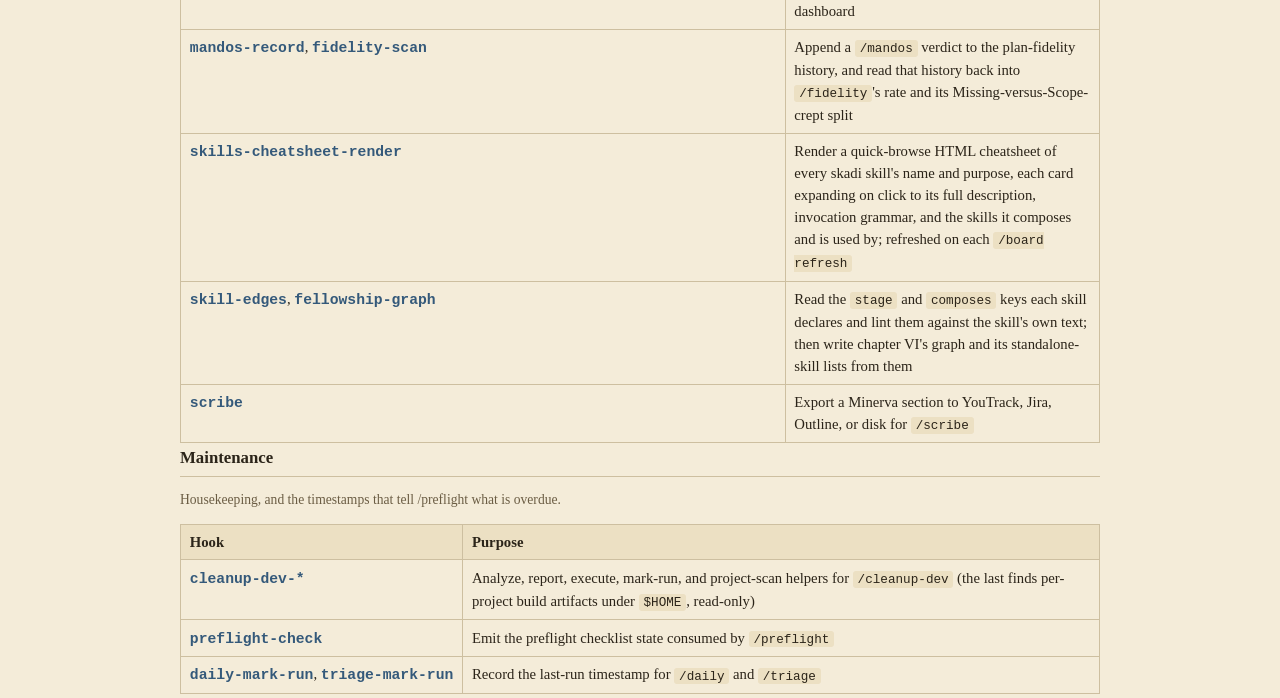
==== commit 7cf2c138: "Refuse posts whose body grades a person's conduct The Stop hook only reads chat replies, so the text" ====
--- a/handbook/hooks.html
+++ b/handbook/hooks.html
@@ -115,7 +115,7 @@
           </tr>
           <tr>
             <td><span class="name">register-scan</span></td>
-            <td>At session stop, log each conduct-grading word in the reply's own prose (<code>forgot</code>, <code>should have</code>, <code>忘了</code>, <code>早該</code> and the rest of the Register list) to <code>~/.skadi/register_log</code>; it only counts, never blocks or prints</td>
+            <td>At session stop, log each conduct-grading word in the reply's own prose (<code>forgot</code>, <code>should have</code>, <code>忘了</code>, <code>早該</code> and the rest of the Register list) to <code>~/.skadi/register_log</code>; it only counts, never blocks or prints. Separately, the posting hooks apply the same reading through <code>register-check.py</code>, which refuses a comment, PR or reply body holding one of those words before it is sent</td>
           </tr>
           <tr>
             <td><span class="name">session-readme</span></td>
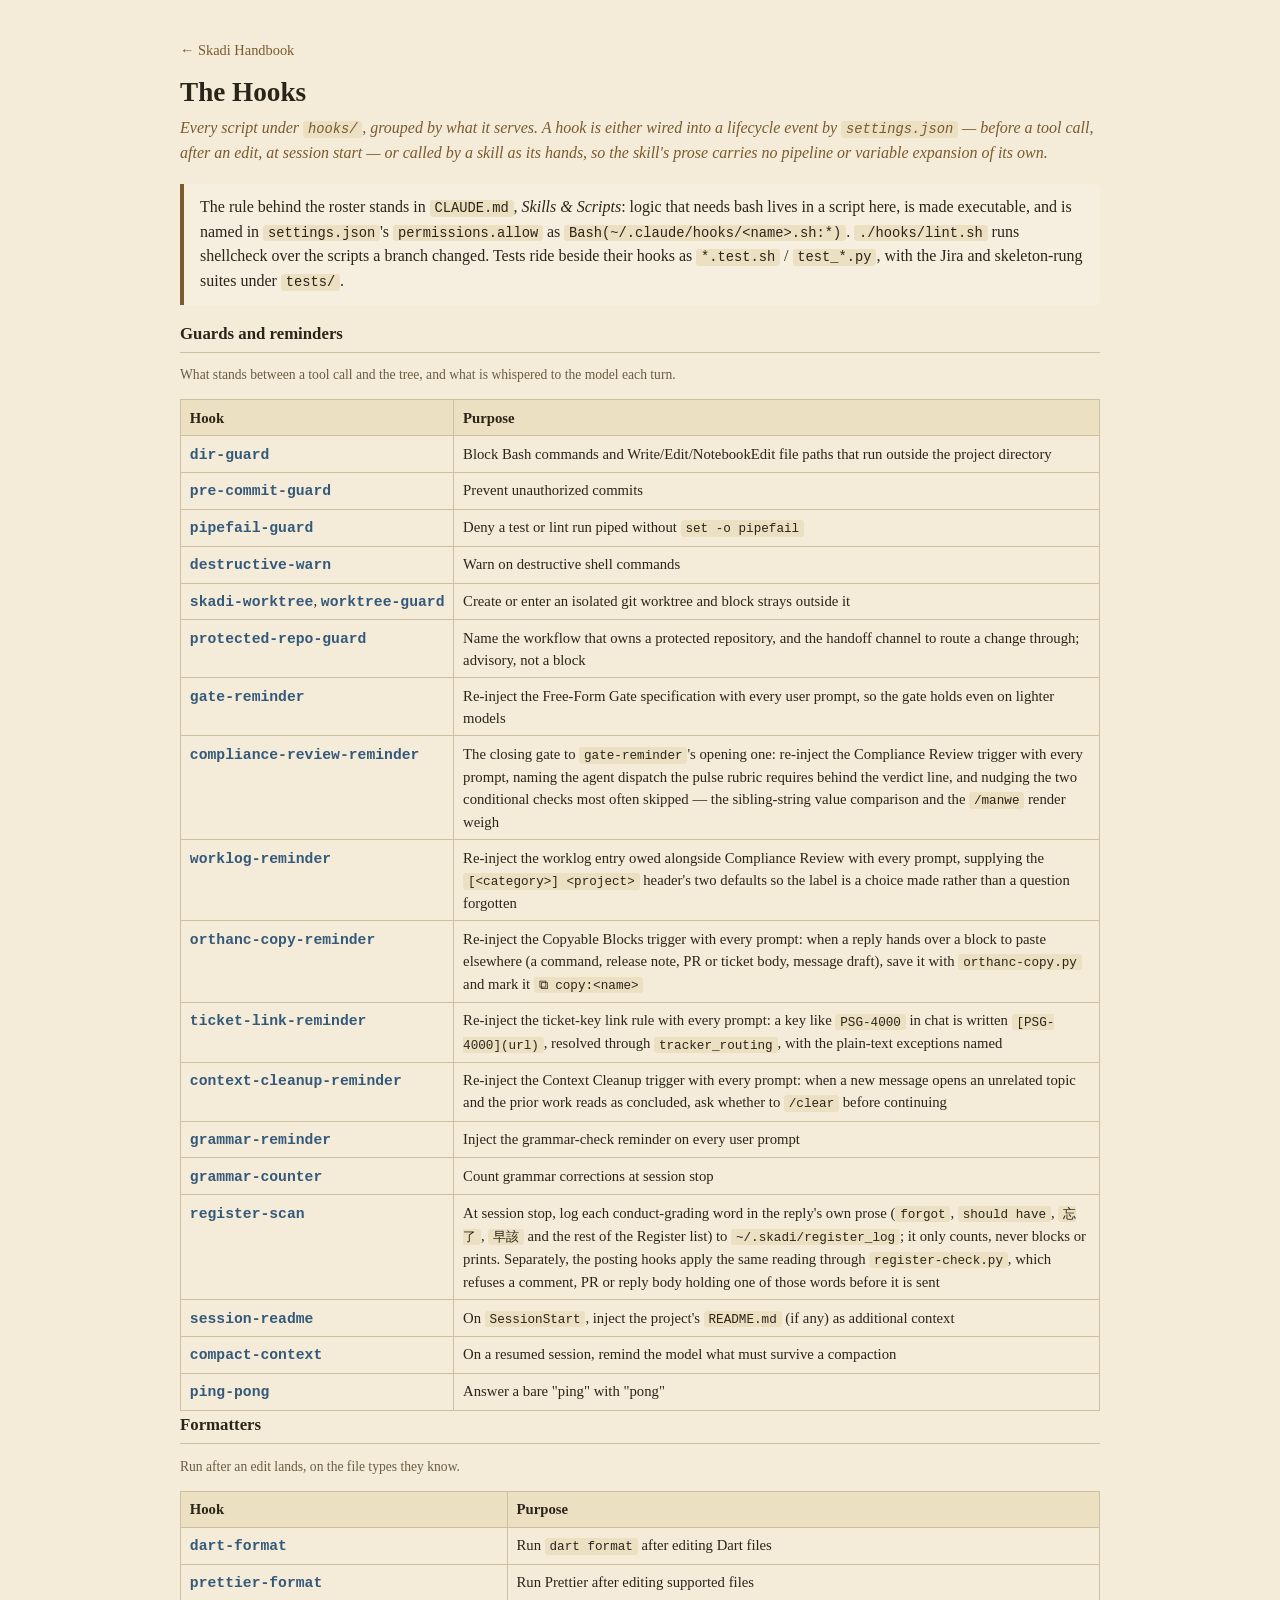
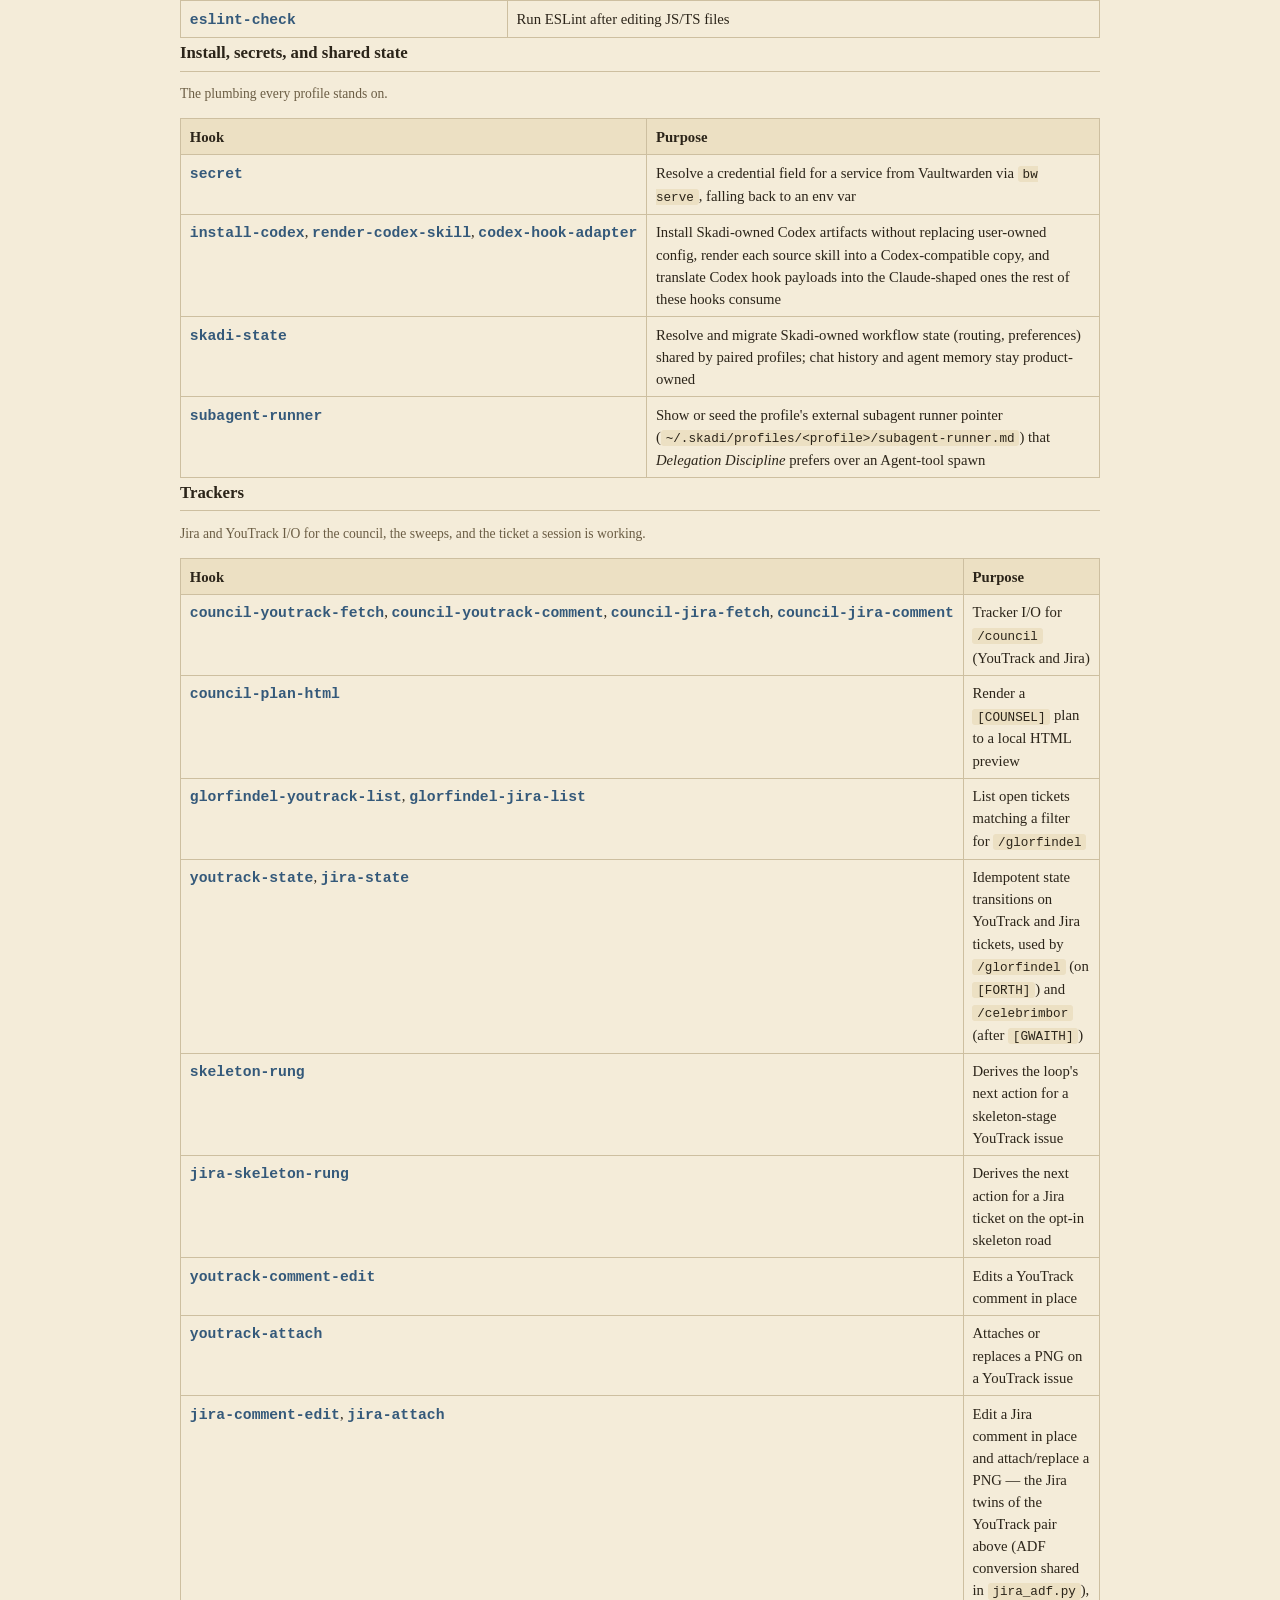
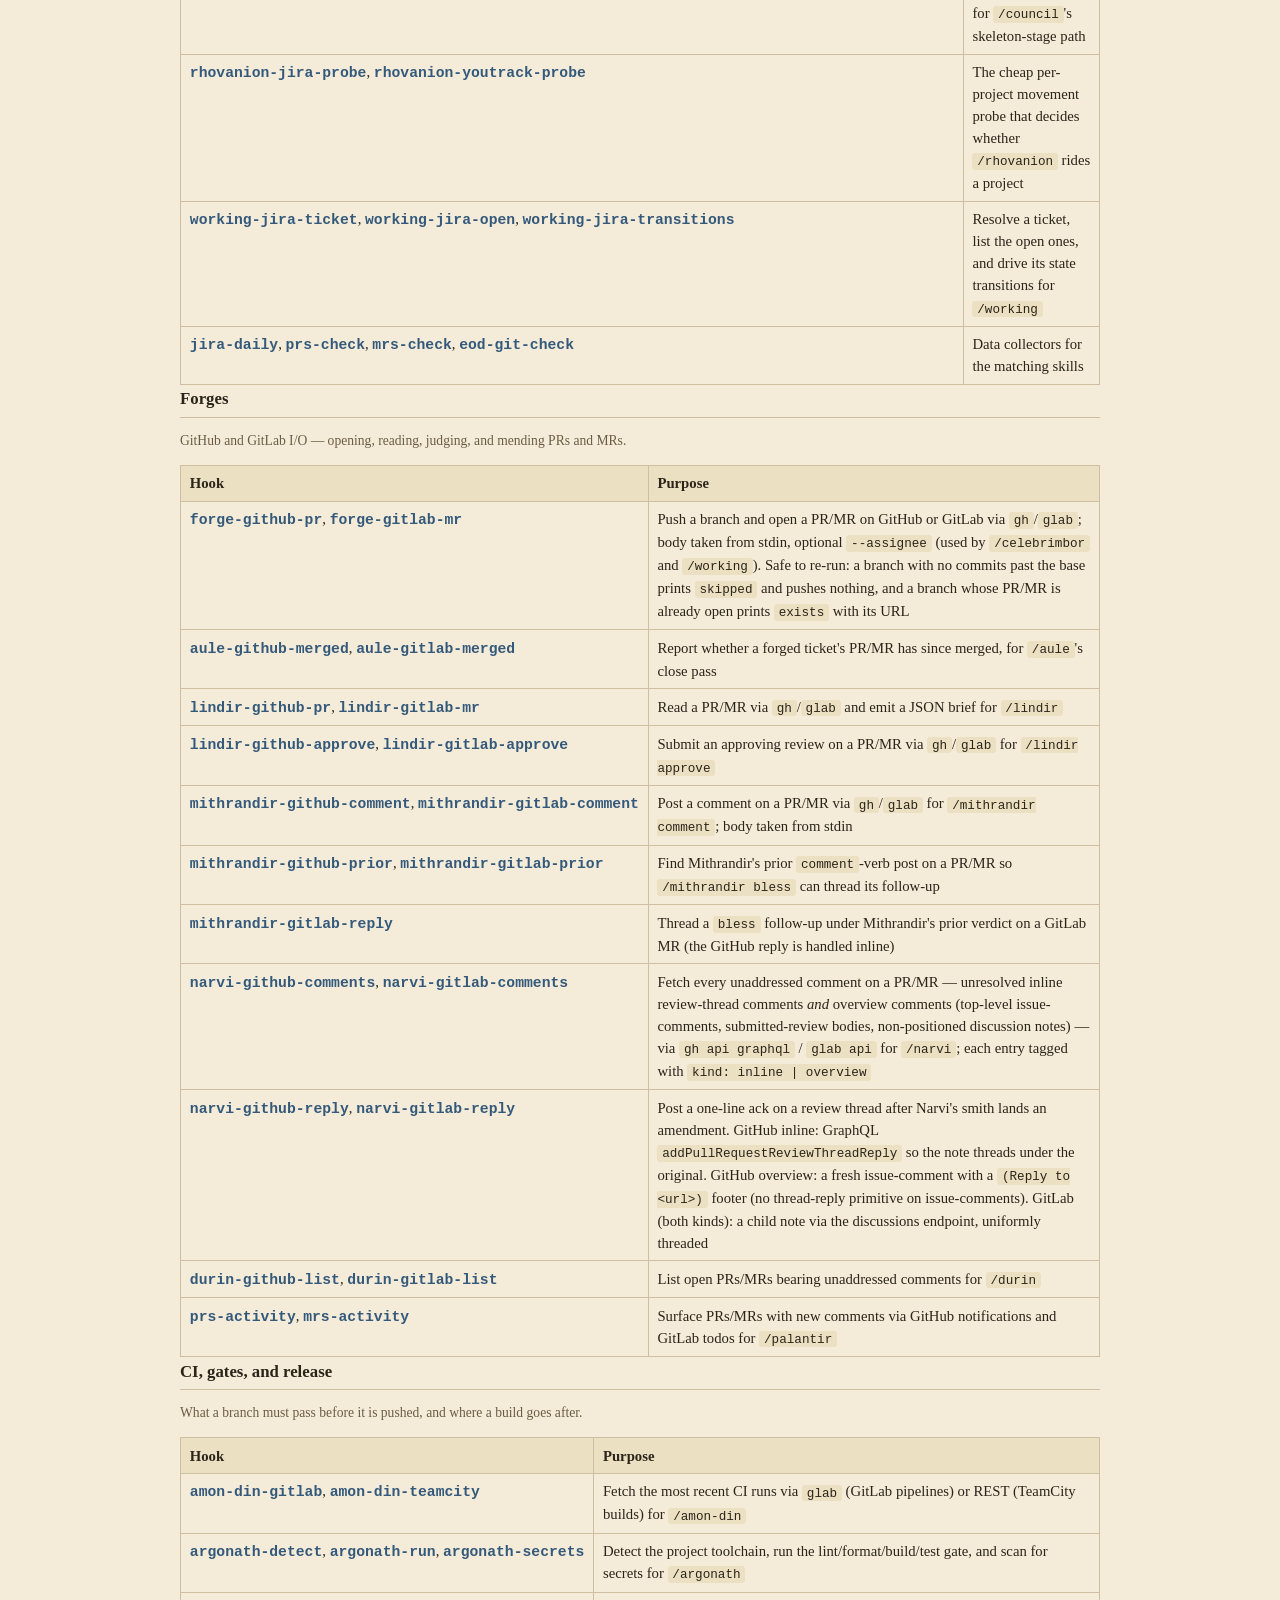
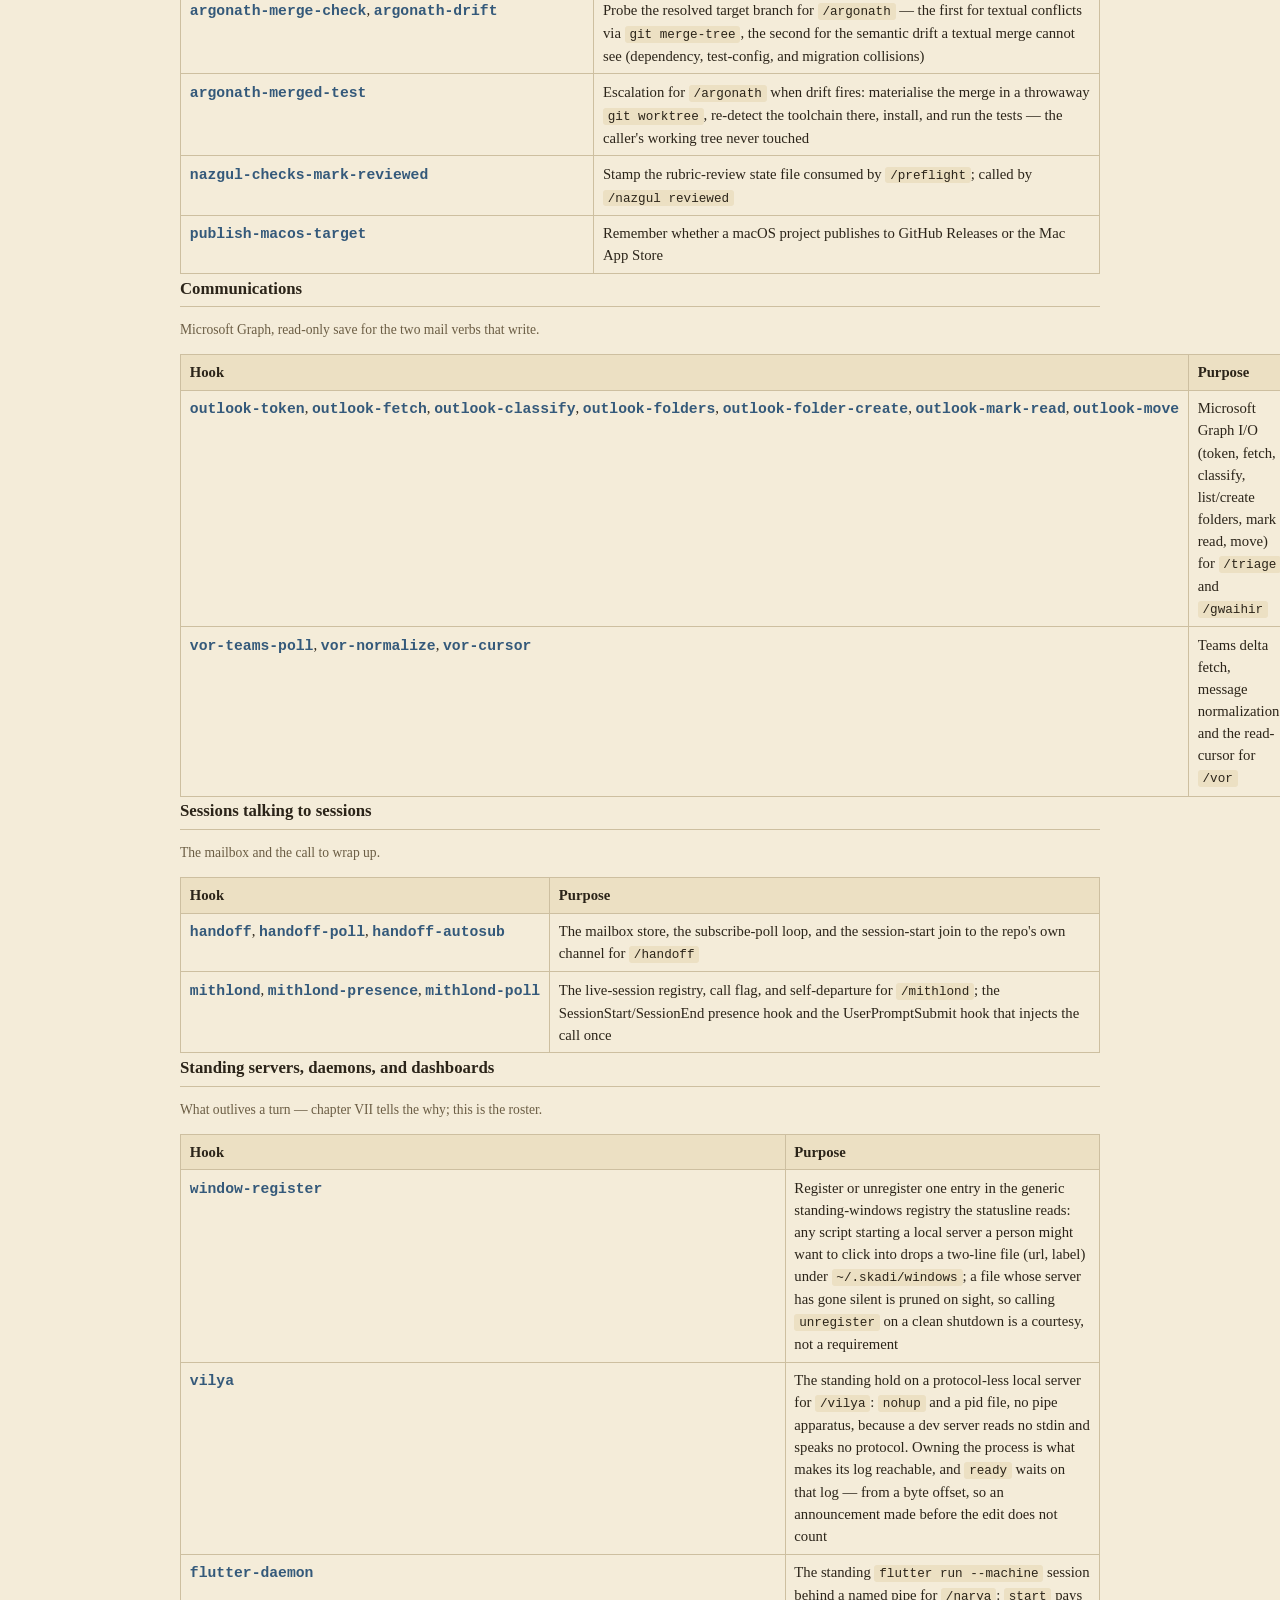
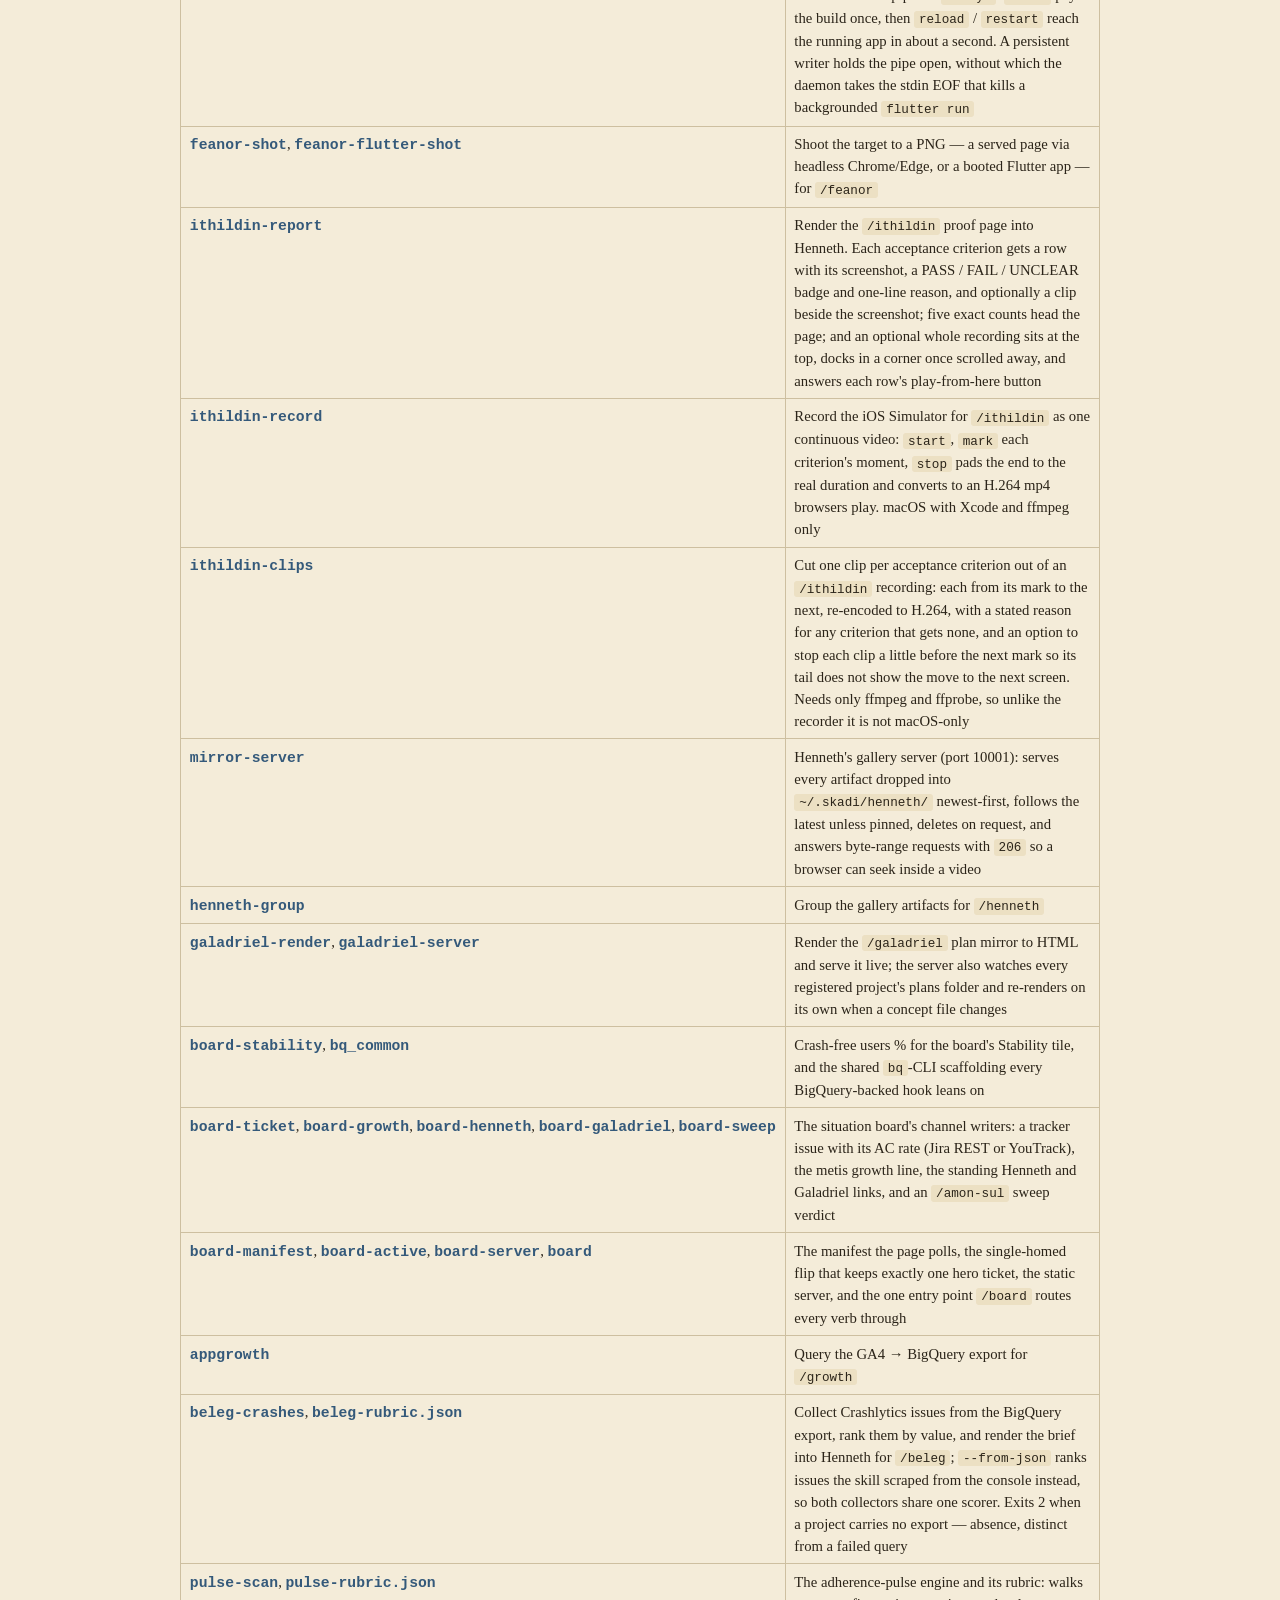
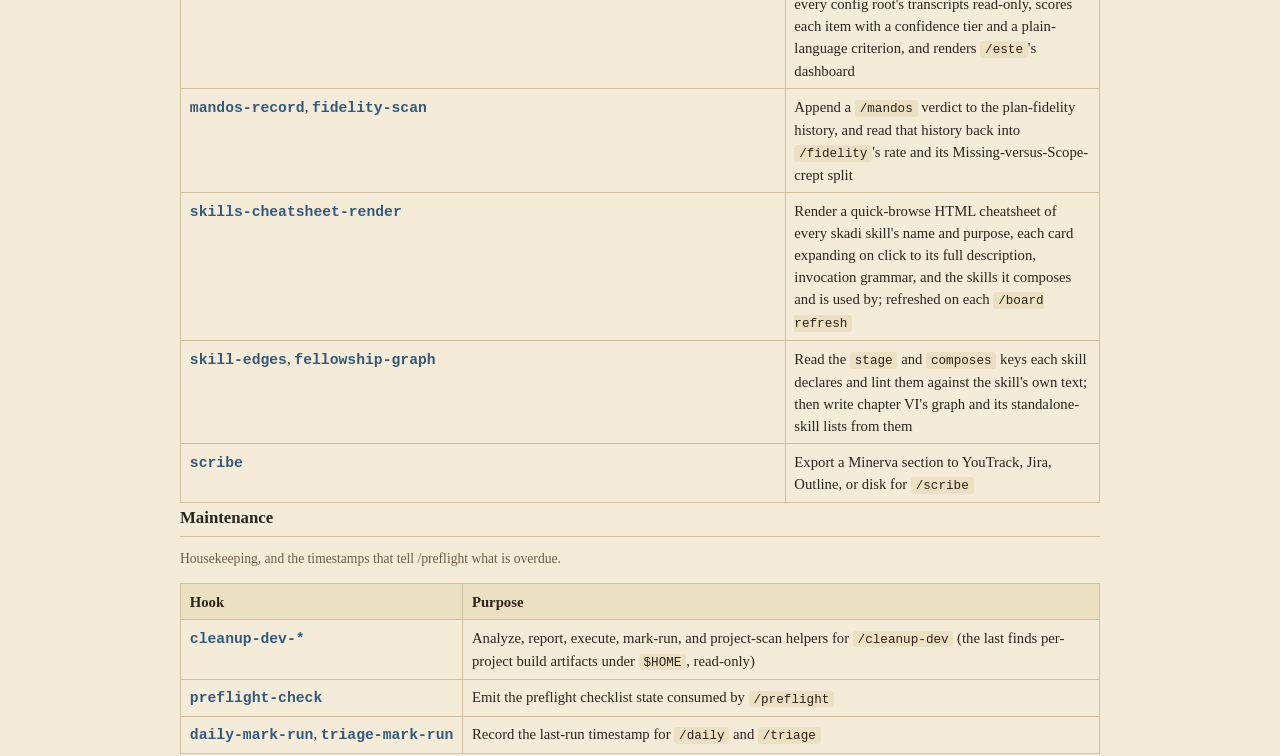
==== commit 74e3f1e7: "Remind every prompt to write ticket keys as links The Links in Chat rule for ticket keys lived in CL" ====
--- a/handbook/hooks.html
+++ b/handbook/hooks.html
@@ -102,6 +102,10 @@
             <td>Re-inject the Copyable Blocks trigger with every prompt: when a reply hands over a block to paste elsewhere (a command, release note, PR or ticket body, message draft), save it with <code>orthanc-copy.py</code> and mark it <code>⧉ copy:&lt;name&gt;</code></td>
           </tr>
           <tr>
+            <td><span class="name">ticket-link-reminder</span></td>
+            <td>Re-inject the ticket-key link rule with every prompt: a key like <code>PSG-4000</code> in chat is written <code>[PSG-4000](url)</code>, resolved through <code>tracker_routing</code>, with the plain-text exceptions named</td>
+          </tr>
+          <tr>
             <td><span class="name">context-cleanup-reminder</span></td>
             <td>Re-inject the Context Cleanup trigger with every prompt: when a new message opens an unrelated topic and the prior work reads as concluded, ask whether to <code>/clear</code> before continuing</td>
           </tr>
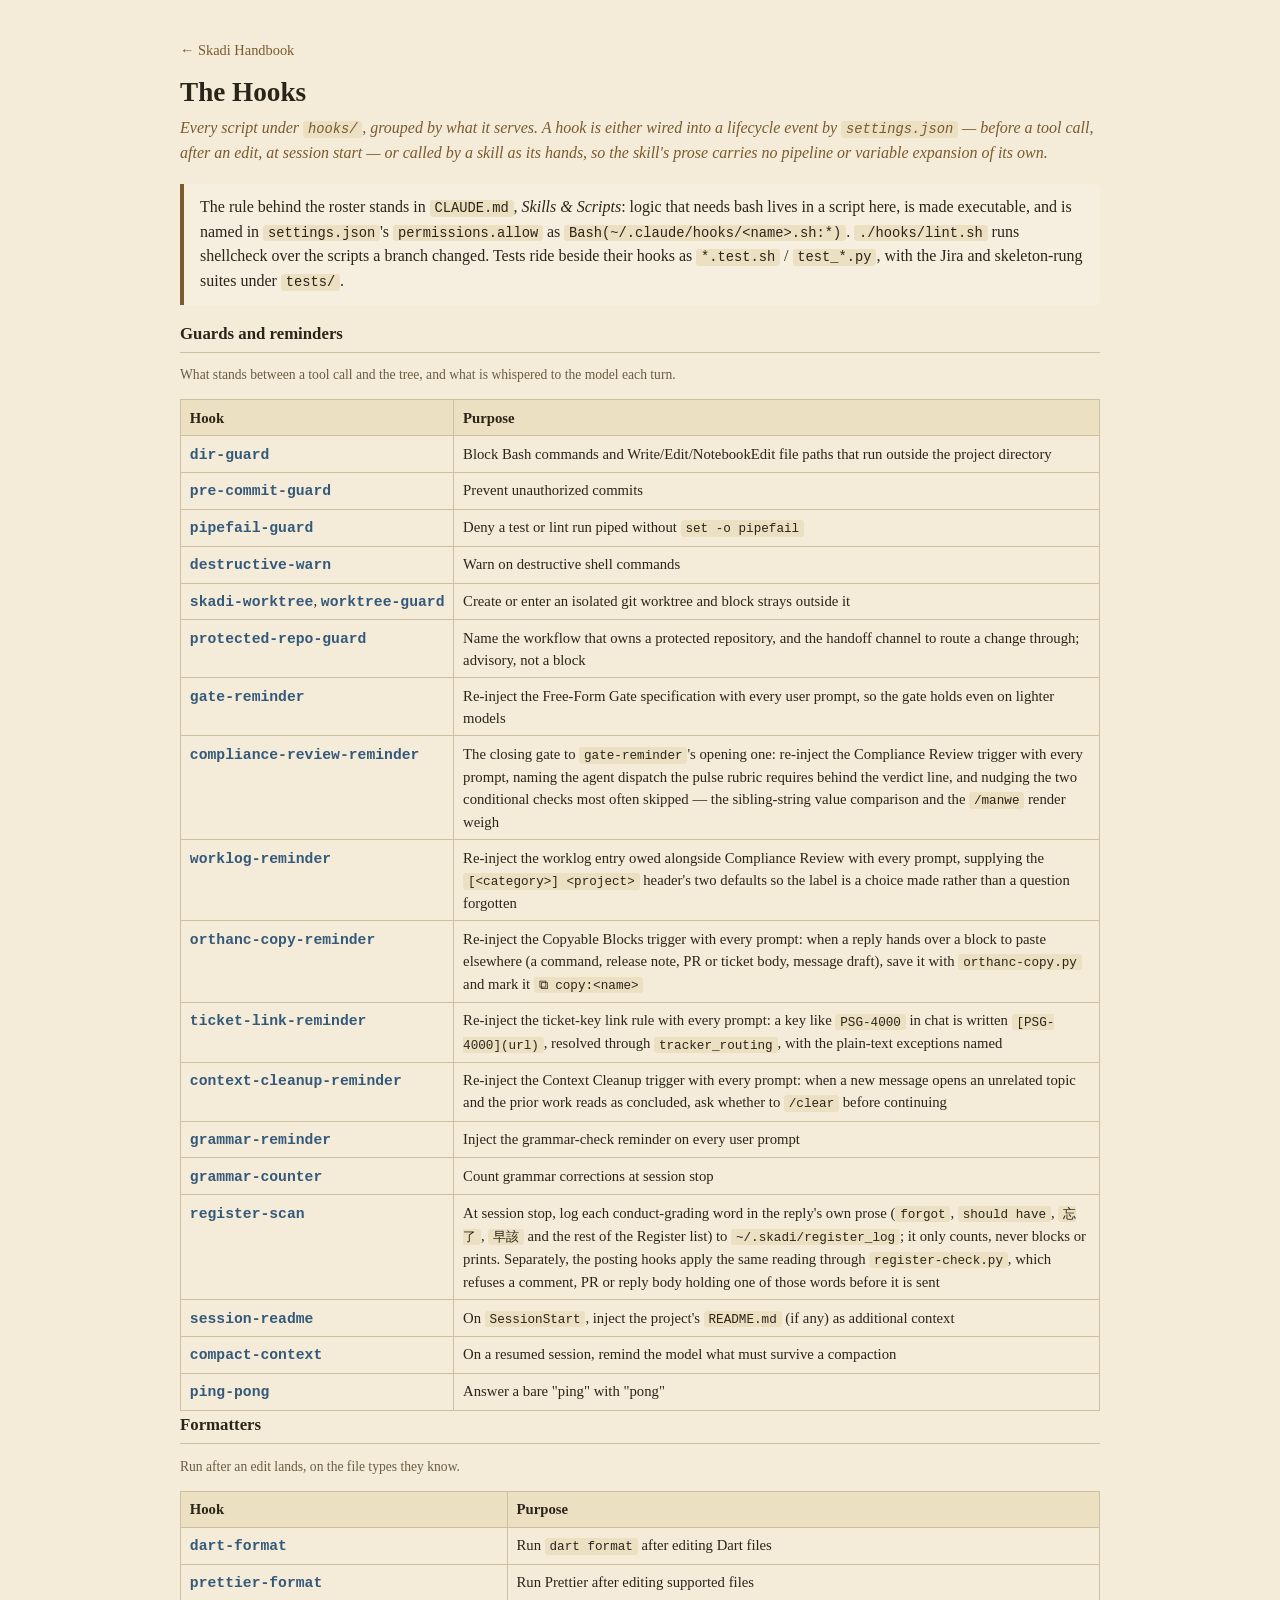
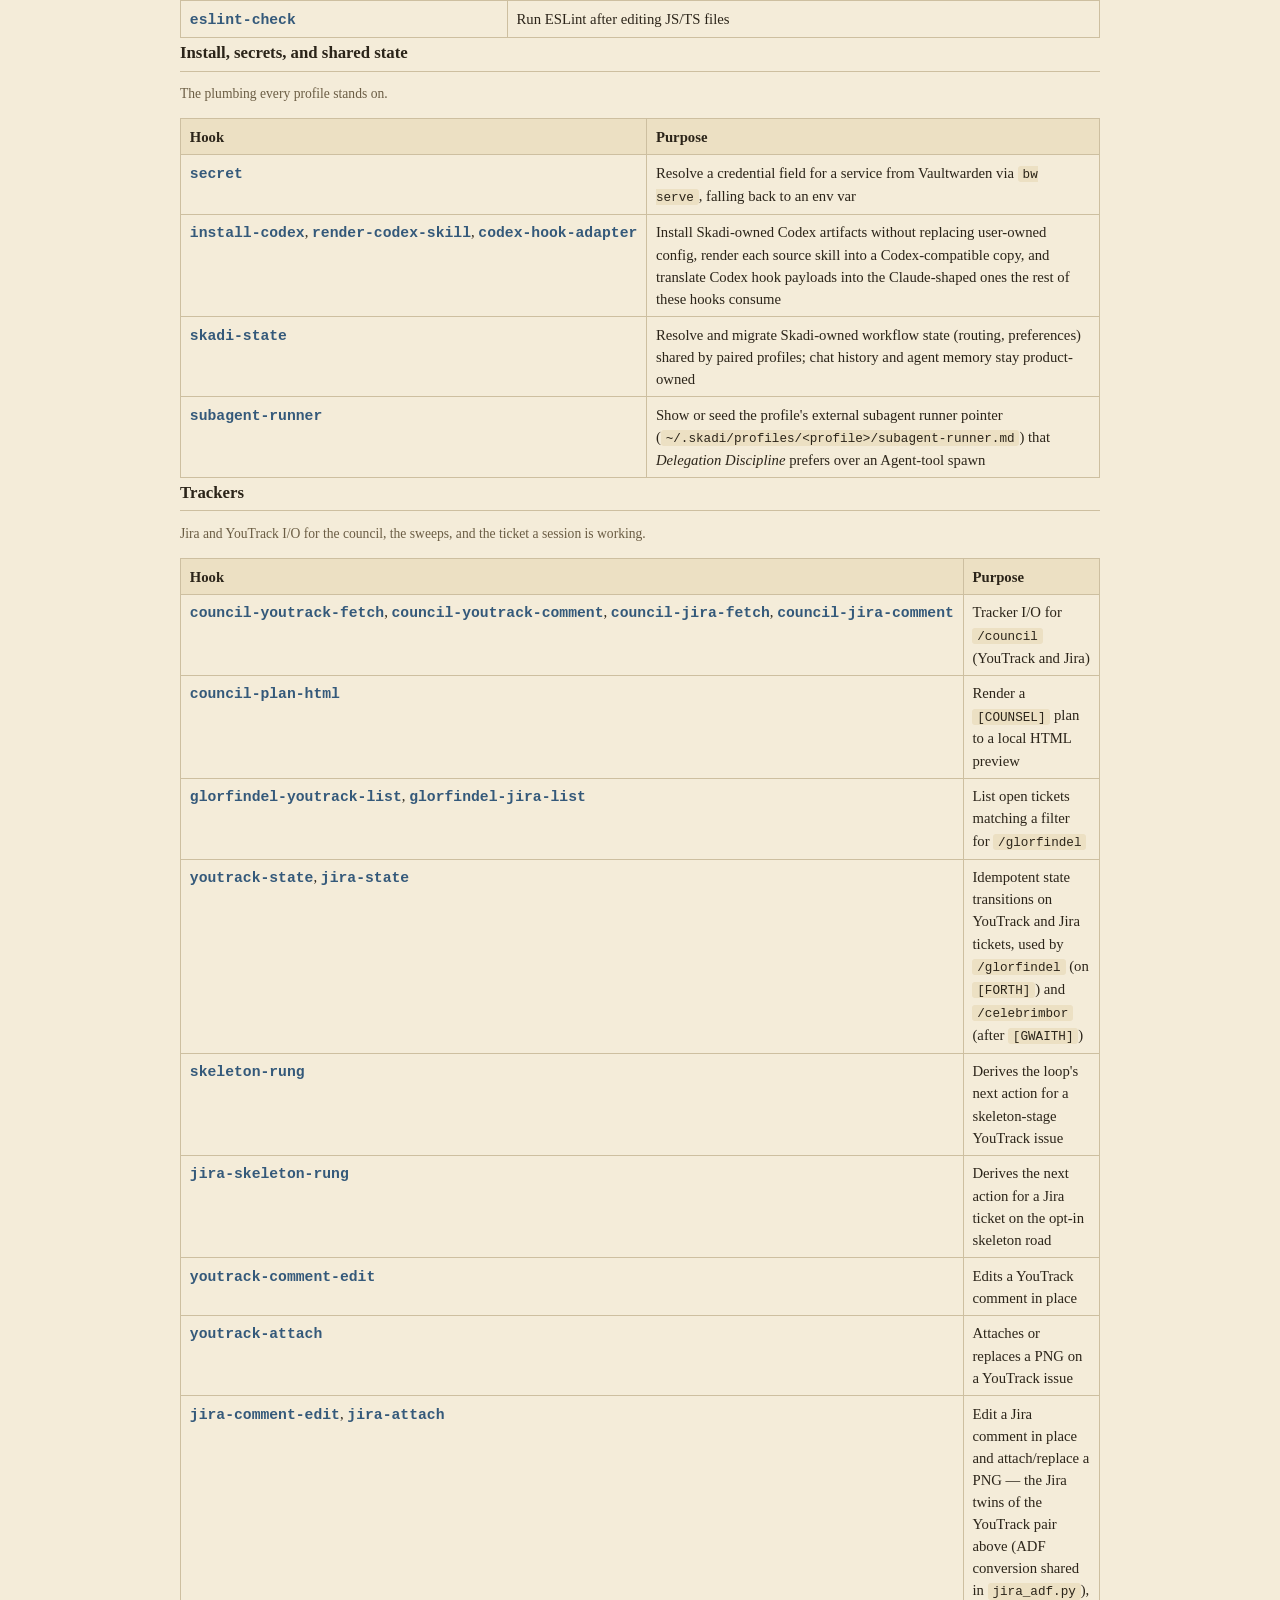
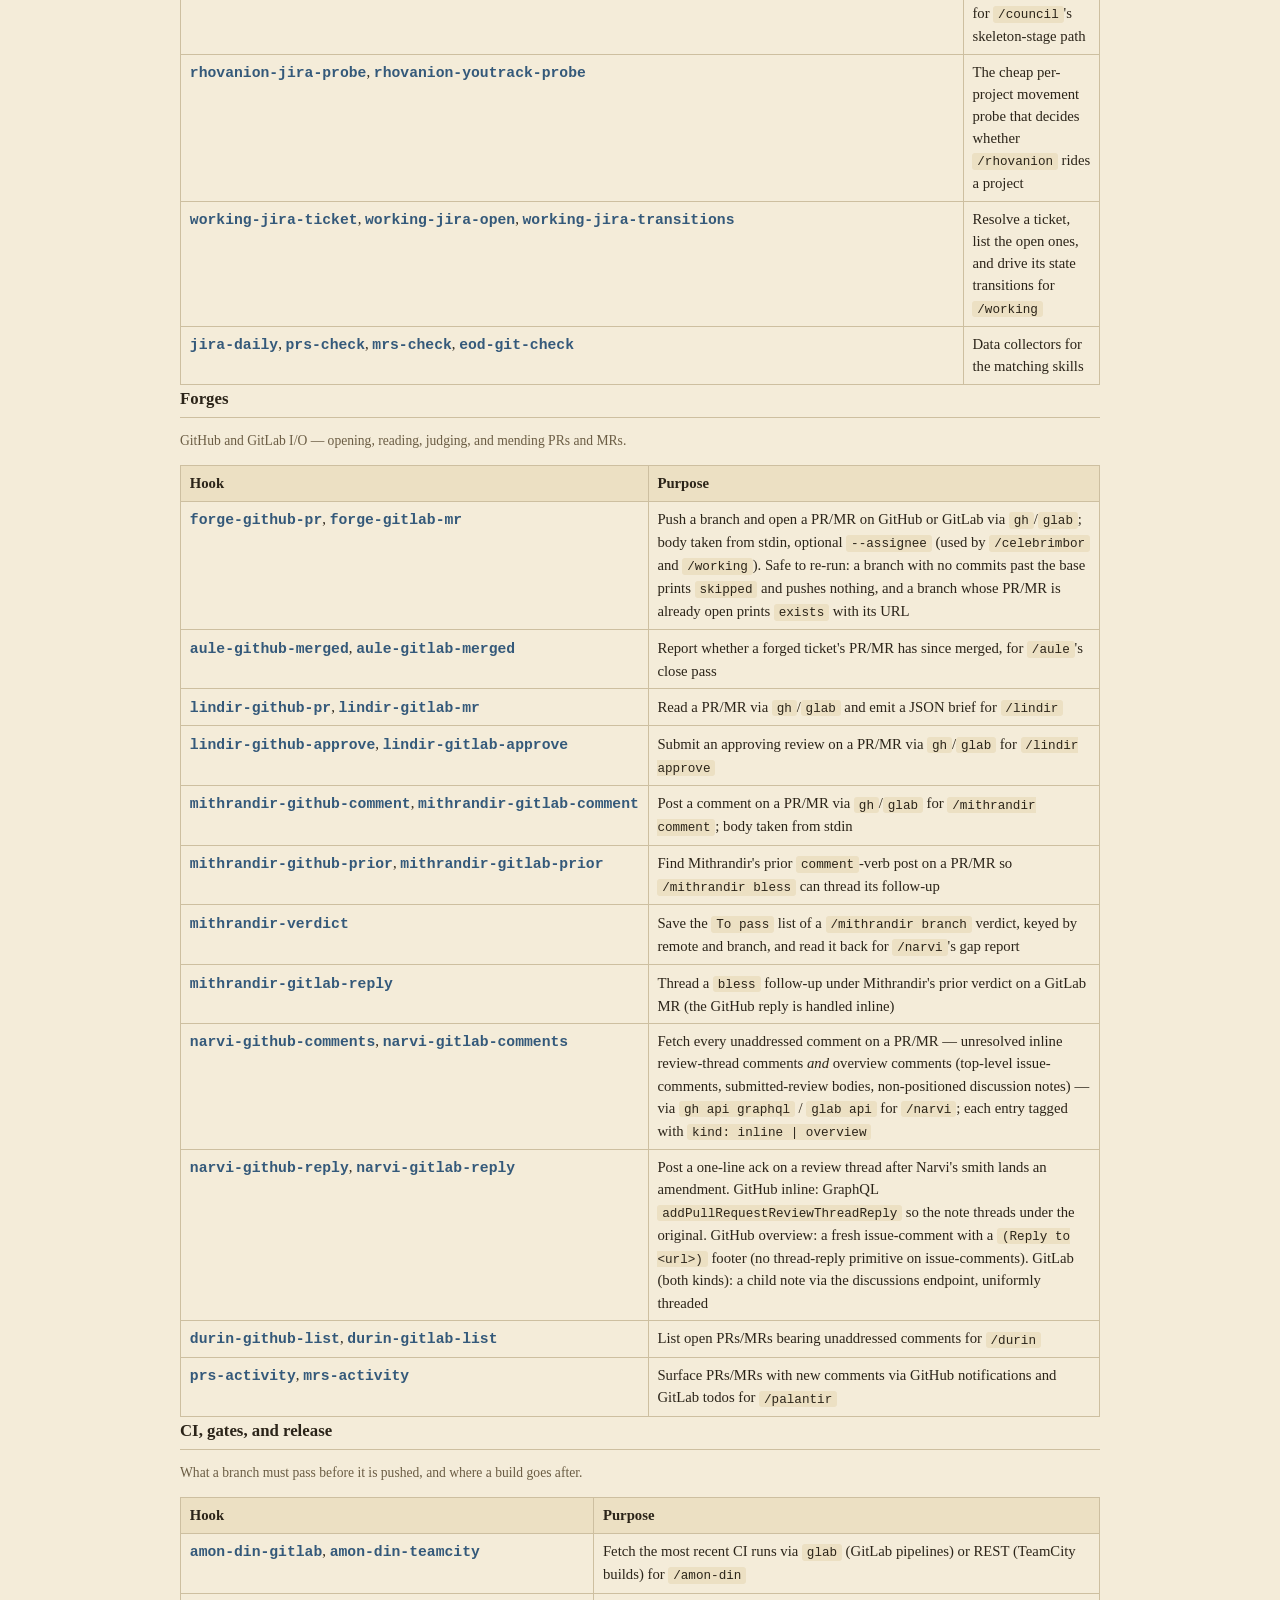
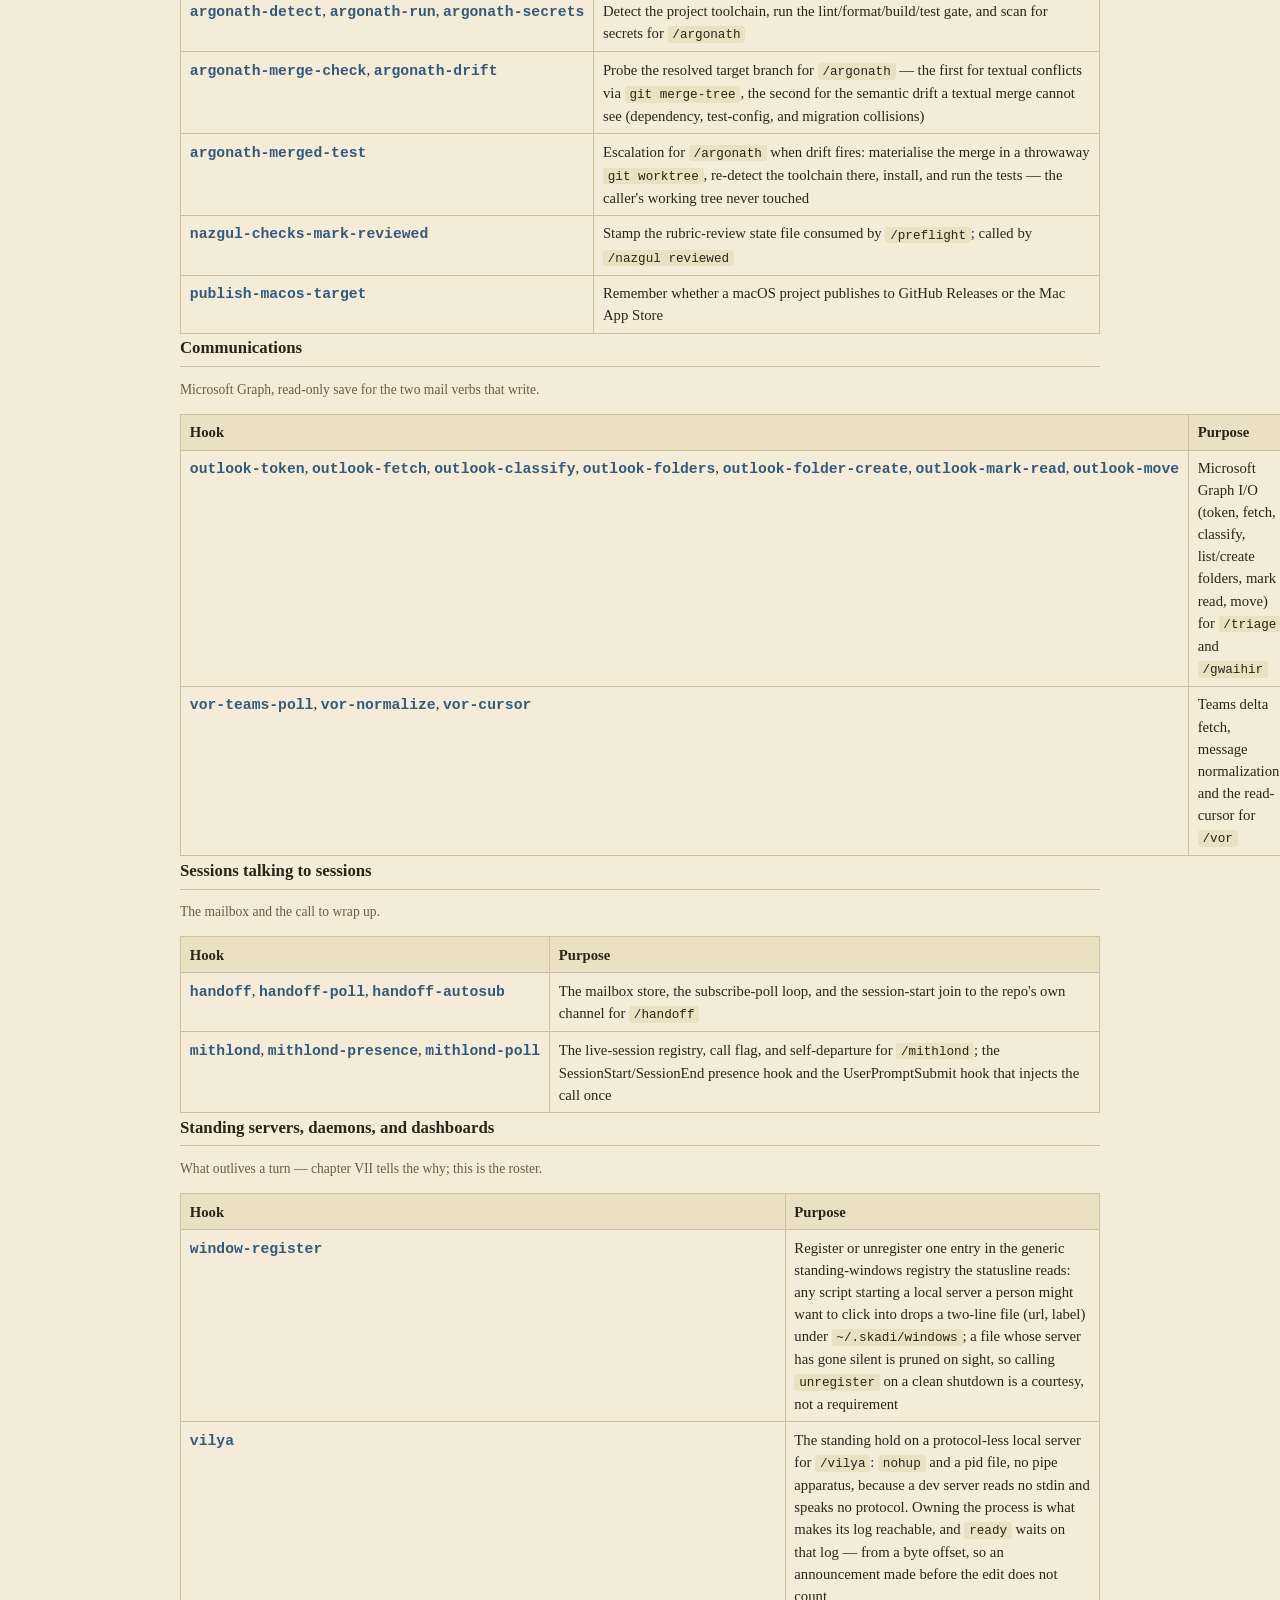
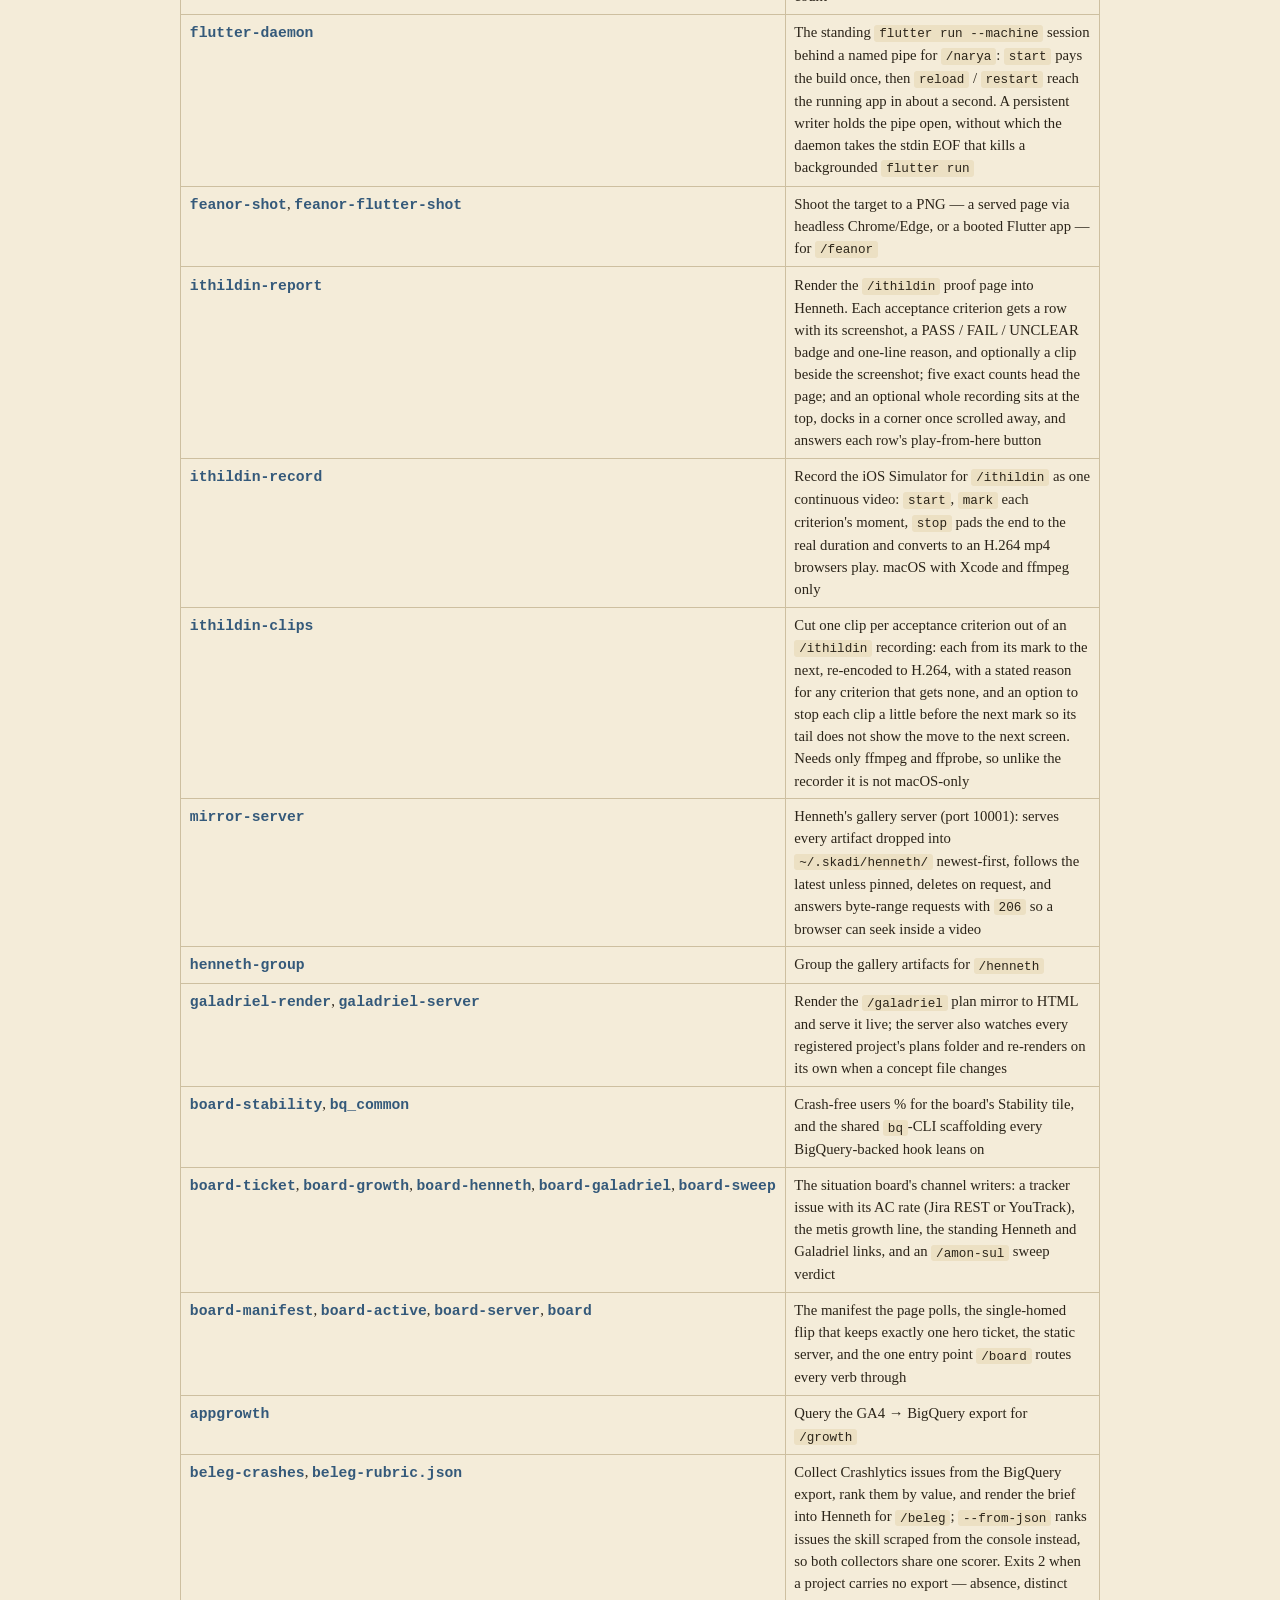
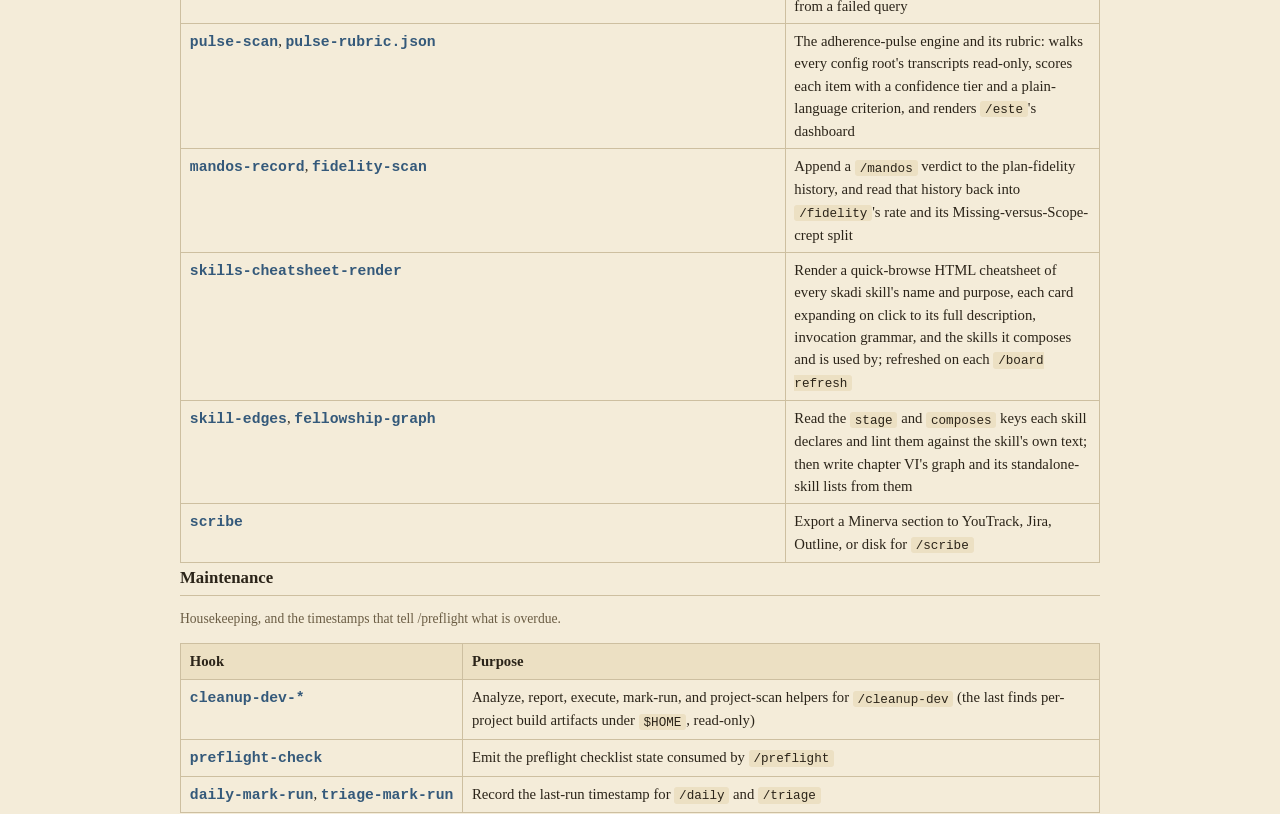
==== commit cb45b7d0: "Save a branch verdict's To pass list for Narvi to read /mithrandir branch posts nothing on the forge" ====
--- a/handbook/hooks.html
+++ b/handbook/hooks.html
@@ -262,6 +262,10 @@
             <td>Find Mithrandir's prior <code>comment</code>-verb post on a PR/MR so <code>/mithrandir bless</code> can thread its follow-up</td>
           </tr>
           <tr>
+            <td><span class="name">mithrandir-verdict</span></td>
+            <td>Save the <code>To pass</code> list of a <code>/mithrandir branch</code> verdict, keyed by remote and branch, and read it back for <code>/narvi</code>'s gap report</td>
+          </tr>
+          <tr>
             <td><span class="name">mithrandir-gitlab-reply</span></td>
             <td>Thread a <code>bless</code> follow-up under Mithrandir's prior verdict on a GitLab MR (the GitHub reply is handled inline)</td>
           </tr>
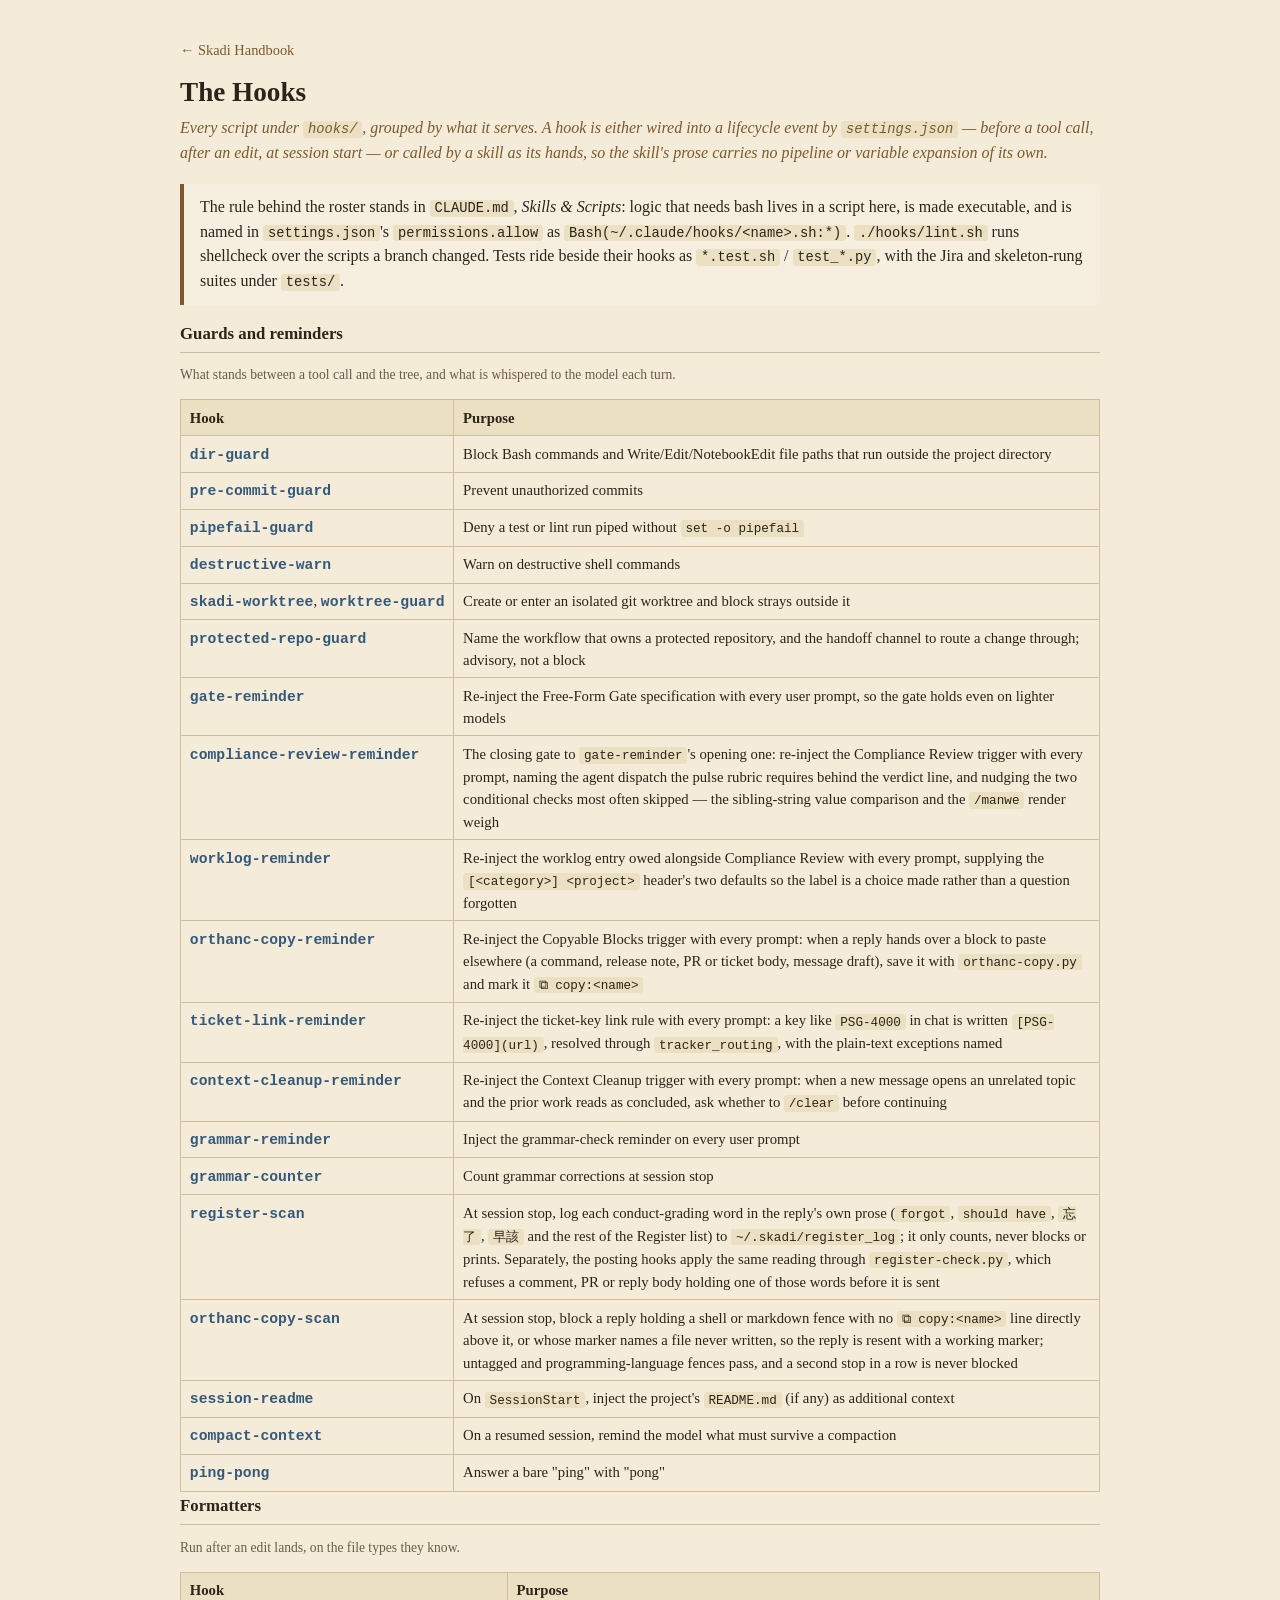
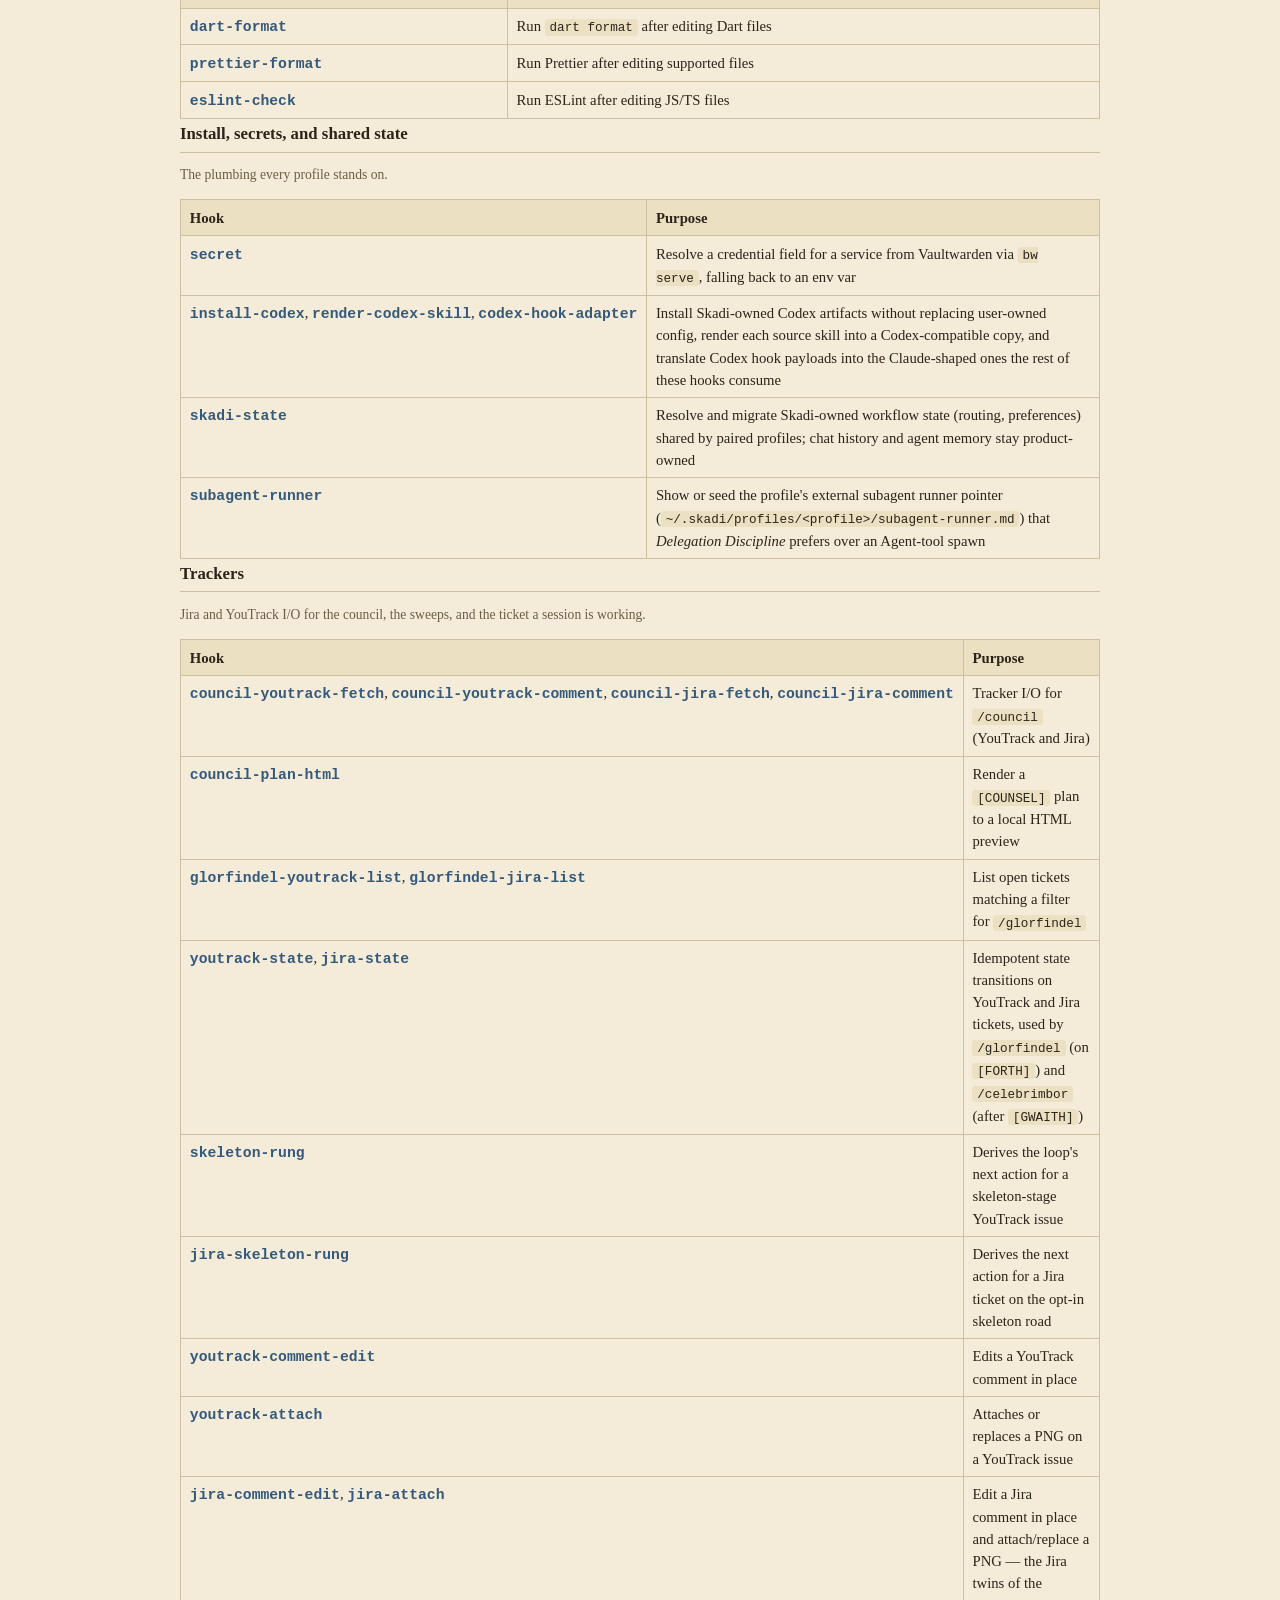
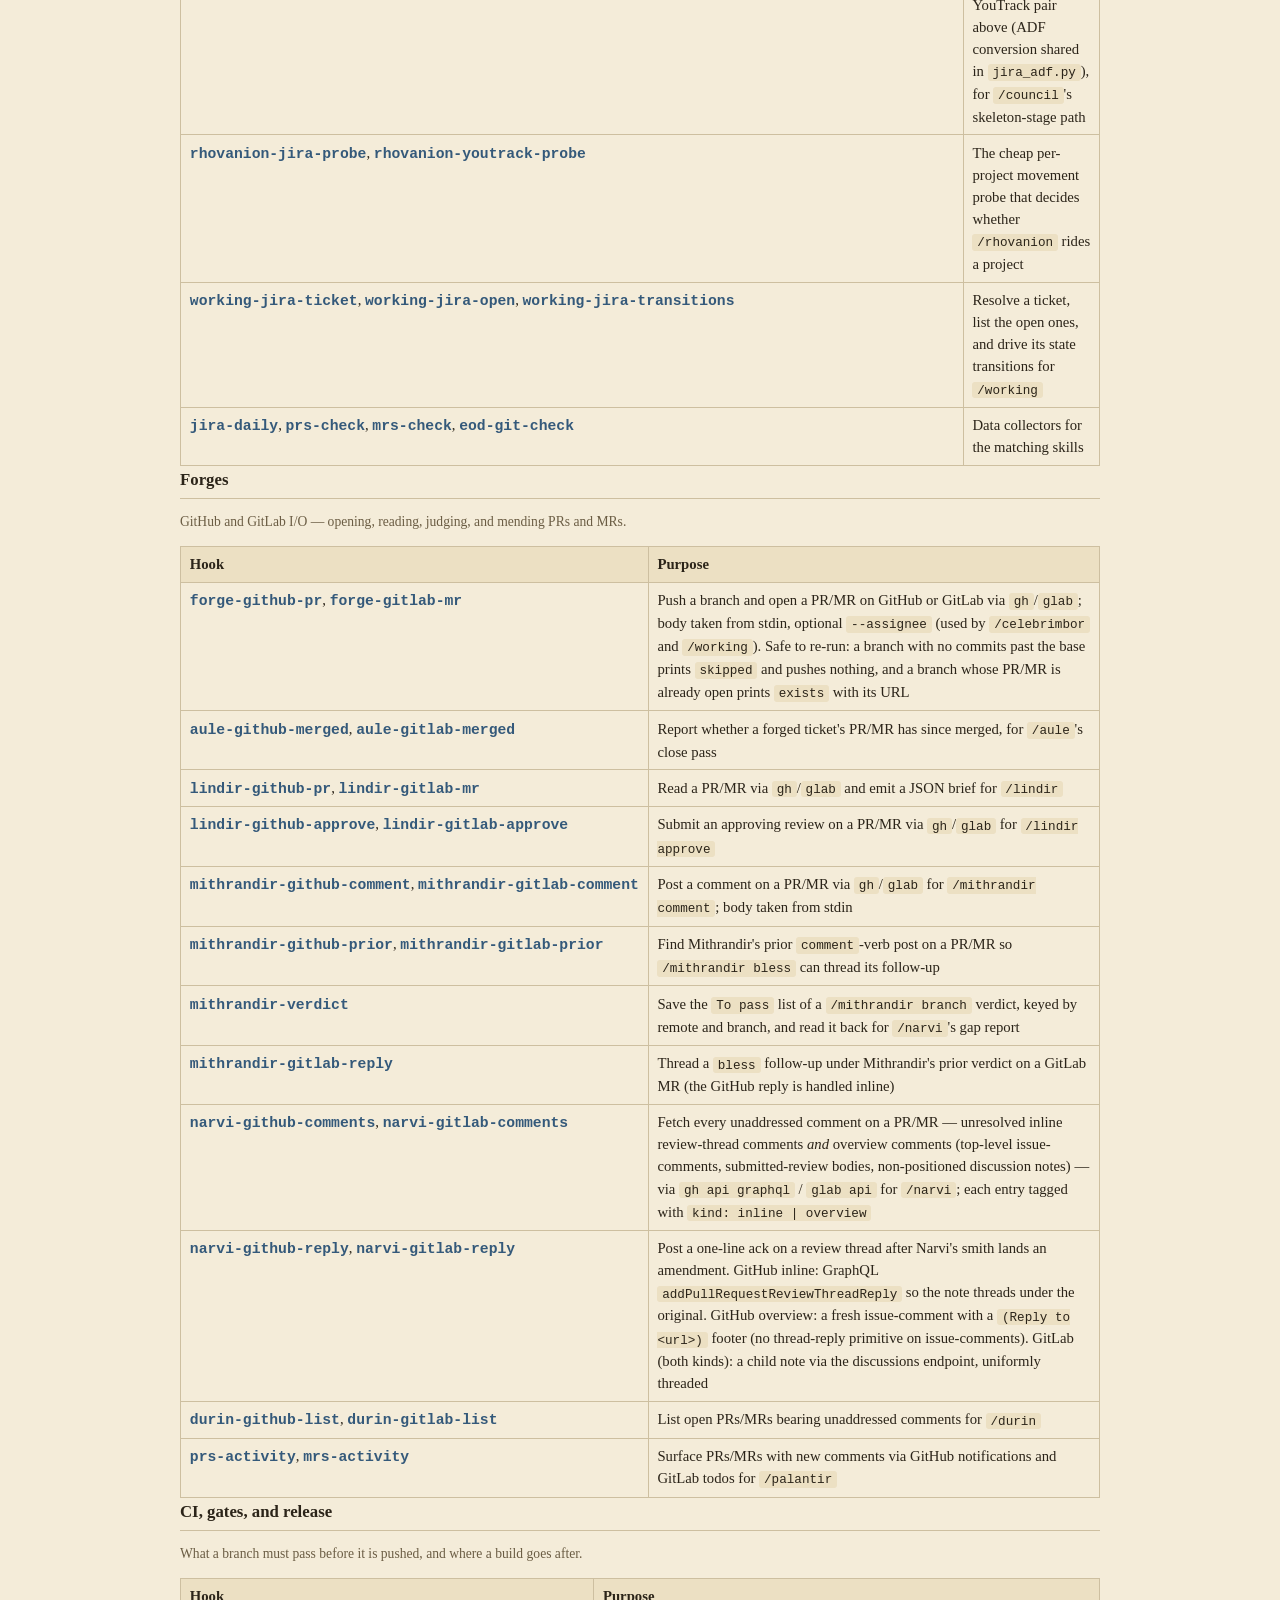
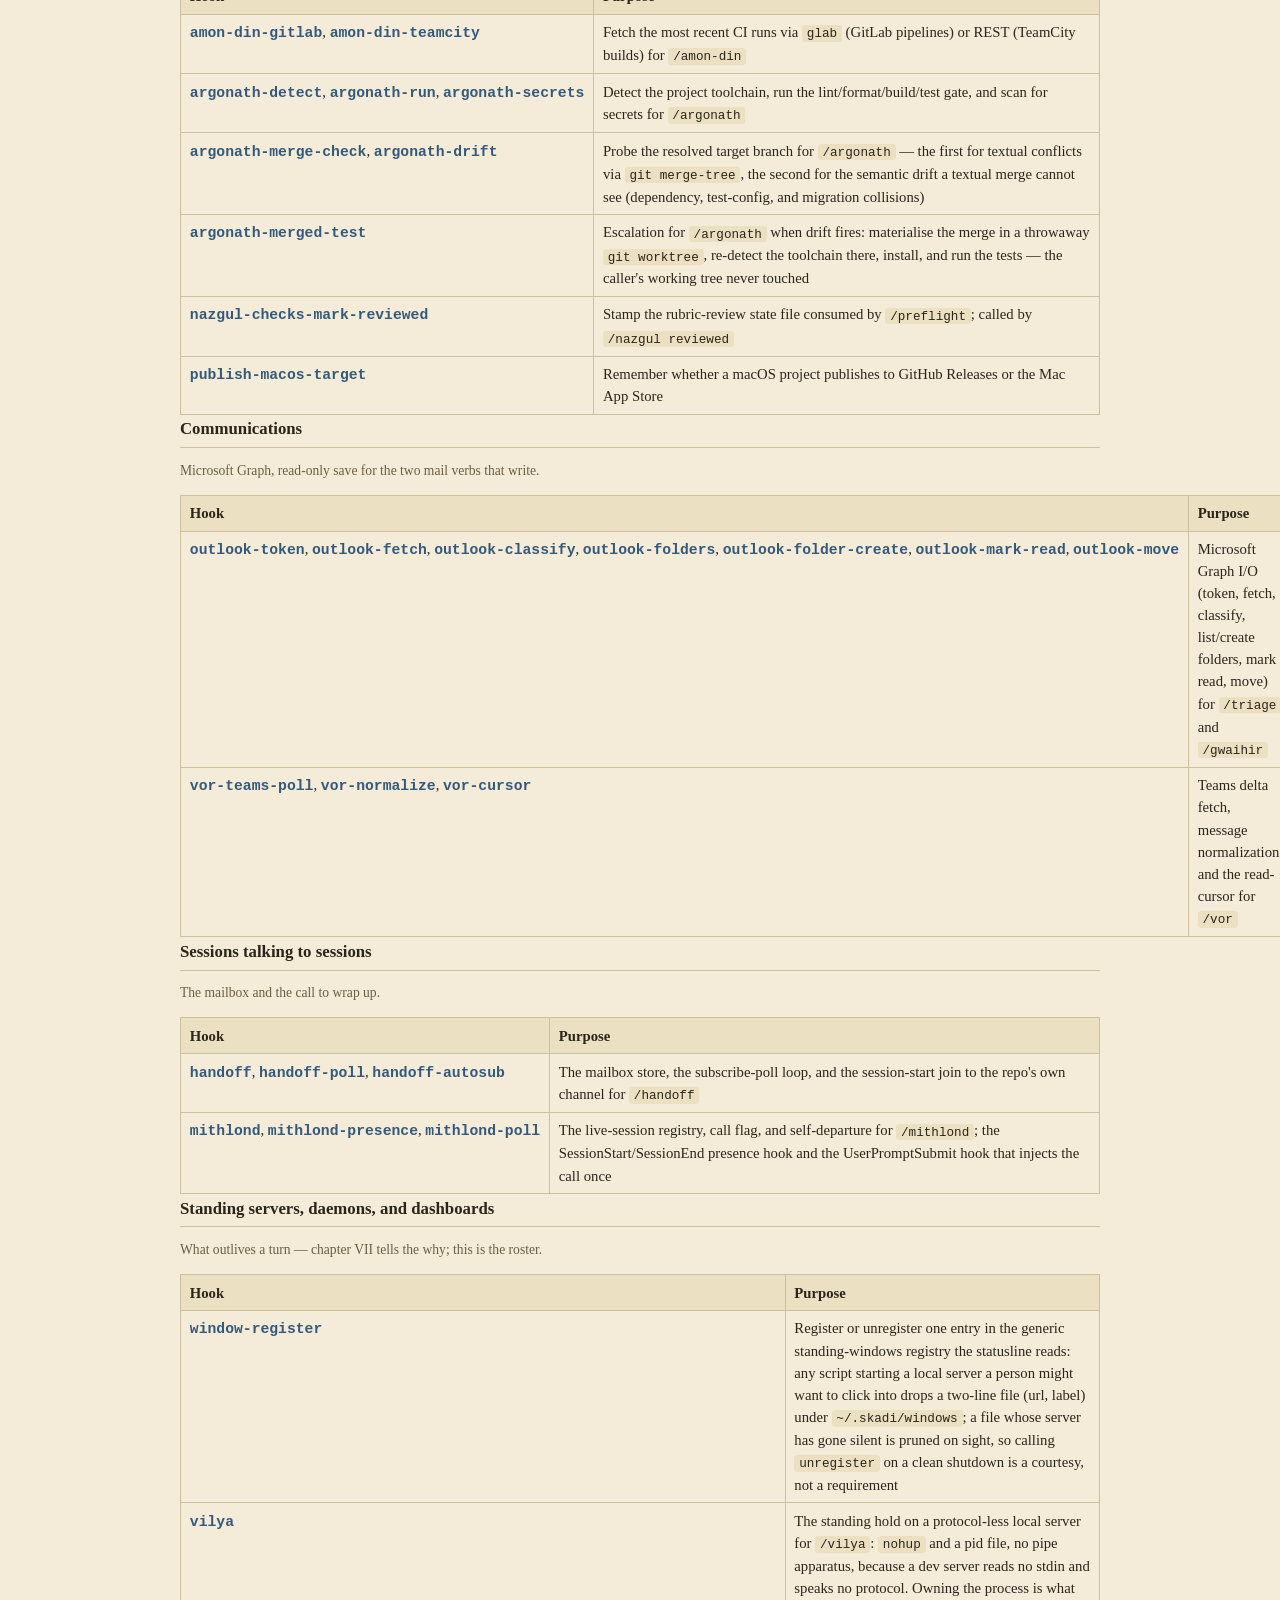
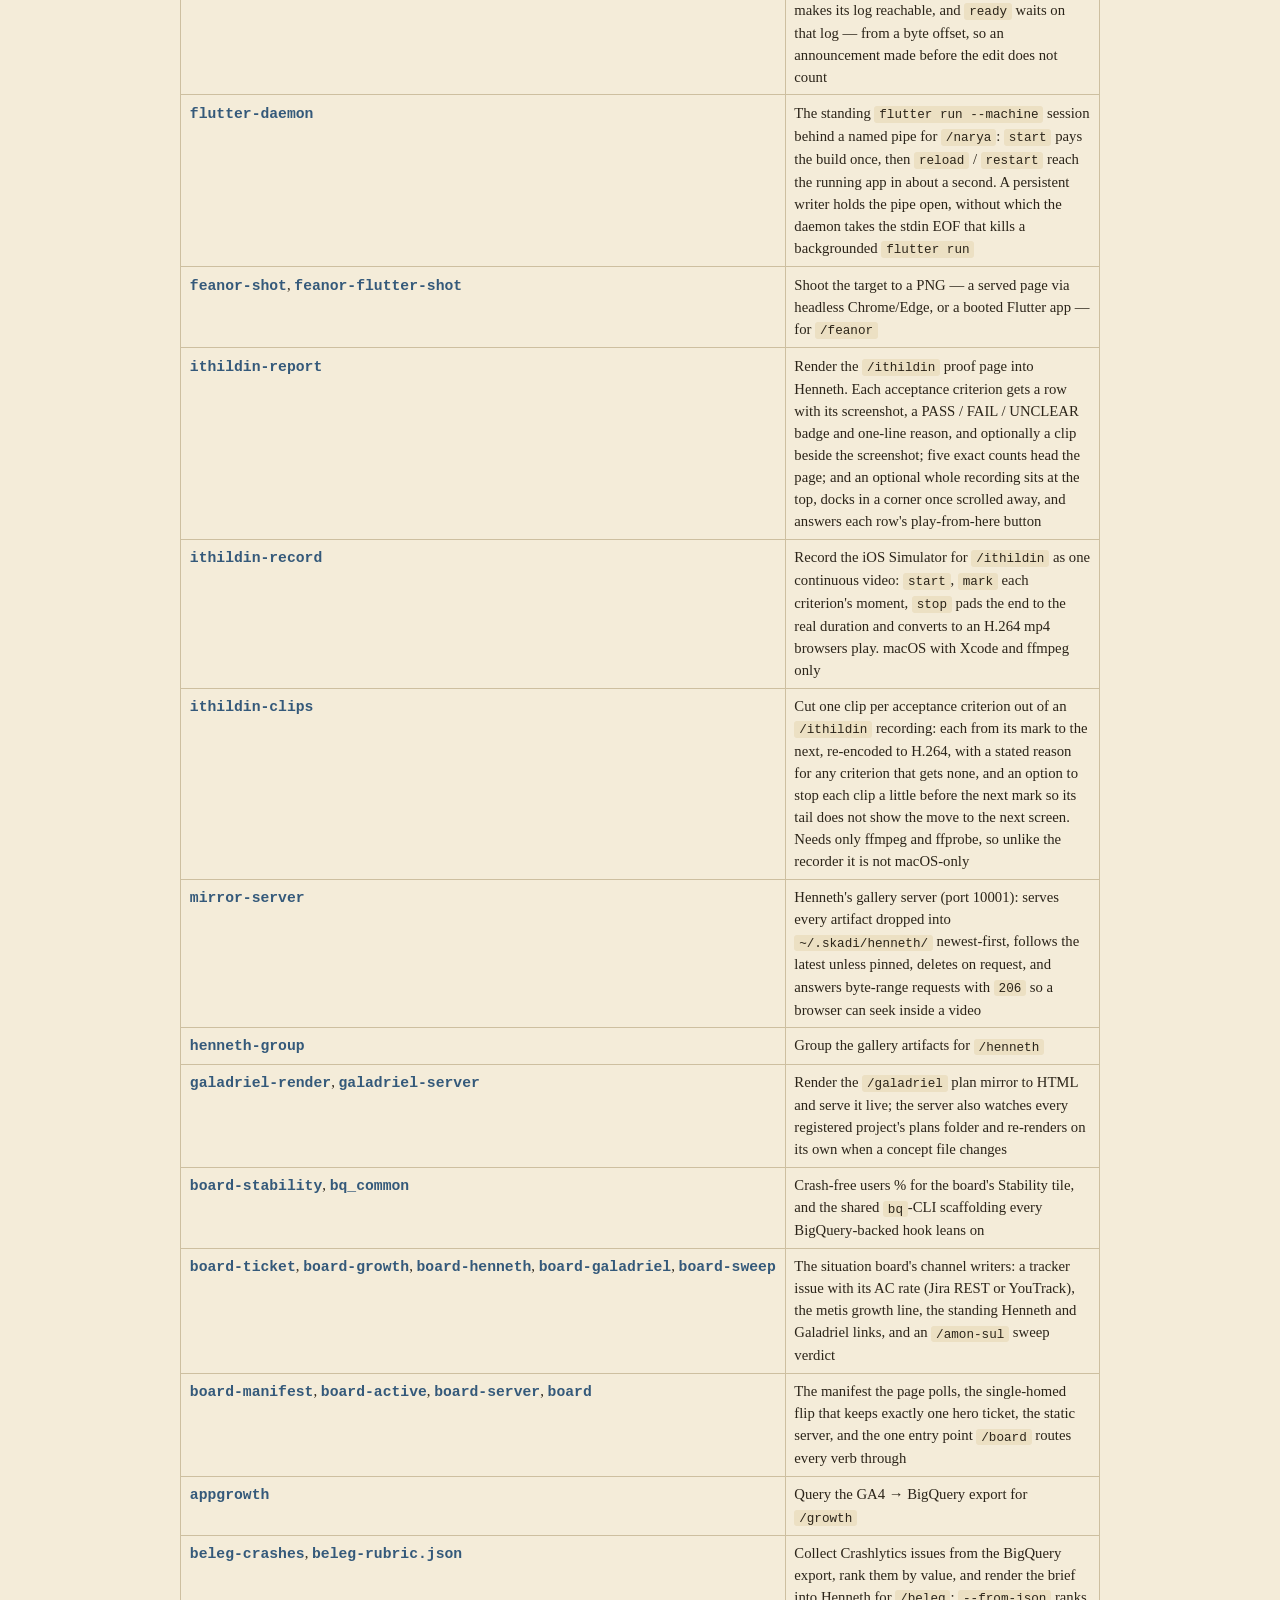
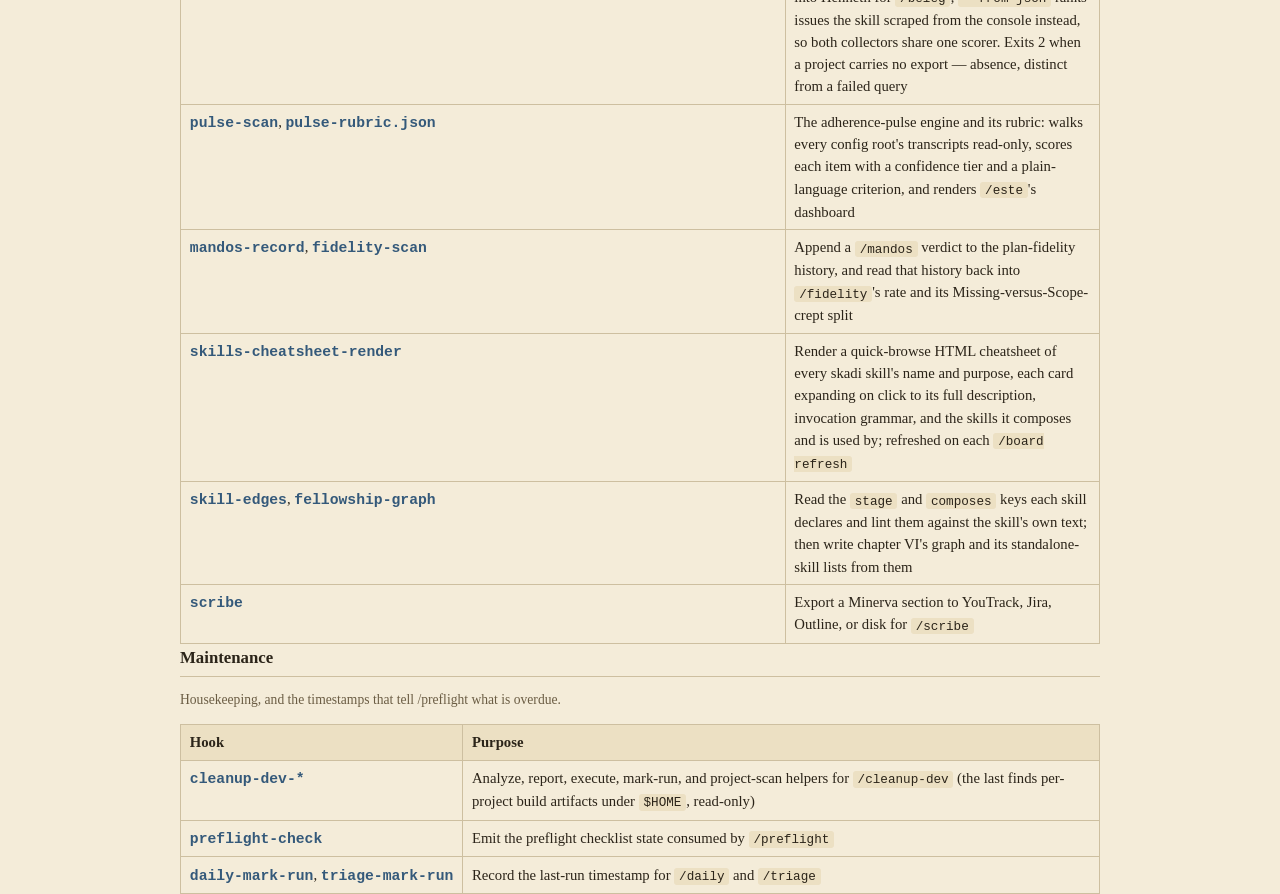
==== commit ee8559c6: "Block replies whose copy marker is missing or dead The per-prompt Orthanc reminder left the marker m" ====
--- a/handbook/hooks.html
+++ b/handbook/hooks.html
@@ -122,6 +122,10 @@
             <td>At session stop, log each conduct-grading word in the reply's own prose (<code>forgot</code>, <code>should have</code>, <code>忘了</code>, <code>早該</code> and the rest of the Register list) to <code>~/.skadi/register_log</code>; it only counts, never blocks or prints. Separately, the posting hooks apply the same reading through <code>register-check.py</code>, which refuses a comment, PR or reply body holding one of those words before it is sent</td>
           </tr>
           <tr>
+            <td><span class="name">orthanc-copy-scan</span></td>
+            <td>At session stop, block a reply holding a shell or markdown fence with no <code>⧉ copy:&lt;name&gt;</code> line directly above it, or whose marker names a file never written, so the reply is resent with a working marker; untagged and programming-language fences pass, and a second stop in a row is never blocked</td>
+          </tr>
+          <tr>
             <td><span class="name">session-readme</span></td>
             <td>On <code>SessionStart</code>, inject the project's <code>README.md</code> (if any) as additional context</td>
           </tr>
